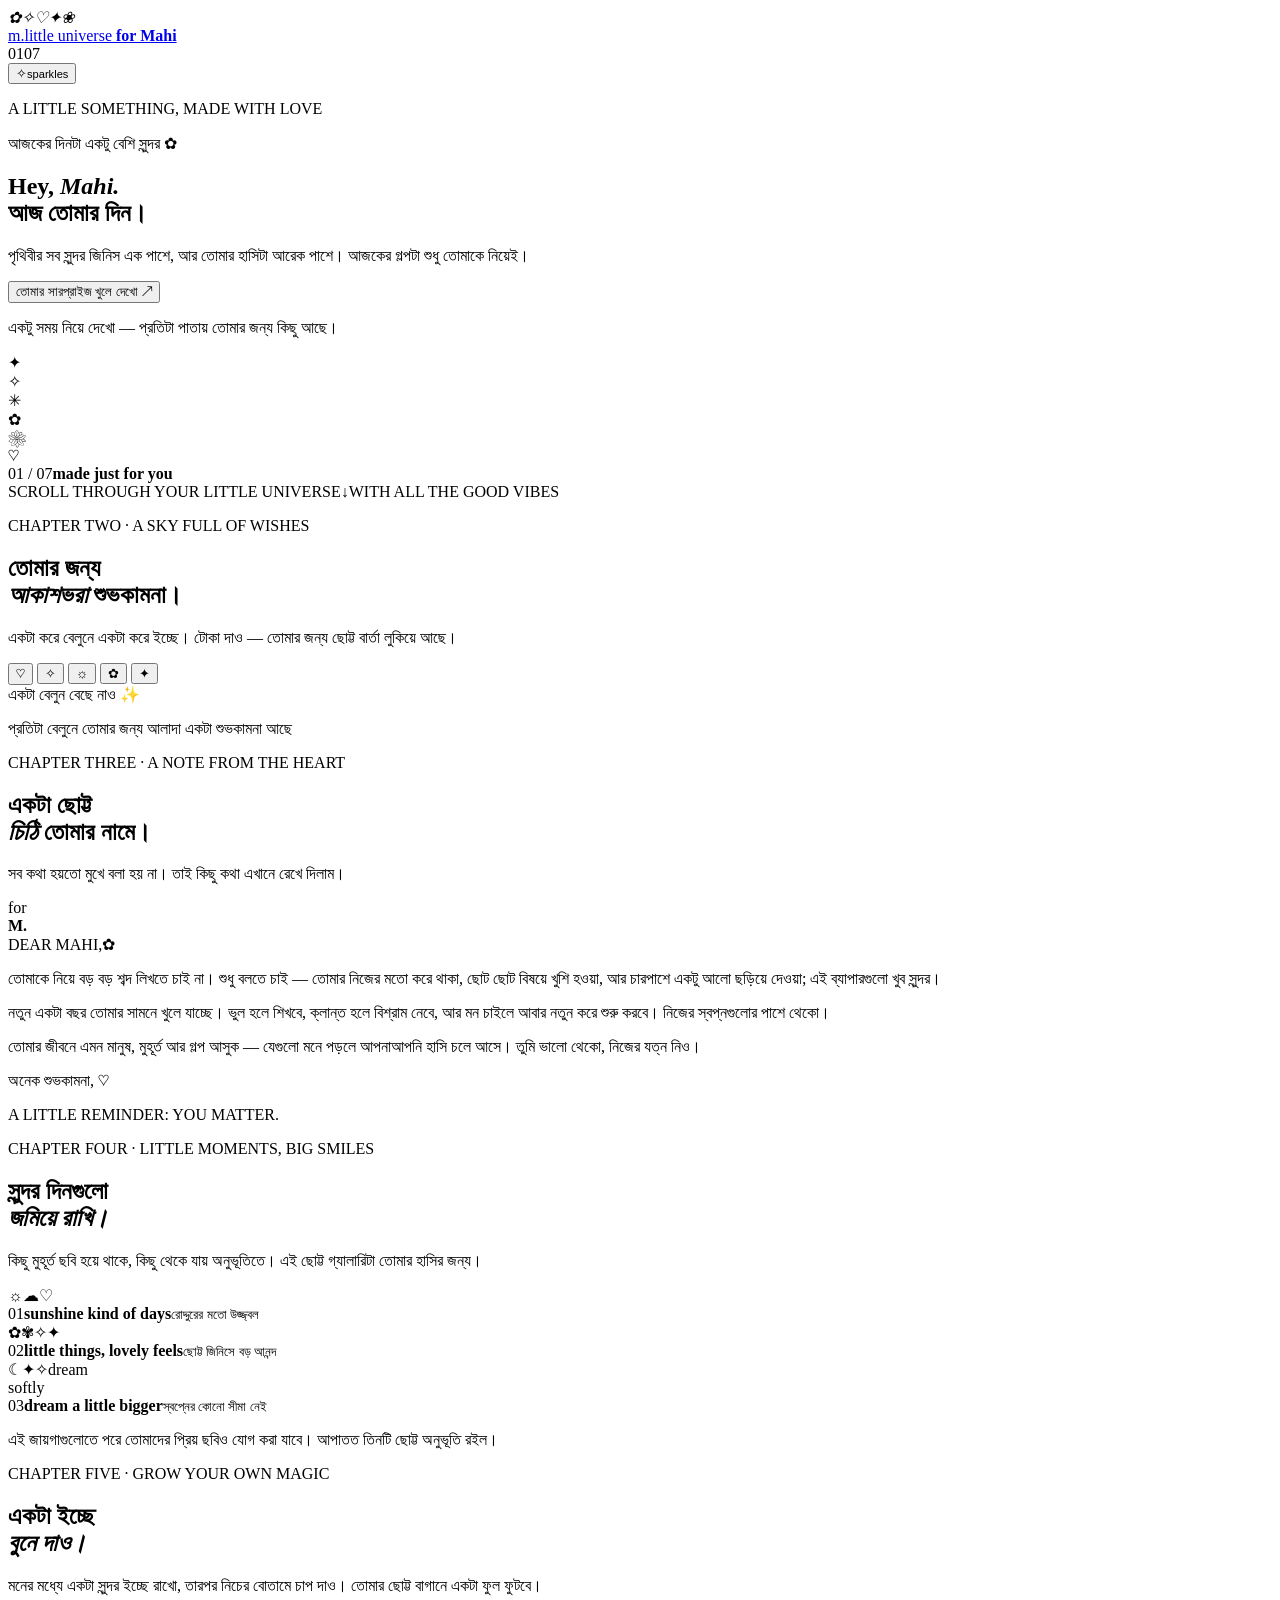
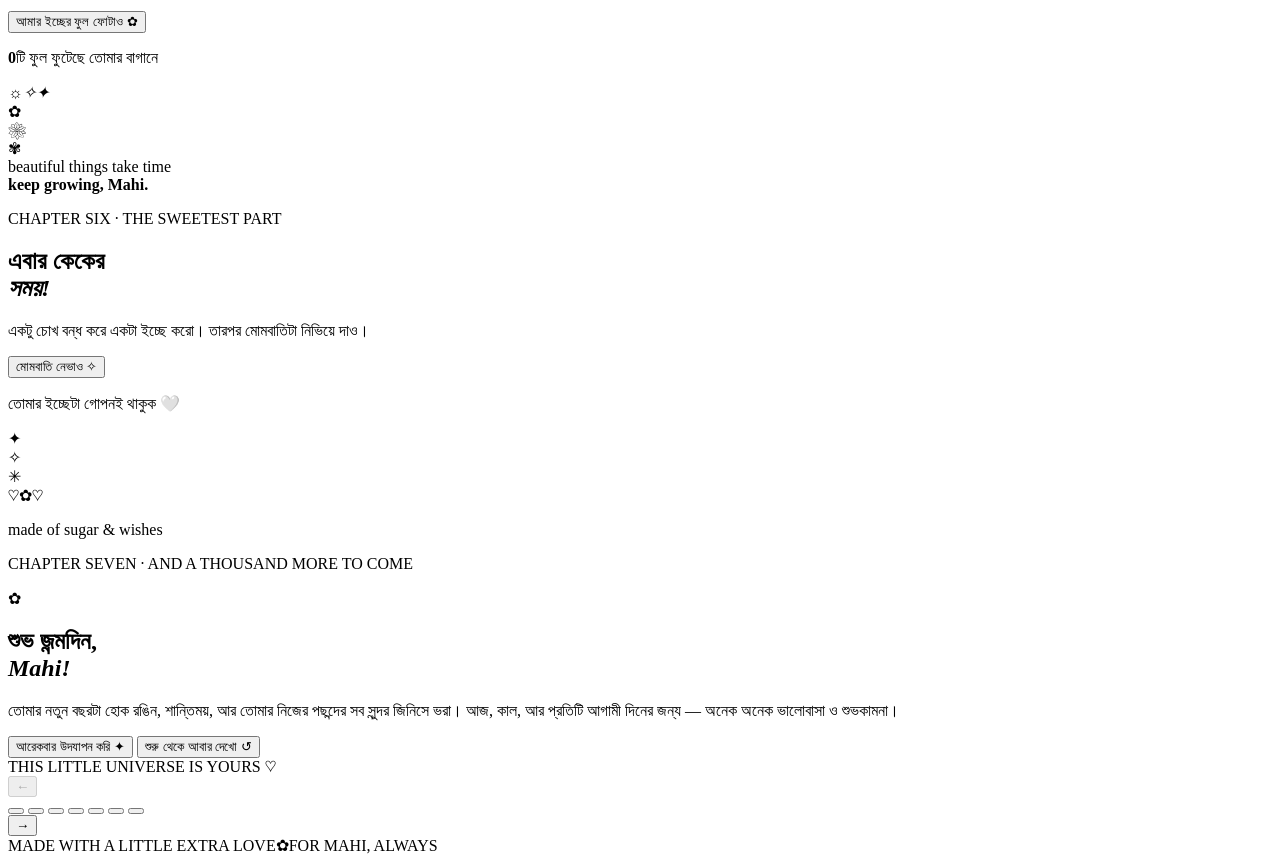
==== index.html @ efcea3c2 "Create birthday experience: index.html" ====
<!doctype html>
<html lang="bn">
<head>
  <meta charset="utf-8">
  <meta name="viewport" content="width=device-width, initial-scale=1">
  <meta name="theme-color" content="#fff4f6">
  <meta name="description" content="একটি ছোট্ট ওয়েব-উপহার, শুধুই Mahi-র জন্য। শুভ জন্মদিন, Mahi!">
  <title>For Mahi ✿ — A Little Birthday Universe</title>
  <link rel="icon" href="assets/favicon.svg" type="image/svg+xml">
  <link rel="preconnect" href="https://fonts.googleapis.com">
  <link rel="preconnect" href="https://fonts.gstatic.com" crossorigin>
  <link href="https://fonts.googleapis.com/css2?family=DM+Sans:wght@400;500;600;700&family=Hind+Siliguri:wght@400;500;600;700&family=Playfair+Display:ital,wght@0,500;0,600;0,700;1,500;1,600&display=swap" rel="stylesheet">
  <link rel="stylesheet" href="assets/style.css">
  <script src="assets/script.js" defer></script>
</head>
<body>
  <div class="grain" aria-hidden="true"></div>
  <div class="floating-petals" aria-hidden="true"><i>✿</i><i>✧</i><i>♡</i><i>✦</i><i>❀</i></div>
  <header class="topbar">
    <a class="brand" href="#welcome" aria-label="For Mahi home"><span class="brand-mark">m.</span><span>little universe <b>for Mahi</b></span></a>
    <div class="chapter-status"><span id="chapter-count">01</span><span class="status-line"></span><span>07</span></div>
    <button class="sound-toggle" id="sparkle-toggle" type="button" aria-label="Toggle sparkle effects" aria-pressed="true"><span>✧</span><small>sparkles</small></button>
  </header>

  <main>
    <section class="chapter active" id="welcome" data-chapter="1" aria-labelledby="welcome-title">
      <div class="hero-layout">
        <div class="hero-copy">
          <p class="eyebrow"><span class="eyebrow-dot"></span> A LITTLE SOMETHING, MADE WITH LOVE</p>
          <p class="date-note">আজকের দিনটা একটু বেশি সুন্দর ✿</p>
          <h1 id="welcome-title">Hey, <em>Mahi.</em><br>আজ তোমার দিন।</h1>
          <p class="hero-lead">পৃথিবীর সব সুন্দর জিনিস এক পাশে, আর তোমার হাসিটা আরেক পাশে। আজকের গল্পটা শুধু তোমাকে নিয়েই।</p>
          <button class="primary-button next-button" type="button" data-next>তোমার সারপ্রাইজ খুলে দেখো <span>↗</span></button>
          <p class="tiny-note">একটু সময় নিয়ে দেখো — প্রতিটা পাতায় তোমার জন্য কিছু আছে।</p>
        </div>
        <div class="hero-art" aria-label="Illustration of a birthday gift, flowers and stars">
          <div class="orbit orbit-one"></div><div class="orbit orbit-two"></div>
          <div class="sun-disc"></div><div class="star star-a">✦</div><div class="star star-b">✧</div><div class="star star-c">✳</div>
          <div class="flower flower-one">✿</div><div class="flower flower-two">❀</div>
          <div class="gift-box"><div class="gift-ribbon"></div><div class="gift-bow">♡</div></div>
          <div class="art-caption"><span>01 / 07</span><b>made just for you</b></div>
        </div>
      </div>
      <div class="hero-bottom"><span>SCROLL THROUGH YOUR LITTLE UNIVERSE</span><span class="scroll-arrow">↓</span><span>WITH ALL THE GOOD VIBES</span></div>
    </section>

    <section class="chapter" id="wishes" data-chapter="2" aria-labelledby="wishes-title">
      <div class="section-shell balloons-shell">
        <div class="section-heading">
          <p class="eyebrow">CHAPTER TWO · A SKY FULL OF WISHES</p>
          <h2 id="wishes-title">তোমার জন্য<br><em>আকাশভরা</em> শুভকামনা।</h2>
          <p>একটা করে বেলুনে একটা করে ইচ্ছে। টোকা দাও — তোমার জন্য ছোট্ট বার্তা লুকিয়ে আছে।</p>
        </div>
        <div class="balloon-stage" id="balloon-stage">
          <button class="balloon balloon-pink" type="button" data-message="তোমার প্রতিটি সকাল শুরু হোক নতুন আশায়।"> <span>♡</span></button>
          <button class="balloon balloon-lilac" type="button" data-message="তোমার স্বপ্নগুলো সাহস করে ছুঁয়ে দেখার মতো বড় হোক।"><span>✧</span></button>
          <button class="balloon balloon-yellow" type="button" data-message="হাসির কারণ যেন কখনো কমে না যায়।"><span>☼</span></button>
          <button class="balloon balloon-blue" type="button" data-message="যেখানেই যাও, ভালোবাসা আর শান্তি তোমার সঙ্গী হোক।"><span>✿</span></button>
          <button class="balloon balloon-coral" type="button" data-message="তুমি যেমন, ঠিক তেমনভাবেই অসাধারণ।"><span>✦</span></button>
          <div class="message-cloud" id="balloon-message" role="status" aria-live="polite">একটা বেলুন বেছে নাও ✨</div>
        </div>
        <p class="hint-line">প্রতিটা বেলুনে তোমার জন্য আলাদা একটা শুভকামনা আছে</p>
      </div>
    </section>

    <section class="chapter" id="letter" data-chapter="3" aria-labelledby="letter-title">
      <div class="section-shell letter-shell">
        <div class="letter-side">
          <p class="eyebrow">CHAPTER THREE · A NOTE FROM THE HEART</p>
          <h2 id="letter-title">একটা ছোট্ট<br><em>চিঠি</em> তোমার নামে।</h2>
          <p>সব কথা হয়তো মুখে বলা হয় না। তাই কিছু কথা এখানে রেখে দিলাম।</p>
          <div class="letter-seal">for<br><b>M.</b></div>
        </div>
        <article class="letter-card">
          <div class="letter-top"><span>DEAR MAHI,</span><span>✿</span></div>
          <p>তোমাকে নিয়ে বড় বড় শব্দ লিখতে চাই না। শুধু বলতে চাই — তোমার নিজের মতো করে থাকা, ছোট ছোট বিষয়ে খুশি হওয়া, আর চারপাশে একটু আলো ছড়িয়ে দেওয়া; এই ব্যাপারগুলো খুব সুন্দর।</p>
          <p>নতুন একটা বছর তোমার সামনে খুলে যাচ্ছে। ভুল হলে শিখবে, ক্লান্ত হলে বিশ্রাম নেবে, আর মন চাইলে আবার নতুন করে শুরু করবে। নিজের স্বপ্নগুলোর পাশে থেকো।</p>
          <p>তোমার জীবনে এমন মানুষ, মুহূর্ত আর গল্প আসুক — যেগুলো মনে পড়লে আপনাআপনি হাসি চলে আসে। তুমি ভালো থেকো, নিজের যত্ন নিও।</p>
          <p class="letter-sign">অনেক শুভকামনা, <span>♡</span></p>
          <div class="letter-footer">A LITTLE REMINDER: YOU MATTER.</div>
        </article>
      </div>
    </section>

    <section class="chapter" id="memories" data-chapter="4" aria-labelledby="memories-title">
      <div class="section-shell memories-shell">
        <div class="section-heading centered">
          <p class="eyebrow">CHAPTER FOUR · LITTLE MOMENTS, BIG SMILES</p>
          <h2 id="memories-title">সুন্দর দিনগুলো<br><em>জমিয়ে রাখি।</em></h2>
          <p>কিছু মুহূর্ত ছবি হয়ে থাকে, কিছু থেকে যায় অনুভূতিতে। এই ছোট্ট গ্যালারিটা তোমার হাসির জন্য।</p>
        </div>
        <div class="memory-grid">
          <article class="memory-card memory-one"><div class="memory-visual"><span class="sun-shape">☼</span><span class="cloud-shape">☁</span><span class="hill h1"></span><span class="hill h2"></span><span class="tiny-heart">♡</span></div><div class="memory-caption"><span>01</span><b>sunshine kind of days</b><small>রোদ্দুরের মতো উজ্জ্বল</small></div></article>
          <article class="memory-card memory-two"><div class="memory-visual"><span class="big-flower">✿</span><span class="little-flower">✾</span><span class="sparkle s1">✧</span><span class="sparkle s2">✦</span></div><div class="memory-caption"><span>02</span><b>little things, lovely feels</b><small>ছোট্ট জিনিসে বড় আনন্দ</small></div></article>
          <article class="memory-card memory-three"><div class="memory-visual"><span class="moon">☾</span><span class="moon-star">✦</span><span class="moon-star two">✧</span><span class="night-note">dream<br>softly</span></div><div class="memory-caption"><span>03</span><b>dream a little bigger</b><small>স্বপ্নের কোনো সীমা নেই</small></div></article>
        </div>
        <p class="gallery-note">এই জায়গাগুলোতে পরে তোমাদের প্রিয় ছবিও যোগ করা যাবে। আপাতত তিনটি ছোট্ট অনুভূতি রইল।</p>
      </div>
    </section>

    <section class="chapter" id="garden" data-chapter="5" aria-labelledby="garden-title">
      <div class="section-shell garden-shell">
        <div class="garden-copy">
          <p class="eyebrow">CHAPTER FIVE · GROW YOUR OWN MAGIC</p>
          <h2 id="garden-title">একটা ইচ্ছে<br><em>বুনে দাও।</em></h2>
          <p>মনের মধ্যে একটা সুন্দর ইচ্ছে রাখো, তারপর নিচের বোতামে চাপ দাও। তোমার ছোট্ট বাগানে একটা ফুল ফুটবে।</p>
          <button class="primary-button" id="plant-button" type="button">আমার ইচ্ছের ফুল ফোটাও <span>✿</span></button>
          <p class="garden-counter"><b id="flower-count">0</b>টি ফুল ফুটেছে তোমার বাগানে</p>
        </div>
        <div class="garden-scene" id="garden-scene" aria-label="A garden where flowers appear when you plant wishes">
          <div class="garden-sky"><span>☼</span><i>✧</i><i>✦</i></div>
          <div class="garden-hill"></div><div class="garden-ground"></div>
          <div class="seed-flower flower-fixed f-a">✿</div><div class="seed-flower flower-fixed f-b">❀</div><div class="seed-flower flower-fixed f-c">✾</div>
          <div class="garden-message">beautiful things take time<br><b>keep growing, Mahi.</b></div>
        </div>
      </div>
    </section>

    <section class="chapter" id="cake" data-chapter="6" aria-labelledby="cake-title">
      <div class="section-shell cake-shell">
        <div class="section-heading">
          <p class="eyebrow">CHAPTER SIX · THE SWEETEST PART</p>
          <h2 id="cake-title">এবার কেকের<br><em>সময়!</em></h2>
          <p>একটু চোখ বন্ধ করে একটা ইচ্ছে করো। তারপর মোমবাতিটা নিভিয়ে দাও।</p>
          <button class="primary-button" id="blow-button" type="button">মোমবাতি নেভাও <span>✧</span></button>
          <p class="cake-feedback" id="cake-feedback" role="status">তোমার ইচ্ছেটা গোপনই থাকুক 🤍</p>
        </div>
        <div class="cake-scene">
          <div class="cake-sparkle sp-one">✦</div><div class="cake-sparkle sp-two">✧</div><div class="cake-sparkle sp-three">✳</div>
          <div class="candle"><div class="flame" id="flame"></div><div class="wick"></div></div>
          <div class="cake-top"></div><div class="cake-middle"><span>♡</span><span>✿</span><span>♡</span></div><div class="cake-bottom"></div>
          <div class="cake-plate"></div>
          <p class="cake-label">made of sugar &amp; wishes</p>
        </div>
      </div>
    </section>

    <section class="chapter finale" id="finale" data-chapter="7" aria-labelledby="finale-title">
      <div class="finale-stars" aria-hidden="true"></div>
      <div class="finale-content">
        <p class="eyebrow">CHAPTER SEVEN · AND A THOUSAND MORE TO COME</p>
        <div class="finale-flower">✿</div>
        <h2 id="finale-title">শুভ জন্মদিন,<br><em>Mahi!</em></h2>
        <p>তোমার নতুন বছরটা হোক রঙিন, শান্তিময়, আর তোমার নিজের পছন্দের সব সুন্দর জিনিসে ভরা। আজ, কাল, আর প্রতিটি আগামী দিনের জন্য — অনেক অনেক ভালোবাসা ও শুভকামনা।</p>
        <button class="final-button" id="fireworks-button" type="button">আরেকবার উদযাপন করি <span>✦</span></button>
        <button class="text-button" id="restart-button" type="button">শুরু থেকে আবার দেখো ↺</button>
        <div class="final-sign">THIS LITTLE UNIVERSE IS YOURS <span>♡</span></div>
      </div>
      <div id="confetti-layer" class="confetti-layer" aria-hidden="true"></div>
    </section>
  </main>

  <nav class="chapter-nav" aria-label="Birthday chapters">
    <button class="nav-arrow" id="prev-button" type="button" aria-label="Previous chapter" disabled>←</button>
    <div class="chapter-dots">
      <button class="chapter-dot current" data-go="1" aria-label="Go to chapter 1"></button>
      <button class="chapter-dot" data-go="2" aria-label="Go to chapter 2"></button>
      <button class="chapter-dot" data-go="3" aria-label="Go to chapter 3"></button>
      <button class="chapter-dot" data-go="4" aria-label="Go to chapter 4"></button>
      <button class="chapter-dot" data-go="5" aria-label="Go to chapter 5"></button>
      <button class="chapter-dot" data-go="6" aria-label="Go to chapter 6"></button>
      <button class="chapter-dot" data-go="7" aria-label="Go to chapter 7"></button>
    </div>
    <button class="nav-arrow" id="next-button" type="button" aria-label="Next chapter">→</button>
  </nav>
  <footer class="site-footer"><span>MADE WITH A LITTLE EXTRA LOVE</span><span>✿</span><span>FOR MAHI, ALWAYS</span></footer>
  <noscript><p class="noscript">এই ছোট্ট অভিজ্ঞতাটি উপভোগ করতে JavaScript চালু রাখো।</p></noscript>
</body>
</html>
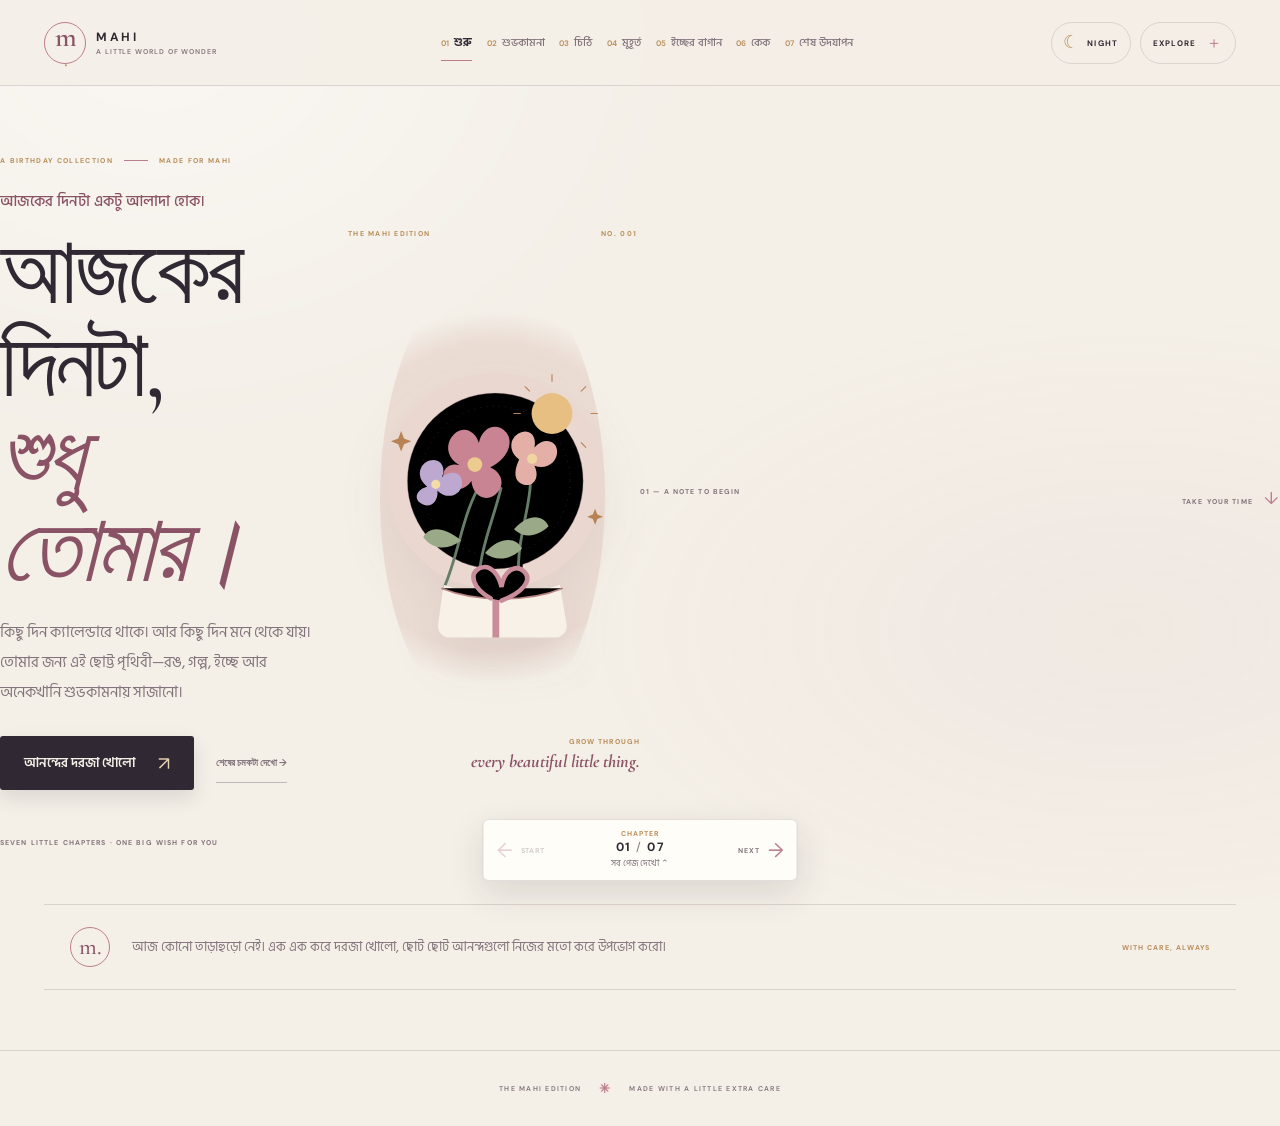
==== commit 3f735c5a: "Build The Mahi Edition: premium seven-page birthday experience" ====
--- a/index.html
+++ b/index.html
@@ -1,169 +1,7 @@
 <!doctype html>
-<html lang="bn">
-<head>
-  <meta charset="utf-8">
-  <meta name="viewport" content="width=device-width, initial-scale=1">
-  <meta name="theme-color" content="#fff4f6">
-  <meta name="description" content="একটি ছোট্ট ওয়েব-উপহার, শুধুই Mahi-র জন্য। শুভ জন্মদিন, Mahi!">
-  <title>For Mahi ✿ — A Little Birthday Universe</title>
-  <link rel="icon" href="assets/favicon.svg" type="image/svg+xml">
-  <link rel="preconnect" href="https://fonts.googleapis.com">
-  <link rel="preconnect" href="https://fonts.gstatic.com" crossorigin>
-  <link href="https://fonts.googleapis.com/css2?family=DM+Sans:wght@400;500;600;700&family=Hind+Siliguri:wght@400;500;600;700&family=Playfair+Display:ital,wght@0,500;0,600;0,700;1,500;1,600&display=swap" rel="stylesheet">
-  <link rel="stylesheet" href="assets/style.css">
-  <script src="assets/script.js" defer></script>
-</head>
-<body>
-  <div class="grain" aria-hidden="true"></div>
-  <div class="floating-petals" aria-hidden="true"><i>✿</i><i>✧</i><i>♡</i><i>✦</i><i>❀</i></div>
-  <header class="topbar">
-    <a class="brand" href="#welcome" aria-label="For Mahi home"><span class="brand-mark">m.</span><span>little universe <b>for Mahi</b></span></a>
-    <div class="chapter-status"><span id="chapter-count">01</span><span class="status-line"></span><span>07</span></div>
-    <button class="sound-toggle" id="sparkle-toggle" type="button" aria-label="Toggle sparkle effects" aria-pressed="true"><span>✧</span><small>sparkles</small></button>
-  </header>
-
-  <main>
-    <section class="chapter active" id="welcome" data-chapter="1" aria-labelledby="welcome-title">
-      <div class="hero-layout">
-        <div class="hero-copy">
-          <p class="eyebrow"><span class="eyebrow-dot"></span> A LITTLE SOMETHING, MADE WITH LOVE</p>
-          <p class="date-note">আজকের দিনটা একটু বেশি সুন্দর ✿</p>
-          <h1 id="welcome-title">Hey, <em>Mahi.</em><br>আজ তোমার দিন।</h1>
-          <p class="hero-lead">পৃথিবীর সব সুন্দর জিনিস এক পাশে, আর তোমার হাসিটা আরেক পাশে। আজকের গল্পটা শুধু তোমাকে নিয়েই।</p>
-          <button class="primary-button next-button" type="button" data-next>তোমার সারপ্রাইজ খুলে দেখো <span>↗</span></button>
-          <p class="tiny-note">একটু সময় নিয়ে দেখো — প্রতিটা পাতায় তোমার জন্য কিছু আছে।</p>
-        </div>
-        <div class="hero-art" aria-label="Illustration of a birthday gift, flowers and stars">
-          <div class="orbit orbit-one"></div><div class="orbit orbit-two"></div>
-          <div class="sun-disc"></div><div class="star star-a">✦</div><div class="star star-b">✧</div><div class="star star-c">✳</div>
-          <div class="flower flower-one">✿</div><div class="flower flower-two">❀</div>
-          <div class="gift-box"><div class="gift-ribbon"></div><div class="gift-bow">♡</div></div>
-          <div class="art-caption"><span>01 / 07</span><b>made just for you</b></div>
-        </div>
-      </div>
-      <div class="hero-bottom"><span>SCROLL THROUGH YOUR LITTLE UNIVERSE</span><span class="scroll-arrow">↓</span><span>WITH ALL THE GOOD VIBES</span></div>
-    </section>
-
-    <section class="chapter" id="wishes" data-chapter="2" aria-labelledby="wishes-title">
-      <div class="section-shell balloons-shell">
-        <div class="section-heading">
-          <p class="eyebrow">CHAPTER TWO · A SKY FULL OF WISHES</p>
-          <h2 id="wishes-title">তোমার জন্য<br><em>আকাশভরা</em> শুভকামনা।</h2>
-          <p>একটা করে বেলুনে একটা করে ইচ্ছে। টোকা দাও — তোমার জন্য ছোট্ট বার্তা লুকিয়ে আছে।</p>
-        </div>
-        <div class="balloon-stage" id="balloon-stage">
-          <button class="balloon balloon-pink" type="button" data-message="তোমার প্রতিটি সকাল শুরু হোক নতুন আশায়।"> <span>♡</span></button>
-          <button class="balloon balloon-lilac" type="button" data-message="তোমার স্বপ্নগুলো সাহস করে ছুঁয়ে দেখার মতো বড় হোক।"><span>✧</span></button>
-          <button class="balloon balloon-yellow" type="button" data-message="হাসির কারণ যেন কখনো কমে না যায়।"><span>☼</span></button>
-          <button class="balloon balloon-blue" type="button" data-message="যেখানেই যাও, ভালোবাসা আর শান্তি তোমার সঙ্গী হোক।"><span>✿</span></button>
-          <button class="balloon balloon-coral" type="button" data-message="তুমি যেমন, ঠিক তেমনভাবেই অসাধারণ।"><span>✦</span></button>
-          <div class="message-cloud" id="balloon-message" role="status" aria-live="polite">একটা বেলুন বেছে নাও ✨</div>
-        </div>
-        <p class="hint-line">প্রতিটা বেলুনে তোমার জন্য আলাদা একটা শুভকামনা আছে</p>
-      </div>
-    </section>
-
-    <section class="chapter" id="letter" data-chapter="3" aria-labelledby="letter-title">
-      <div class="section-shell letter-shell">
-        <div class="letter-side">
-          <p class="eyebrow">CHAPTER THREE · A NOTE FROM THE HEART</p>
-          <h2 id="letter-title">একটা ছোট্ট<br><em>চিঠি</em> তোমার নামে।</h2>
-          <p>সব কথা হয়তো মুখে বলা হয় না। তাই কিছু কথা এখানে রেখে দিলাম।</p>
-          <div class="letter-seal">for<br><b>M.</b></div>
-        </div>
-        <article class="letter-card">
-          <div class="letter-top"><span>DEAR MAHI,</span><span>✿</span></div>
-          <p>তোমাকে নিয়ে বড় বড় শব্দ লিখতে চাই না। শুধু বলতে চাই — তোমার নিজের মতো করে থাকা, ছোট ছোট বিষয়ে খুশি হওয়া, আর চারপাশে একটু আলো ছড়িয়ে দেওয়া; এই ব্যাপারগুলো খুব সুন্দর।</p>
-          <p>নতুন একটা বছর তোমার সামনে খুলে যাচ্ছে। ভুল হলে শিখবে, ক্লান্ত হলে বিশ্রাম নেবে, আর মন চাইলে আবার নতুন করে শুরু করবে। নিজের স্বপ্নগুলোর পাশে থেকো।</p>
-          <p>তোমার জীবনে এমন মানুষ, মুহূর্ত আর গল্প আসুক — যেগুলো মনে পড়লে আপনাআপনি হাসি চলে আসে। তুমি ভালো থেকো, নিজের যত্ন নিও।</p>
-          <p class="letter-sign">অনেক শুভকামনা, <span>♡</span></p>
-          <div class="letter-footer">A LITTLE REMINDER: YOU MATTER.</div>
-        </article>
-      </div>
-    </section>
-
-    <section class="chapter" id="memories" data-chapter="4" aria-labelledby="memories-title">
-      <div class="section-shell memories-shell">
-        <div class="section-heading centered">
-          <p class="eyebrow">CHAPTER FOUR · LITTLE MOMENTS, BIG SMILES</p>
-          <h2 id="memories-title">সুন্দর দিনগুলো<br><em>জমিয়ে রাখি।</em></h2>
-          <p>কিছু মুহূর্ত ছবি হয়ে থাকে, কিছু থেকে যায় অনুভূতিতে। এই ছোট্ট গ্যালারিটা তোমার হাসির জন্য।</p>
-        </div>
-        <div class="memory-grid">
-          <article class="memory-card memory-one"><div class="memory-visual"><span class="sun-shape">☼</span><span class="cloud-shape">☁</span><span class="hill h1"></span><span class="hill h2"></span><span class="tiny-heart">♡</span></div><div class="memory-caption"><span>01</span><b>sunshine kind of days</b><small>রোদ্দুরের মতো উজ্জ্বল</small></div></article>
-          <article class="memory-card memory-two"><div class="memory-visual"><span class="big-flower">✿</span><span class="little-flower">✾</span><span class="sparkle s1">✧</span><span class="sparkle s2">✦</span></div><div class="memory-caption"><span>02</span><b>little things, lovely feels</b><small>ছোট্ট জিনিসে বড় আনন্দ</small></div></article>
-          <article class="memory-card memory-three"><div class="memory-visual"><span class="moon">☾</span><span class="moon-star">✦</span><span class="moon-star two">✧</span><span class="night-note">dream<br>softly</span></div><div class="memory-caption"><span>03</span><b>dream a little bigger</b><small>স্বপ্নের কোনো সীমা নেই</small></div></article>
-        </div>
-        <p class="gallery-note">এই জায়গাগুলোতে পরে তোমাদের প্রিয় ছবিও যোগ করা যাবে। আপাতত তিনটি ছোট্ট অনুভূতি রইল।</p>
-      </div>
-    </section>
-
-    <section class="chapter" id="garden" data-chapter="5" aria-labelledby="garden-title">
-      <div class="section-shell garden-shell">
-        <div class="garden-copy">
-          <p class="eyebrow">CHAPTER FIVE · GROW YOUR OWN MAGIC</p>
-          <h2 id="garden-title">একটা ইচ্ছে<br><em>বুনে দাও।</em></h2>
-          <p>মনের মধ্যে একটা সুন্দর ইচ্ছে রাখো, তারপর নিচের বোতামে চাপ দাও। তোমার ছোট্ট বাগানে একটা ফুল ফুটবে।</p>
-          <button class="primary-button" id="plant-button" type="button">আমার ইচ্ছের ফুল ফোটাও <span>✿</span></button>
-          <p class="garden-counter"><b id="flower-count">0</b>টি ফুল ফুটেছে তোমার বাগানে</p>
-        </div>
-        <div class="garden-scene" id="garden-scene" aria-label="A garden where flowers appear when you plant wishes">
-          <div class="garden-sky"><span>☼</span><i>✧</i><i>✦</i></div>
-          <div class="garden-hill"></div><div class="garden-ground"></div>
-          <div class="seed-flower flower-fixed f-a">✿</div><div class="seed-flower flower-fixed f-b">❀</div><div class="seed-flower flower-fixed f-c">✾</div>
-          <div class="garden-message">beautiful things take time<br><b>keep growing, Mahi.</b></div>
-        </div>
-      </div>
-    </section>
-
-    <section class="chapter" id="cake" data-chapter="6" aria-labelledby="cake-title">
-      <div class="section-shell cake-shell">
-        <div class="section-heading">
-          <p class="eyebrow">CHAPTER SIX · THE SWEETEST PART</p>
-          <h2 id="cake-title">এবার কেকের<br><em>সময়!</em></h2>
-          <p>একটু চোখ বন্ধ করে একটা ইচ্ছে করো। তারপর মোমবাতিটা নিভিয়ে দাও।</p>
-          <button class="primary-button" id="blow-button" type="button">মোমবাতি নেভাও <span>✧</span></button>
-          <p class="cake-feedback" id="cake-feedback" role="status">তোমার ইচ্ছেটা গোপনই থাকুক 🤍</p>
-        </div>
-        <div class="cake-scene">
-          <div class="cake-sparkle sp-one">✦</div><div class="cake-sparkle sp-two">✧</div><div class="cake-sparkle sp-three">✳</div>
-          <div class="candle"><div class="flame" id="flame"></div><div class="wick"></div></div>
-          <div class="cake-top"></div><div class="cake-middle"><span>♡</span><span>✿</span><span>♡</span></div><div class="cake-bottom"></div>
-          <div class="cake-plate"></div>
-          <p class="cake-label">made of sugar &amp; wishes</p>
-        </div>
-      </div>
-    </section>
-
-    <section class="chapter finale" id="finale" data-chapter="7" aria-labelledby="finale-title">
-      <div class="finale-stars" aria-hidden="true"></div>
-      <div class="finale-content">
-        <p class="eyebrow">CHAPTER SEVEN · AND A THOUSAND MORE TO COME</p>
-        <div class="finale-flower">✿</div>
-        <h2 id="finale-title">শুভ জন্মদিন,<br><em>Mahi!</em></h2>
-        <p>তোমার নতুন বছরটা হোক রঙিন, শান্তিময়, আর তোমার নিজের পছন্দের সব সুন্দর জিনিসে ভরা। আজ, কাল, আর প্রতিটি আগামী দিনের জন্য — অনেক অনেক ভালোবাসা ও শুভকামনা।</p>
-        <button class="final-button" id="fireworks-button" type="button">আরেকবার উদযাপন করি <span>✦</span></button>
-        <button class="text-button" id="restart-button" type="button">শুরু থেকে আবার দেখো ↺</button>
-        <div class="final-sign">THIS LITTLE UNIVERSE IS YOURS <span>♡</span></div>
-      </div>
-      <div id="confetti-layer" class="confetti-layer" aria-hidden="true"></div>
-    </section>
-  </main>
-
-  <nav class="chapter-nav" aria-label="Birthday chapters">
-    <button class="nav-arrow" id="prev-button" type="button" aria-label="Previous chapter" disabled>←</button>
-    <div class="chapter-dots">
-      <button class="chapter-dot current" data-go="1" aria-label="Go to chapter 1"></button>
-      <button class="chapter-dot" data-go="2" aria-label="Go to chapter 2"></button>
-      <button class="chapter-dot" data-go="3" aria-label="Go to chapter 3"></button>
-      <button class="chapter-dot" data-go="4" aria-label="Go to chapter 4"></button>
-      <button class="chapter-dot" data-go="5" aria-label="Go to chapter 5"></button>
-      <button class="chapter-dot" data-go="6" aria-label="Go to chapter 6"></button>
-      <button class="chapter-dot" data-go="7" aria-label="Go to chapter 7"></button>
-    </div>
-    <button class="nav-arrow" id="next-button" type="button" aria-label="Next chapter">→</button>
-  </nav>
-  <footer class="site-footer"><span>MADE WITH A LITTLE EXTRA LOVE</span><span>✿</span><span>FOR MAHI, ALWAYS</span></footer>
-  <noscript><p class="noscript">এই ছোট্ট অভিজ্ঞতাটি উপভোগ করতে JavaScript চালু রাখো।</p></noscript>
-</body>
-</html>+<html lang="bn"><head><meta charset="utf-8"><meta name="viewport" content="width=device-width,initial-scale=1,viewport-fit=cover"><meta name="theme-color" content="#f4efe7"><meta name="description" content="Mahi-র জন্য সাজানো সাতটি ছোট্ট আনন্দ, শুভকামনা আর ভালোবাসার একটি বিশেষ জন্মদিনের অভিজ্ঞতা।"><meta property="og:type" content="website"><meta property="og:title" content="Mahi — A Little World of Wonder"><meta property="og:description" content="Mahi-র জন্য সাজানো সাতটি ছোট্ট আনন্দ, শুভকামনা আর ভালোবাসার একটি বিশেষ জন্মদিনের অভিজ্ঞতা।"><meta property="og:image" content="https://strongthink106-web.github.io/Mahi-pagli/assets/mahi-social.svg"><title>Mahi — A Little World of Wonder</title><link rel="icon" href="assets/favicon.svg" type="image/svg+xml"><link rel="preconnect" href="https://fonts.googleapis.com"><link rel="preconnect" href="https://fonts.gstatic.com" crossorigin><link href="https://fonts.googleapis.com/css2?family=Cormorant+Garamond:wght@400;500;600;700&family=DM+Sans:wght@400;500;600;700&family=Hind+Siliguri:wght@400;500;600;700&display=swap" rel="stylesheet"><link rel="stylesheet" href="assets/app.css"><script src="assets/app.js" defer></script></head>
+<body data-page="home"><a class="skip-link" href="#main">মূল কনটেন্টে যাও</a>
+<header class="site-header"><div class="header-inner shell"><a class="brand" href="index.html" aria-label="Mahi birthday collection — শুরুতে ফিরে যাও"><span class="brand-mark">m<span>.</span></span><span class="brand-copy"><b>MAHI</b><small>A LITTLE WORLD OF WONDER</small></span></a><nav class="desktop-nav" aria-label="প্রধান পেজ নেভিগেশন"><a class="nav-link active" href="index.html" aria-current="page"><span>01</span>শুরু</a><a class="nav-link" href="wishes.html"><span>02</span>শুভকামনা</a><a class="nav-link" href="letter.html"><span>03</span>চিঠি</a><a class="nav-link" href="memories.html"><span>04</span>মুহূর্ত</a><a class="nav-link" href="garden.html"><span>05</span>ইচ্ছের বাগান</a><a class="nav-link" href="cake.html"><span>06</span>কেক</a><a class="nav-link" href="finale.html"><span>07</span>শেষ উদযাপন</a></nav><div class="header-actions"><button class="theme-switch" id="themeSwitch" type="button" aria-label="রাতের থিম চালু করো" aria-pressed="false"><span class="theme-icon">☾</span><span class="theme-word">NIGHT</span></button><details class="chapter-menu"><summary><span>EXPLORE</span><b>＋</b></summary><div class="chapter-menu-panel"><p>YOUR SEVEN CHAPTERS</p><a class="menu-link active" href="index.html" aria-current="page"><span>01</span>শুরু</a><a class="menu-link" href="wishes.html"><span>02</span>শুভকামনা</a><a class="menu-link" href="letter.html"><span>03</span>চিঠি</a><a class="menu-link" href="memories.html"><span>04</span>মুহূর্ত</a><a class="menu-link" href="garden.html"><span>05</span>ইচ্ছের বাগান</a><a class="menu-link" href="cake.html"><span>06</span>কেক</a><a class="menu-link" href="finale.html"><span>07</span>শেষ উদযাপন</a></div></details></div></div></header>
+<main id="main"><section class="page home" aria-labelledby="page-title"><div class="home-grid shell"><div class="home-copy"><p class="eyebrow">A BIRTHDAY COLLECTION <i></i> MADE FOR MAHI</p><p class="hand-note">আজকের দিনটা একটু আলাদা হোক।</p><h1 id="page-title">আজকের দিনটা,<br><em>শুধু তোমার।</em></h1><p class="lead">কিছু দিন ক্যালেন্ডারে থাকে। আর কিছু দিন মনে থেকে যায়। তোমার জন্য এই ছোট্ট পৃথিবী—রঙ, গল্প, ইচ্ছে আর অনেকখানি শুভকামনায় সাজানো।</p><div class="actions"><a class="button primary" href="wishes.html">আনন্দের দরজা খোলো <span>↗</span></a><a class="text-link" href="finale.html">শেষের চমকটা দেখো →</a></div><p class="micro-note">SEVEN LITTLE CHAPTERS · ONE BIG WISH FOR YOU</p></div><div class="cover-art" role="img" aria-label="A hand-crafted bouquet illustration with a birthday keepsake"><div class="art-topline"><span>THE MAHI EDITION</span><span>NO. 001</span></div><div class="art-halo"></div><svg viewBox="0 0 520 550" class="bouquet" aria-hidden="true"><circle cx="265" cy="245" r="191" fill="#E9D7D0"/><circle cx="265" cy="245" r="155" stroke="#B98E91" stroke-opacity=".55"/><circle cx="265" cy="245" r="132" stroke="#B98E91" stroke-opacity=".35" stroke-dasharray="2 9"/><circle cx="365" cy="126" r="36" fill="#E7BF83"/><path d="M365 70v-13m0 151v-13m-55-69h-13m149 0h-13m-107-39-9-9m108 108-9-9m0-90 9-9m-108 108 9-9" stroke="#B78355" stroke-width="2"/><path d="M174 435c30-70 31-131 70-194m-9 210c-2-78 23-125 40-193m34 183c-13-79 17-139 18-194" stroke="#667E69" stroke-width="5" stroke-linecap="round"/><path d="M205 350c-32-26-57-25-67-6 16 21 42 25 67 6Zm42 22c27-31 56-27 65-8-20 21-46 23-65 8Zm51-42c27-30 53-24 61-5-21 20-44 21-61 5Z" fill="#9AAA89"/><path d="M208 220c-31-13-33-43-13-60 18-14 37 1 41 18 6-29 32-37 48-19 15 18 2 48-28 62 23 9 28 36 6 50-20 12-38-6-39-26-16 23-44 17-49-5-5-18 16-31 34-20Z" fill="#C98494"/><circle cx="229" cy="216" r="13" fill="#EBCB8E"/><path d="M307 207c-22-17-15-42 4-48 19-6 27 12 23 27 17-19 39-12 40 6 1 20-19 34-40 26 11 22-3 39-20 33-16-5-17-23-7-44Z" fill="#E4AFA6"/><circle cx="330" cy="206" r="9" fill="#F0D5A1"/><path d="M145 255c-21-17-14-40 4-46 19-6 30 12 22 29 21-16 39-4 35 15-4 19-27 25-43 9 2 21-15 33-30 22-13-10-5-25 12-29Z" fill="#BDA9D0"/><circle cx="160" cy="251" r="8" fill="#F4DCA8"/><path d="m174 428-10 71c-1 12 8 22 20 22h187c12 0 21-10 20-22l-12-71c-56 21-151 21-205 0Z" fill="#F8F1E7"/><path d="M170 434c61 25 154 25 214 0" stroke="#B78380" stroke-width="3"/><path d="M266 444v77" stroke="#C98C9A" stroke-width="12"/><path d="M257 452c-32-18-39-43-20-53 20-10 35 14 39 33 4-28 25-42 40-27s-3 37-40 51" stroke="#C98C9A" stroke-width="8" stroke-linecap="round"/><path d="m94 170 5-13 5 13 13 5-13 5-5 13-5-13-13-5 13-5Zm343 134 4-10 4 10 10 4-10 4-4 10-4-10-10-4 10-4Z" fill="#B78355"/></svg><div class="art-caption"><span>GROW THROUGH</span><b>every beautiful little thing.</b></div></div></div><div class="home-bottom shell"><span>01 — A NOTE TO BEGIN</span><span>TAKE YOUR TIME <b>↓</b></span></div></section><section class="intro-strip shell"><span class="strip-mark">m.</span><p>আজ কোনো তাড়াহুড়ো নেই। এক এক করে দরজা খোলো, ছোট ছোট আনন্দগুলো নিজের মতো করে উপভোগ করো।</p><span class="strip-end">WITH CARE, ALWAYS</span></section></main>
+<footer class="site-footer"><span>THE MAHI EDITION</span><b>✳</b><span>MADE WITH A LITTLE EXTRA CARE</span></footer>
+<nav class="journey-nav" aria-label="পেজ পরিবর্তন"><span class="step prev disabled" aria-disabled="true"><b>←</b><small>START</small></span><details class="journey-switch"><summary><small>CHAPTER</small><strong>01 <i>/</i> 07</strong><span>সব পেজ দেখো ⌃</span></summary><div class="journey-popover"><p>CHOOSE YOUR NEXT MOMENT</p><a class="journey-link active" href="index.html" aria-current="page"><span>01</span>শুরু</a><a class="journey-link" href="wishes.html"><span>02</span>শুভকামনা</a><a class="journey-link" href="letter.html"><span>03</span>চিঠি</a><a class="journey-link" href="memories.html"><span>04</span>মুহূর্ত</a><a class="journey-link" href="garden.html"><span>05</span>ইচ্ছের বাগান</a><a class="journey-link" href="cake.html"><span>06</span>কেক</a><a class="journey-link" href="finale.html"><span>07</span>শেষ উদযাপন</a></div></details><a class="step next" href="wishes.html" aria-label="পরের পেজ: শুভকামনা"><small>NEXT</small><b>→</b></a></nav></body></html>
--- a/assets/app.css
+++ b/assets/app.css
@@ -0,0 +1,22 @@
+:root{color-scheme:light;--paper:#f4efe7;--surface:#fffdf8;--ink:#302832;--muted:#82747c;--line:rgba(68,51,62,.15);--line-strong:rgba(68,51,62,.29);--rose:#bd7e8b;--rose-deep:#8a5265;--gold:#b88d59;--sage:#82947b;--serif:'Cormorant Garamond',Georgia,serif;--sans:'DM Sans',sans-serif;--bn:'Hind Siliguri',sans-serif;--max:1240px}
+:root[data-theme=night]{color-scheme:dark;--paper:#201d27;--surface:#332d39;--ink:#f6eee7;--muted:#c2b2be;--line:rgba(245,229,230,.16);--line-strong:rgba(245,229,230,.32);--rose:#e0a5b1;--rose-deep:#eab5c1;--gold:#dfbd84;--sage:#a9bea3}
+*{box-sizing:border-box}html{scroll-behavior:smooth}body{margin:0;min-height:100vh;background:var(--paper);color:var(--ink);font-family:var(--bn),var(--sans),sans-serif;overflow-x:hidden;transition:background .3s,color .3s}body:before{content:"";position:fixed;inset:0;z-index:-1;pointer-events:none;background:radial-gradient(ellipse at 12% 4%,rgba(255,255,255,.5),transparent 35%),radial-gradient(ellipse at 88% 70%,rgba(195,157,168,.07),transparent 36%)}a{color:inherit;text-decoration:none}button,summary{font:inherit}button{color:inherit}button:focus-visible,a:focus-visible,summary:focus-visible{outline:3px solid var(--gold);outline-offset:4px;border-radius:6px}::selection{background:#edd6d5;color:#302832}.shell{width:min(var(--max),calc(100% - 88px));margin-inline:auto}.skip-link{position:fixed;top:8px;left:8px;z-index:999;padding:12px 17px;background:var(--ink);color:var(--paper);transform:translateY(-160%);border-radius:5px}.skip-link:focus{transform:translateY(0)}
+.site-header{height:86px;border-bottom:1px solid var(--line);position:relative;z-index:50;background:color-mix(in srgb,var(--paper) 94%,transparent)}.header-inner{height:100%;display:grid;grid-template-columns:190px 1fr 176px;align-items:center;gap:10px}.brand{display:flex;align-items:center;gap:10px;width:max-content}.brand-mark{width:42px;height:42px;border:1px solid var(--rose);border-radius:50%;display:grid;place-items:center;font:600 28px/1 var(--serif);color:var(--rose-deep);letter-spacing:-.08em}.brand-mark span{color:var(--gold);font-size:18px}.brand-copy{display:flex;flex-direction:column;gap:2px}.brand-copy b{font:700 12px var(--sans);letter-spacing:.22em}.brand-copy small{font:600 7px var(--sans);letter-spacing:.13em;color:var(--muted)}.desktop-nav{display:flex;align-items:center;justify-content:center;gap:clamp(7px,1.15vw,16px);white-space:nowrap}.nav-link{display:inline-flex;align-items:center;gap:5px;padding:10px 0 8px;font:500 11px var(--bn);color:var(--muted);border-bottom:1px solid transparent;transition:.2s}.nav-link span{font:600 8px var(--sans);color:var(--gold)}.nav-link:hover,.nav-link.active{color:var(--ink);border-color:var(--rose)}.nav-link.active{font-weight:700}.header-actions{display:flex;justify-content:flex-end;align-items:center;gap:9px}.theme-switch{height:42px;min-width:80px;padding:0 11px;border:1px solid var(--line);background:transparent;border-radius:30px;display:inline-flex;align-items:center;justify-content:center;gap:8px;cursor:pointer}.theme-switch:hover{background:var(--surface);border-color:var(--line-strong)}.theme-icon{font-size:18px;color:var(--gold)}.theme-word{font:700 8px var(--sans);letter-spacing:.14em}.chapter-menu{position:relative}.chapter-menu summary{height:42px;min-width:91px;padding:0 12px;border:1px solid var(--line);border-radius:30px;display:flex;align-items:center;justify-content:center;gap:10px;list-style:none;cursor:pointer;font:700 8px var(--sans);letter-spacing:.13em}.chapter-menu summary::-webkit-details-marker,.journey-switch summary::-webkit-details-marker{display:none}.chapter-menu summary b{font-size:16px;color:var(--rose);font-weight:400}.chapter-menu[open] summary{background:var(--surface)}.chapter-menu-panel,.journey-popover{position:absolute;top:calc(100% + 13px);right:0;width:270px;padding:16px;background:var(--surface);border:1px solid var(--line);border-radius:9px;box-shadow:0 25px 70px rgba(55,39,48,.14);z-index:100}.chapter-menu-panel>p,.journey-popover>p{font:700 8px var(--sans);letter-spacing:.17em;color:var(--gold);margin:3px 6px 10px}.menu-link,.journey-link{display:flex;align-items:center;gap:12px;padding:10px;border-radius:5px;font:500 13px var(--bn);color:var(--muted)}.menu-link span,.journey-link span{font:600 9px var(--sans);color:var(--gold)}.menu-link:hover,.journey-link:hover,.menu-link.active,.journey-link.active{background:var(--paper);color:var(--ink)}
+.page{min-height:calc(100svh - 162px);padding:68px 0 110px;position:relative}.eyebrow{margin:0 0 22px;display:flex;align-items:center;gap:11px;color:var(--gold);font:700 8px var(--sans);letter-spacing:.19em;text-transform:uppercase}.eyebrow i{width:24px;height:1px;background:var(--rose)}h1,h2{font-family:var(--serif);font-weight:500;letter-spacing:-.04em}h1{font-size:clamp(54px,6.4vw,88px);line-height:.98;margin:0 0 22px}h1 em{font-weight:500;color:var(--rose-deep)}.lead{max-width:535px;margin:0;color:var(--muted);font:400 15px/2 var(--bn)}.button{min-height:54px;padding:0 23px;display:inline-flex;align-items:center;justify-content:center;gap:23px;border:1px solid transparent;border-radius:3px;cursor:pointer;font:600 13px var(--bn);transition:transform .2s,background .2s,box-shadow .2s}.button:hover{transform:translateY(-3px)}.button.primary{background:var(--ink);color:var(--paper);box-shadow:0 8px 20px rgba(48,40,50,.12)}.button.primary:hover{background:var(--rose-deep);box-shadow:0 12px 25px rgba(138,82,101,.2)}.button span{font:19px var(--sans);color:#e8d4b2}.text-link{font:600 10px var(--sans);color:var(--muted);padding:13px 0;border-bottom:1px solid var(--line-strong)}.chapter-number{position:absolute;right:0;top:70px;font:600 10px var(--sans);letter-spacing:.14em;color:var(--gold)}.chapter-number i{font-style:normal;color:var(--muted);padding:0 5px}.page-heading{position:relative;padding-bottom:32px;border-bottom:1px solid var(--line);margin-bottom:32px}.page-heading .chapter-number{top:0}.page-heading h1{max-width:780px}.page-footnote{margin:30px 0 0;color:var(--muted);font:400 12px var(--bn);display:flex;align-items:center;gap:10px}.page-footnote span{color:var(--gold);font-size:18px}
+.site-footer{height:76px;border-top:1px solid var(--line);display:flex;align-items:center;justify-content:center;gap:18px;color:var(--muted);font:600 7px var(--sans);letter-spacing:.18em}.site-footer b{color:var(--rose);font-size:13px}.journey-nav{position:fixed;left:50%;bottom:19px;transform:translateX(-50%);z-index:80;display:flex;align-items:center;gap:18px;min-width:315px;padding:7px 13px;background:var(--surface);border:1px solid var(--line);box-shadow:0 12px 36px rgba(40,30,42,.12);border-radius:6px}.step{min-width:75px;min-height:46px;display:flex;align-items:center;gap:8px;color:var(--muted)}.step b{font:20px var(--sans);color:var(--rose)}.step small{font:700 7px var(--sans);letter-spacing:.12em}.step.next{justify-content:flex-end}.step.disabled{opacity:.35}.journey-switch{position:relative;flex:1;text-align:center}.journey-switch summary{min-height:45px;display:flex;align-items:center;justify-content:center;flex-direction:column;cursor:pointer;list-style:none;gap:1px}.journey-switch summary small{font:700 7px var(--sans);letter-spacing:.15em;color:var(--gold)}.journey-switch summary strong{font:700 12px var(--sans);letter-spacing:.12em}.journey-switch summary strong i{font-style:normal;color:var(--muted);font-weight:400}.journey-switch summary>span{font:400 9px var(--bn);color:var(--muted)}.journey-popover{top:auto;bottom:calc(100% + 12px);left:50%;right:auto;transform:translateX(-50%);text-align:left}.intro-strip{margin:0 auto 60px;display:flex;align-items:center;gap:22px;padding:22px 26px;border-block:1px solid var(--line)}.strip-mark{width:40px;height:40px;flex:none;display:grid;place-items:center;border:1px solid var(--rose);border-radius:50%;font:500 23px var(--serif);color:var(--rose-deep)}.intro-strip p{margin:0;font:400 13px/1.9 var(--bn);color:var(--muted);flex:1}.strip-end{font:700 7px var(--sans);letter-spacing:.15em;color:var(--gold);white-space:nowrap}
+.home{display:flex;align-items:center;padding-top:40px;padding-bottom:35px}.home-grid{display:grid;grid-template-columns:1.03fr .97fr;align-items:center;gap:32px}.home-copy{padding:30px 0 15px;position:relative;z-index:2}.home-copy .eyebrow{font-size:7px;margin-bottom:24px}.hand-note{font:500 15px var(--bn);color:var(--rose-deep);margin:0 0 13px}.home-copy h1{font-size:clamp(62px,7.4vw,101px);margin-bottom:20px}.home-copy .lead{margin-bottom:28px}.actions{display:flex;align-items:center;gap:22px;flex-wrap:wrap}.micro-note{margin-top:48px;font:700 7px var(--sans);letter-spacing:.16em;color:var(--muted)}.cover-art{height:min(610px,55vw);min-height:460px;position:relative;display:grid;place-items:center}.art-halo{position:absolute;width:76%;height:76%;border-radius:50%;background:radial-gradient(circle,#f2e1d9 0,#eadbd3 60%,transparent 72%)}:root[data-theme=night] .art-halo{background:radial-gradient(circle,#463744 0,#332d39 60%,transparent 72%)}.bouquet{width:100%;height:100%;max-height:580px;position:relative;z-index:1;filter:drop-shadow(0 20px 25px rgba(80,58,66,.08))}.art-topline{position:absolute;z-index:2;top:6%;left:1%;right:1%;display:flex;justify-content:space-between;font:700 7px var(--sans);letter-spacing:.18em;color:var(--gold)}.art-caption{position:absolute;z-index:2;right:0;bottom:5%;text-align:right;font:italic 500 18px var(--serif);color:var(--rose-deep)}.art-caption span{display:block;margin-bottom:4px;font:700 7px var(--sans);letter-spacing:.16em;color:var(--gold)}.home-bottom{display:flex;justify-content:space-between;color:var(--muted);font:700 7px var(--sans);letter-spacing:.16em}.home-bottom b{font:17px var(--sans);color:var(--rose);margin-left:8px}
+.wish-grid{display:grid;grid-template-columns:repeat(3,1fr);gap:16px}.wish-card{min-height:250px;position:relative;padding:22px 23px 19px;border:1px solid var(--line);border-radius:3px;text-align:left;display:flex;flex-direction:column;align-items:flex-start;overflow:hidden;cursor:pointer;background:var(--surface);transition:transform .22s,box-shadow .22s,border-color .22s}.wish-card:hover{transform:translateY(-4px);box-shadow:0 20px 55px rgba(55,39,48,.1);border-color:var(--line-strong)}.wish-card.rose{--tone:#f1dfdf;--tone-ink:#9b6270}.wish-card.lilac{--tone:#e8e0ec;--tone-ink:#766582}.wish-card.gold{--tone:#f1e7d1;--tone-ink:#987749}.wish-card.sage{--tone:#e1e8dc;--tone-ink:#657d66}.wish-card.peach{--tone:#f3e2d8;--tone-ink:#a56d64}.wish-card.blue{--tone:#e0e7ed;--tone-ink:#667e91}:root[data-theme=night] .wish-card{background:color-mix(in srgb,var(--surface) 86%,var(--tone) 14%)}.wish-no{font:700 8px var(--sans);letter-spacing:.17em;color:var(--tone-ink)}.wish-symbol{position:absolute;right:20px;top:19px;width:46px;height:46px;display:grid;place-items:center;border:1px solid color-mix(in srgb,var(--tone-ink) 36%,transparent);border-radius:50%;font:24px var(--serif);color:var(--tone-ink)}.wish-card>b{font:500 29px var(--serif);margin-top:50px;color:var(--ink)}.wish-message{display:none;margin-top:12px;max-width:260px;font:400 13px/1.9 var(--bn);color:var(--muted)}.wish-card>small{margin-top:auto;padding-top:18px;font:700 8px var(--sans);letter-spacing:.1em;color:var(--tone-ink)}.wish-card[aria-expanded=true]{background:var(--tone)}.wish-card[aria-expanded=true]>b{margin-top:25px}.wish-card[aria-expanded=true] .wish-message{display:block;animation:reveal .3s ease both}.wish-card[aria-expanded=true]>small{color:var(--ink)}@keyframes reveal{from{opacity:0;transform:translateY(7px)}to{opacity:1;transform:none}}
+.letter-layout{display:grid;grid-template-columns:.75fr 1.25fr;gap:7vw;align-items:center}.letter-aside{display:flex;align-items:center;flex-direction:column}.envelope-art{width:min(290px,100%);height:215px;position:relative;margin:14px auto}.envelope-back{position:absolute;inset:23px 8px 17px;background:#d9c0b7}.envelope-paper{position:absolute;z-index:1;left:22%;right:22%;top:0;height:82%;background:#fffaf1;border:1px solid #dfd0bf;display:grid;place-items:center;font:500 42px var(--serif);color:#ad7481;box-shadow:0 8px 20px rgba(70,48,54,.08)}.envelope-front{position:absolute;inset:23px 8px 17px;z-index:2;background:#c99591;clip-path:polygon(0 0,50% 56%,100% 0,100% 100%,0 100%)}.wax-seal{position:absolute;z-index:3;left:50%;top:62%;transform:translate(-50%,-50%);width:42px;height:42px;border-radius:50%;display:grid;place-items:center;background:#885467;color:#f2dcd6;font-size:20px;border:2px solid #e6c9bc}.letter-aside>p{font:700 7px var(--sans);letter-spacing:.15em;color:var(--gold);text-align:center}.letter-details{width:100%;border:1px solid var(--line);background:var(--surface);box-shadow:0 25px 70px rgba(55,39,48,.1);padding:16px}.letter-details>summary{list-style:none;display:flex;align-items:center;justify-content:space-between;padding:4px 5px 14px;cursor:pointer;color:var(--rose-deep);font:600 12px var(--bn)}.letter-details>summary::-webkit-details-marker{display:none}.letter-details>summary b{font:18px var(--sans);color:var(--gold)}.letter-paper{position:relative;padding:clamp(23px,4vw,42px);background:#fbf5e9;color:#4c4142;border:1px solid #e6d7c6}.paper-meta{display:flex;justify-content:space-between;gap:15px;font:700 7px var(--sans);letter-spacing:.13em;color:#9f7b70;padding-bottom:19px;border-bottom:1px solid #e5d5c5}.letter-paper p{font:400 13px/2.05 var(--bn);color:#63545a;margin:18px 0}.letter-paper .letter-signoff{font-size:14px;color:#875766;margin-top:26px}.letter-signoff em{font:italic 500 21px var(--serif)}.paper-stamp{position:absolute;right:22px;bottom:20px;width:57px;height:57px;border:1px solid #c79c8c;border-radius:50%;display:grid;place-content:center;text-align:center;font:700 7px/1.3 var(--sans);letter-spacing:.1em;color:#a97f79;transform:rotate(9deg)}
+.gallery-grid{display:grid;grid-template-columns:repeat(3,1fr);gap:19px}.gallery-card{border:1px solid var(--line);background:var(--surface);padding:9px;transition:transform .23s,box-shadow .23s}.gallery-card:hover{transform:translateY(-4px);box-shadow:0 20px 55px rgba(55,39,48,.1)}.gallery-art{height:232px;position:relative;overflow:hidden;display:flex;align-items:center;justify-content:center}.gallery-art svg{width:100%;height:100%;display:block}.gallery-art>span{position:absolute;z-index:2;top:14px;left:14px;font:700 7px var(--sans);letter-spacing:.14em;color:#755e60}.sun-art{background:#f1e7d9}.bloom-art{background:#e9e1e8}.night-art{background:#4c465e}.night-art>span{color:#f4e7da}.gallery-copy{padding:18px 14px 15px}.gallery-copy>span{font:700 7px var(--sans);letter-spacing:.16em;color:var(--gold)}.gallery-copy h2{font:500 27px/1.08 var(--serif);margin:11px 0 8px}.gallery-copy p{font:400 11px/1.8 var(--bn);color:var(--muted);margin:0}.gallery-note{max-width:760px;margin:30px auto 0;display:flex;gap:14px;align-items:center}.gallery-note i{height:1px;width:34px;flex:none;background:var(--rose)}.gallery-note p{font:400 10px/1.8 var(--bn);color:var(--muted);margin:0}
+.garden-layout{display:grid;grid-template-columns:.74fr 1.26fr;gap:6vw;align-items:center}.garden-copy{padding:10px 0}.kicker{font:700 8px var(--sans);letter-spacing:.17em;color:var(--gold)}.garden-copy h2{font:500 37px/1.1 var(--serif);margin:15px 0}.garden-copy>p:not(.status){font:400 12px/2 var(--bn);color:var(--muted);max-width:330px;margin:0 0 22px}.garden-count{margin-top:29px;padding-top:17px;border-top:1px solid var(--line);display:flex;align-items:center;gap:12px}.garden-count strong{font:500 34px var(--serif);color:var(--rose-deep)}.garden-count span{font:700 7px var(--sans);letter-spacing:.13em;color:var(--muted)}.status{font:400 11px var(--bn);color:var(--rose-deep);margin:11px 0 0}.garden-canvas{height:410px;position:relative;overflow:hidden;border:1px solid var(--line);background:linear-gradient(#eee3e1 0%,#f5eae1 55%,#dce3d7 55%,#dce3d7 100%);isolation:isolate}:root[data-theme=night] .garden-canvas{background:linear-gradient(#453847 0%,#574652 55%,#435345 55%,#354239 100%)}.garden-sun{position:absolute;right:13%;top:12%;width:64px;height:64px;border-radius:50%;background:#e6c18c;box-shadow:0 0 50px #e6c18c55}.garden-star{position:absolute;color:#fff7e9;z-index:2}.star-a{left:14%;top:18%;font-size:18px}.star-b{right:37%;top:13%;font-size:15px}.garden-cloud{position:absolute;top:30%;width:72px;height:19px;border-radius:30px;background:rgba(255,255,255,.55)}.garden-cloud:before,.garden-cloud:after{content:"";position:absolute;bottom:5px;border-radius:50%;background:inherit}.garden-cloud:before{width:31px;height:31px;left:12px}.garden-cloud:after{width:24px;height:24px;left:35px}.cloud-a{left:20%}.cloud-b{right:14%;top:37%;transform:scale(.7)}.garden-hill{position:absolute;left:-12%;right:-12%;border-radius:50% 50% 0 0}.back-hill{height:47%;bottom:12%;background:#aab99d}.front-hill{height:39%;bottom:-7%;background:#81977d}.fixed-flower{position:absolute;z-index:4;color:#d58f9c;font:45px var(--serif);text-shadow:0 4px 8px #55475b33}.flower-a{left:18%;bottom:26%}.flower-b{left:52%;bottom:22%;color:#f0d49d;font-size:51px}.flower-c{right:15%;bottom:33%;color:#c0a8d2;font-size:39px}.ground-note{position:absolute;z-index:5;right:17px;bottom:15px;font:700 7px var(--sans);letter-spacing:.16em;color:white}.planted-flower{position:absolute;z-index:5;bottom:18%;font:38px var(--serif);color:#fff0c9;text-shadow:0 5px 12px #55475b44;animation:bloom .6s cubic-bezier(.16,.8,.2,1) both}@keyframes bloom{from{opacity:0;transform:translateY(25px) scale(.1)}to{opacity:1;transform:translateY(0) scale(1)}}
+.cake-page{display:grid;grid-template-columns:.9fr 1.1fr;align-items:center;gap:5vw}.cake-copy{position:relative}.cake-copy .chapter-number{top:0}.cake-copy h1{margin-top:34px}.cake-copy .lead{margin-bottom:27px}.cake-copy .micro-note{margin-top:48px}.cake-stage{height:465px;position:relative;display:flex;align-items:center;justify-content:flex-end;flex-direction:column;padding-bottom:75px}.cake-stage:before{content:"";position:absolute;width:78%;height:78%;top:8%;border:1px solid var(--line);border-radius:50%}.cake-stage:after{content:"";position:absolute;width:58%;height:58%;top:19%;border:1px dashed var(--line);border-radius:50%}.cake-sparkle{position:absolute;z-index:3;color:var(--gold);font-size:24px}.sparkle-a{left:17%;top:22%}.sparkle-b{right:12%;top:34%}.candles{position:relative;z-index:5;display:flex;gap:28px;align-items:flex-end;margin-bottom:-2px}.candle{position:relative;width:12px;height:55px;border-radius:3px;background:repeating-linear-gradient(135deg,#fff7ed 0 7px,#d79ba4 7px 13px);box-shadow:0 5px 10px #6a50501a}.main-candle{height:70px}.candle i{position:absolute;left:0;top:-26px;width:12px;height:23px;border-radius:50% 50% 45% 45%;background:radial-gradient(ellipse at 50% 70%,#fff4c8 0 24%,#edb56e 45%,#e18d64 76%,transparent 78%);filter:drop-shadow(0 0 8px #efbd7c);transform-origin:50% 90%;animation:flame .7s ease-in-out infinite alternate}.candle i:after{content:"";position:absolute;left:5px;top:19px;width:2px;height:8px;background:#5c4742}.candle.out i{opacity:0;transform:scale(.1);animation:none}@keyframes flame{to{transform:rotate(5deg) scale(.88)}}.cake-topper{z-index:4;margin-bottom:8px;font:italic 500 17px var(--serif);color:var(--rose-deep)}.cake-topper span{color:var(--rose);margin-left:4px}.tier{position:relative;z-index:3;display:flex;align-items:center;justify-content:space-around}.top-tier{width:49%;height:70px;background:linear-gradient(90deg,#d4a1a2,#f1d5cf 50%,#d6a0a1);border-radius:9px 9px 4px 4px;border-bottom:8px solid #c58c96;box-shadow:inset 0 6px #f8e7de}.base-tier{width:67%;height:92px;margin-top:-2px;background:linear-gradient(90deg,#c58b98,#f4d5ce 50%,#cf9aa0);border-radius:8px 8px 16px 16px;border-bottom:10px solid #b77d8d;box-shadow:inset 0 8px #f9e4d9}.tier span{font:23px var(--serif);color:#fff4e7}.base-tier span{font-size:27px}.cake-plate{z-index:2;width:79%;height:28px;border-radius:50%;background:linear-gradient(#fff9ed,#d8c9bf);box-shadow:0 13px 23px #4d384018;margin-top:-3px}
+.finale{background:#282531;color:#f5eee5;min-height:calc(100svh - 162px);display:flex;align-items:center;overflow:hidden;padding:60px 0 80px;isolation:isolate}.finale:before{content:"";position:absolute;inset:0;z-index:-2;background:radial-gradient(ellipse at 80% 42%,#6b5269 0,transparent 42%),radial-gradient(ellipse at 9% 87%,#66534c 0,transparent 36%),linear-gradient(125deg,#282531,#342d3a)}.finale-inner{display:grid;grid-template-columns:1fr .85fr;align-items:center;gap:4vw;position:relative;z-index:2}.finale-copy{padding:15px 0}.finale-copy .eyebrow{color:#d8b9a6}.finale-copy .chapter-number{color:#e2c18e}.finale-flower{font-size:40px;color:#e1b3b5;margin:12px 0 8px}.finale-copy h1{font-size:clamp(70px,8vw,110px);line-height:.91;margin:0 0 21px;color:#fff4e8}.finale-copy h1 em{color:#e4b1b9}.finale-lead{max-width:485px;font:400 14px/2.05 var(--bn);color:#e1d5d2;margin:0 0 16px}.finale-note{font:500 14px var(--bn);color:#e4bd91;margin:0 0 25px}.finale-actions{display:flex;align-items:center;gap:22px;flex-wrap:wrap}.button.light{background:#f0e3d4;color:#322935;border-color:#f0e3d4}.button.light:hover{background:#fff8ef;box-shadow:0 12px 30px #16121f55}.button.light span{color:#ac765f}.finale-link{font:600 9px var(--sans);color:#d7c2bd;border-bottom:1px solid #8a7582;padding:12px 0}.finale-signature{margin-top:47px;font:700 7px var(--sans);letter-spacing:.2em;color:#bda6a7}.finale-signature b{color:#e3abb3;font-size:13px;margin:0 8px}.finale-art{height:460px;position:relative;display:grid;place-items:center}.ring{position:absolute;border:1px solid rgba(235,205,181,.3);border-radius:50%}.r-one{width:78%;height:78%}.r-two{width:94%;height:61%;transform:rotate(31deg);border-style:dashed}.r-three{width:62%;height:94%;transform:rotate(-24deg)}.finale-orb{width:205px;height:205px;border-radius:50%;display:flex;flex-direction:column;align-items:center;justify-content:center;background:radial-gradient(circle at 36% 30%,#ead3c8,#c69aa0 64%,#896d7e);box-shadow:0 25px 80px #120f1c66,inset -18px -16px 32px #49354a33;color:#493448;transform:rotate(-8deg)}.finale-orb span{font:italic 500 20px var(--serif)}.finale-orb b{font:500 80px/.8 var(--serif);letter-spacing:-.1em}.finale-orb i{font-style:normal;font-size:19px;margin-top:10px}.orb-caption{position:absolute;right:1%;bottom:8%;font:700 7px/1.6 var(--sans);letter-spacing:.17em;color:#d6b9a7;text-align:right}.finale-star{position:absolute;color:#e7c18e}.fs-one{top:10%;left:16%;font-size:27px}.fs-two{right:11%;top:24%;font-size:20px}.fs-three{bottom:17%;left:16%;font-size:17px}.firework-layer{position:absolute;inset:0;z-index:5;pointer-events:none;overflow:hidden}.firework{position:absolute;width:7px;height:7px;border-radius:2px;background:var(--spark);left:var(--sx);top:var(--sy);animation:burst 1.2s cubic-bezier(.15,.6,.3,1) forwards;opacity:0}@keyframes burst{0%{opacity:0;transform:translate(0,0) scale(.2)}12%{opacity:1}100%{opacity:0;transform:translate(var(--mx),var(--my)) rotate(170deg) scale(.65)}}
+@media(max-width:1120px){.header-inner{grid-template-columns:165px 1fr 165px}.desktop-nav{gap:8px}.nav-link{font-size:10px}.nav-link span{display:none}.cover-art{min-height:400px}}
+@media(max-width:900px){.shell{width:calc(100% - 48px)}.header-inner{grid-template-columns:1fr auto}.desktop-nav{display:none}.page{padding-top:55px}.home-grid{grid-template-columns:1fr 1fr;gap:10px}.home-copy h1{font-size:clamp(56px,8vw,80px)}.cover-art{min-height:350px;height:52vw}.wish-grid{grid-template-columns:repeat(2,1fr)}.gallery-art{height:185px}.gallery-copy{padding:15px 11px}.gallery-copy h2{font-size:24px}.garden-layout{gap:4vw}.garden-canvas{height:370px}.cake-page{gap:2vw}.cake-stage{height:410px}.finale-inner{grid-template-columns:1.1fr .9fr}.finale-art{height:390px}.finale-orb{width:168px;height:168px}.finale-orb b{font-size:65px}}
+@media(max-width:640px){.shell{width:calc(100% - 36px)}.site-header{height:70px}.brand-mark{width:37px;height:37px;font-size:25px}.brand-copy b{font-size:11px}.brand-copy small{font-size:6px}.theme-switch{width:43px;min-width:43px;padding:0}.theme-word{display:none}.chapter-menu summary{min-width:80px;height:40px;font-size:7px}.chapter-menu-panel{right:-1px;width:min(290px,calc(100vw - 36px))}.page{min-height:calc(100svh - 146px);padding:42px 0 96px}h1{font-size:clamp(47px,12vw,64px)}.eyebrow{font-size:7px;letter-spacing:.14em;margin-bottom:17px}.lead{font-size:12px;line-height:1.95}.chapter-number{top:43px;font-size:9px}.page-heading{padding-bottom:24px;margin-bottom:24px}.page-heading .chapter-number{top:0}.page-heading h1{max-width:90%;font-size:49px}.home{min-height:auto;padding:31px 0 22px}.home-grid{grid-template-columns:1fr;gap:6px}.home-copy{padding:17px 0 0}.home-copy .eyebrow{font-size:6px;margin-bottom:19px}.hand-note{font-size:13px;margin-bottom:10px}.home-copy h1{font-size:clamp(58px,14vw,74px);margin-bottom:15px}.home-copy .lead{font-size:12px;margin-bottom:18px}.actions{gap:14px}.button{min-height:50px;padding:0 17px;gap:14px;font-size:11px}.text-link{font-size:9px}.micro-note{margin-top:24px;font-size:6px}.cover-art{height:300px;min-height:275px;width:min(100%,390px);margin:auto}.bouquet{max-height:330px}.art-topline{top:2%;font-size:6px}.art-caption{bottom:0;font-size:13px}.home-bottom{font-size:6px}.intro-strip{margin-bottom:30px;padding:15px 0;gap:11px}.strip-mark{width:33px;height:33px;font-size:19px}.intro-strip p{font-size:10px}.strip-end{display:none}.wish-grid{gap:9px}.wish-card{min-height:206px;padding:15px 12px}.wish-card> b{font-size:23px;margin-top:40px}.wish-symbol{width:35px;height:35px;top:12px;right:11px;font-size:18px}.wish-no{font-size:6px}.wish-message{font-size:10px;line-height:1.75}.wish-card[aria-expanded=true]>b{margin-top:21px}.wish-card>small{font-size:6px}.page-footnote{font-size:10px;margin-top:23px}.letter-layout{grid-template-columns:1fr;gap:12px}.envelope-art{height:158px;width:220px;margin:0 auto 6px}.envelope-back,.envelope-front{inset:18px 6px 12px}.envelope-paper{height:83%;font-size:33px}.wax-seal{width:32px;height:32px;font-size:16px}.letter-aside>p{font-size:6px}.letter-details{padding:9px}.letter-paper{padding:21px 17px}.paper-meta{font-size:6px;gap:8px}.letter-paper p{font-size:11px;line-height:1.9;margin:14px 0}.letter-paper .letter-signoff{font-size:12px}.letter-signoff em{font-size:18px}.paper-stamp{width:45px;height:45px;font-size:5px;right:10px;bottom:10px}.gallery-grid{grid-template-columns:1fr;gap:12px}.gallery-card{display:grid;grid-template-columns:1fr 1fr;gap:0;padding:7px}.gallery-art{height:100%;min-height:172px}.gallery-copy{align-self:center;padding:13px 11px}.gallery-copy h2{font-size:21px}.gallery-copy p{font-size:10px}.gallery-note{margin-top:19px;gap:9px}.gallery-note p{font-size:9px}.garden-layout{grid-template-columns:1fr;gap:17px}.garden-copy{text-align:center;padding:0}.kicker{font-size:7px}.garden-copy h2{font-size:29px;margin:10px 0}.garden-copy>p:not(.status){font-size:11px;line-height:1.8;margin:0 auto 15px}.garden-count{justify-content:center;margin-top:15px;padding-top:12px}.garden-count strong{font-size:27px}.garden-count span{font-size:6px}.status{font-size:9px}.garden-canvas{height:280px}.garden-sun{width:50px;height:50px}.fixed-flower{font-size:33px}.flower-b{font-size:39px}.flower-c{font-size:30px}.cake-page{display:flex;flex-direction:column;align-items:stretch;gap:8px;padding-top:42px}.cake-copy{text-align:center}.cake-copy .eyebrow{justify-content:center;font-size:6px}.cake-copy .chapter-number{right:0;top:0}.cake-copy h1{max-width:100%;margin:25px auto 14px;font-size:45px}.cake-copy .lead{font-size:11px;margin:0 auto 17px}.cake-copy .micro-note{margin-top:19px;font-size:6px}.cake-copy .status{font-size:10px}.cake-stage{height:260px;padding-bottom:42px}.cake-stage:before{width:74%;height:76%;top:3%}.cake-stage:after{width:55%;height:55%;top:14%}.top-tier{height:52px}.base-tier{height:66px}.cake-plate{height:22px}.candle{height:40px}.main-candle{height:52px}.candles{gap:20px}.candle i{top:-22px;width:11px;height:20px}.cake-topper{font-size:14px}.finale{min-height:calc(100svh - 146px);padding:38px 0 87px}.finale-inner{grid-template-columns:1fr;gap:0}.finale-copy{text-align:center;padding:10px 0}.finale-copy .eyebrow{justify-content:center;font-size:6px;letter-spacing:.12em}.finale-copy .chapter-number{top:0;right:0;font-size:8px}.finale-flower{font-size:31px;margin:15px 0 8px}.finale-copy h1{font-size:72px;margin-bottom:15px}.finale-lead{font-size:11px;line-height:1.9;margin:0 auto 12px}.finale-note{font-size:11px;margin-bottom:17px}.finale-actions{justify-content:center;gap:14px}.button.light{min-height:47px;font-size:10px}.finale-link{font-size:8px}.finale-signature{font-size:6px;margin-top:28px}.finale-art{height:200px;margin-top:0}.finale-orb{width:115px;height:115px}.finale-orb b{font-size:45px}.finale-orb span{font-size:13px}.finale-orb i{font-size:12px;margin-top:6px}.orb-caption{font-size:5px;right:2%;bottom:3%}.site-footer{height:64px;gap:9px;font-size:5px;letter-spacing:.11em}.journey-nav{bottom:max(9px,env(safe-area-inset-bottom));width:calc(100% - 20px);min-width:0;justify-content:space-between;gap:5px;padding:5px 8px;border-radius:7px}.step{min-width:61px;min-height:47px;gap:4px}.step b{font-size:17px}.step small{font-size:6px}.journey-switch summary{min-height:47px}.journey-switch summary small{font-size:6px}.journey-switch summary strong{font-size:10px}.journey-switch summary>span{font-size:8px}.journey-popover{width:min(270px,calc(100vw - 36px))}}
+@media(max-width:360px){.shell{width:calc(100% - 28px)}.home-copy h1{font-size:55px}.cover-art{height:270px;min-height:260px}.wish-card{padding:12px 10px}.wish-card>b{font-size:20px}.wish-message{font-size:9px}.page-heading h1{font-size:43px}.gallery-copy h2{font-size:19px}}
+@media(prefers-reduced-motion:reduce){*,*::before,*::after{scroll-behavior:auto!important;animation-duration:.01ms!important;animation-iteration-count:1!important;transition-duration:.01ms!important}}
+@view-transition{navigation:auto}
+::view-transition-old(root){animation:fade-out .18s ease both}::view-transition-new(root){animation:fade-in .3s ease both}
+@keyframes fade-out{to{opacity:0;transform:translateY(-4px)}}@keyframes fade-in{from{opacity:0;transform:translateY(7px)}to{opacity:1;transform:none}}
+@media(prefers-reduced-motion:reduce){::view-transition-old(root),::view-transition-new(root){animation:none}}
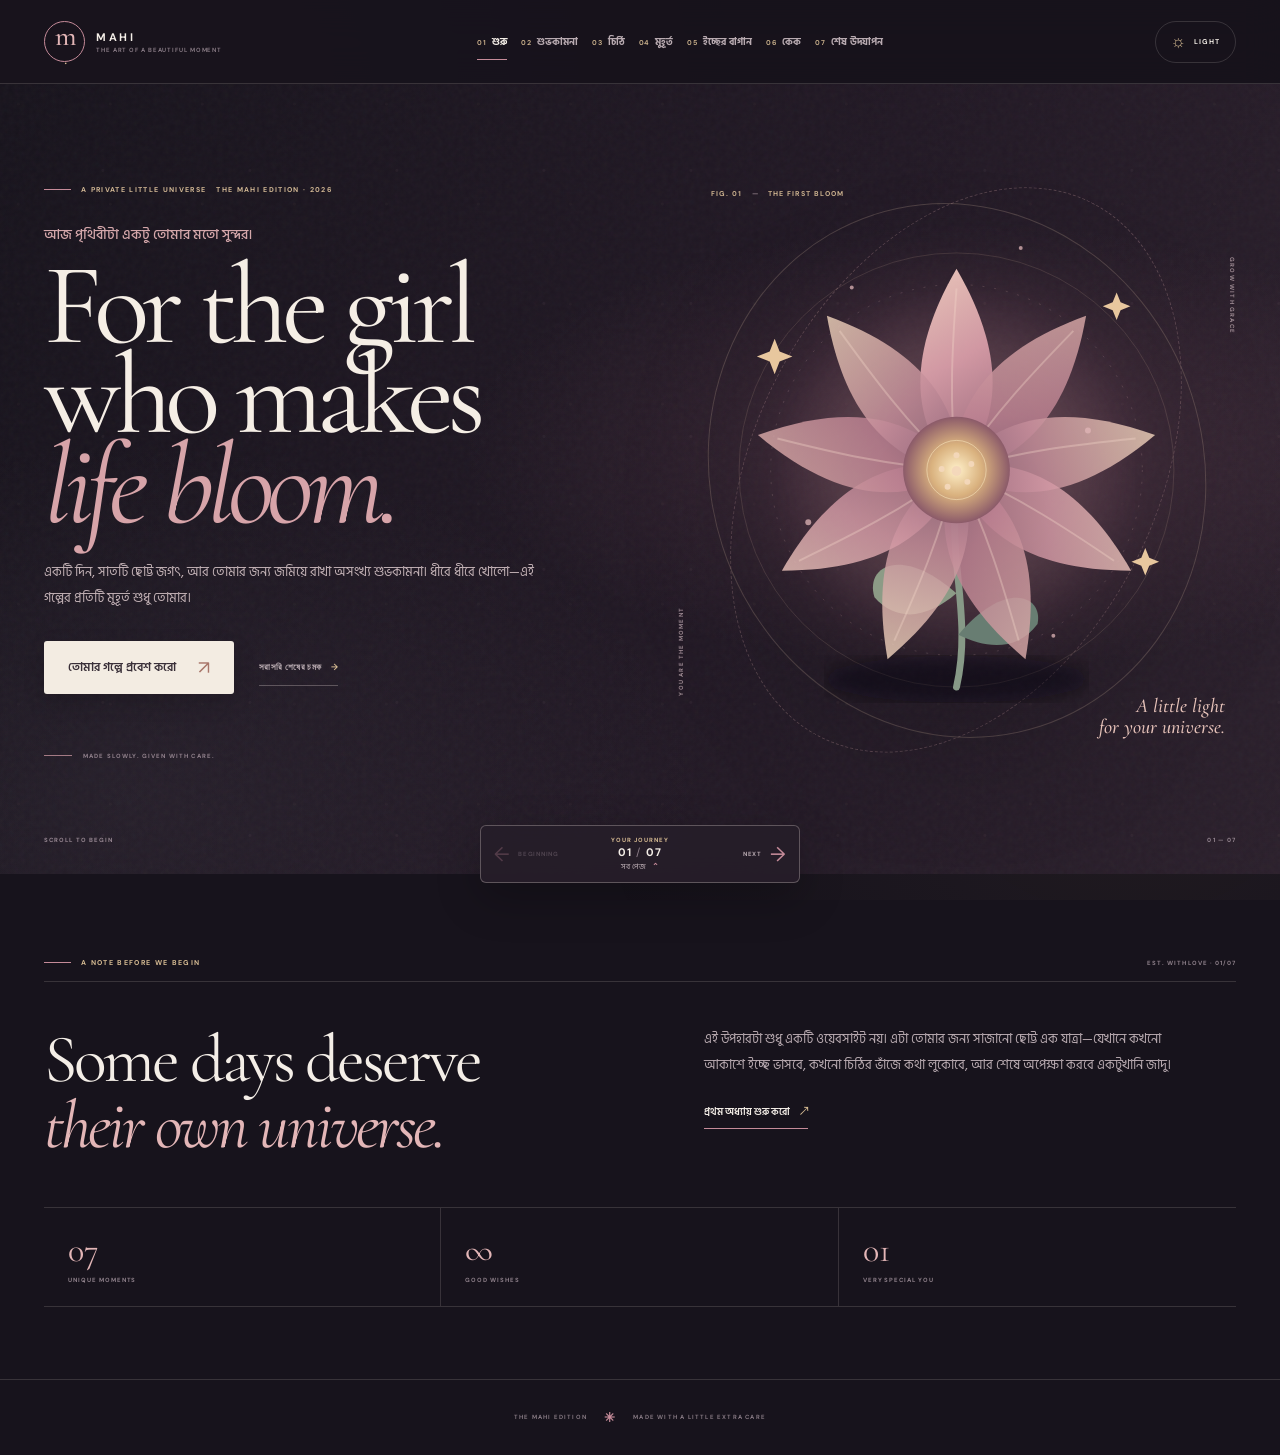
==== commit e99aa4a1: "Create Mahi cinematic keepsake: a bespoke seven-page emotional experience" ====
--- a/index.html
+++ b/index.html
@@ -1,7 +1,49 @@
 <!doctype html>
-<html lang="bn"><head><meta charset="utf-8"><meta name="viewport" content="width=device-width,initial-scale=1,viewport-fit=cover"><meta name="theme-color" content="#f4efe7"><meta name="description" content="Mahi-র জন্য সাজানো সাতটি ছোট্ট আনন্দ, শুভকামনা আর ভালোবাসার একটি বিশেষ জন্মদিনের অভিজ্ঞতা।"><meta property="og:type" content="website"><meta property="og:title" content="Mahi — A Little World of Wonder"><meta property="og:description" content="Mahi-র জন্য সাজানো সাতটি ছোট্ট আনন্দ, শুভকামনা আর ভালোবাসার একটি বিশেষ জন্মদিনের অভিজ্ঞতা।"><meta property="og:image" content="https://strongthink106-web.github.io/Mahi-pagli/assets/mahi-social.svg"><title>Mahi — A Little World of Wonder</title><link rel="icon" href="assets/favicon.svg" type="image/svg+xml"><link rel="preconnect" href="https://fonts.googleapis.com"><link rel="preconnect" href="https://fonts.gstatic.com" crossorigin><link href="https://fonts.googleapis.com/css2?family=Cormorant+Garamond:wght@400;500;600;700&family=DM+Sans:wght@400;500;600;700&family=Hind+Siliguri:wght@400;500;600;700&display=swap" rel="stylesheet"><link rel="stylesheet" href="assets/app.css"><script src="assets/app.js" defer></script></head>
-<body data-page="home"><a class="skip-link" href="#main">মূল কনটেন্টে যাও</a>
-<header class="site-header"><div class="header-inner shell"><a class="brand" href="index.html" aria-label="Mahi birthday collection — শুরুতে ফিরে যাও"><span class="brand-mark">m<span>.</span></span><span class="brand-copy"><b>MAHI</b><small>A LITTLE WORLD OF WONDER</small></span></a><nav class="desktop-nav" aria-label="প্রধান পেজ নেভিগেশন"><a class="nav-link active" href="index.html" aria-current="page"><span>01</span>শুরু</a><a class="nav-link" href="wishes.html"><span>02</span>শুভকামনা</a><a class="nav-link" href="letter.html"><span>03</span>চিঠি</a><a class="nav-link" href="memories.html"><span>04</span>মুহূর্ত</a><a class="nav-link" href="garden.html"><span>05</span>ইচ্ছের বাগান</a><a class="nav-link" href="cake.html"><span>06</span>কেক</a><a class="nav-link" href="finale.html"><span>07</span>শেষ উদযাপন</a></nav><div class="header-actions"><button class="theme-switch" id="themeSwitch" type="button" aria-label="রাতের থিম চালু করো" aria-pressed="false"><span class="theme-icon">☾</span><span class="theme-word">NIGHT</span></button><details class="chapter-menu"><summary><span>EXPLORE</span><b>＋</b></summary><div class="chapter-menu-panel"><p>YOUR SEVEN CHAPTERS</p><a class="menu-link active" href="index.html" aria-current="page"><span>01</span>শুরু</a><a class="menu-link" href="wishes.html"><span>02</span>শুভকামনা</a><a class="menu-link" href="letter.html"><span>03</span>চিঠি</a><a class="menu-link" href="memories.html"><span>04</span>মুহূর্ত</a><a class="menu-link" href="garden.html"><span>05</span>ইচ্ছের বাগান</a><a class="menu-link" href="cake.html"><span>06</span>কেক</a><a class="menu-link" href="finale.html"><span>07</span>শেষ উদযাপন</a></div></details></div></div></header>
-<main id="main"><section class="page home" aria-labelledby="page-title"><div class="home-grid shell"><div class="home-copy"><p class="eyebrow">A BIRTHDAY COLLECTION <i></i> MADE FOR MAHI</p><p class="hand-note">আজকের দিনটা একটু আলাদা হোক।</p><h1 id="page-title">আজকের দিনটা,<br><em>শুধু তোমার।</em></h1><p class="lead">কিছু দিন ক্যালেন্ডারে থাকে। আর কিছু দিন মনে থেকে যায়। তোমার জন্য এই ছোট্ট পৃথিবী—রঙ, গল্প, ইচ্ছে আর অনেকখানি শুভকামনায় সাজানো।</p><div class="actions"><a class="button primary" href="wishes.html">আনন্দের দরজা খোলো <span>↗</span></a><a class="text-link" href="finale.html">শেষের চমকটা দেখো →</a></div><p class="micro-note">SEVEN LITTLE CHAPTERS · ONE BIG WISH FOR YOU</p></div><div class="cover-art" role="img" aria-label="A hand-crafted bouquet illustration with a birthday keepsake"><div class="art-topline"><span>THE MAHI EDITION</span><span>NO. 001</span></div><div class="art-halo"></div><svg viewBox="0 0 520 550" class="bouquet" aria-hidden="true"><circle cx="265" cy="245" r="191" fill="#E9D7D0"/><circle cx="265" cy="245" r="155" stroke="#B98E91" stroke-opacity=".55"/><circle cx="265" cy="245" r="132" stroke="#B98E91" stroke-opacity=".35" stroke-dasharray="2 9"/><circle cx="365" cy="126" r="36" fill="#E7BF83"/><path d="M365 70v-13m0 151v-13m-55-69h-13m149 0h-13m-107-39-9-9m108 108-9-9m0-90 9-9m-108 108 9-9" stroke="#B78355" stroke-width="2"/><path d="M174 435c30-70 31-131 70-194m-9 210c-2-78 23-125 40-193m34 183c-13-79 17-139 18-194" stroke="#667E69" stroke-width="5" stroke-linecap="round"/><path d="M205 350c-32-26-57-25-67-6 16 21 42 25 67 6Zm42 22c27-31 56-27 65-8-20 21-46 23-65 8Zm51-42c27-30 53-24 61-5-21 20-44 21-61 5Z" fill="#9AAA89"/><path d="M208 220c-31-13-33-43-13-60 18-14 37 1 41 18 6-29 32-37 48-19 15 18 2 48-28 62 23 9 28 36 6 50-20 12-38-6-39-26-16 23-44 17-49-5-5-18 16-31 34-20Z" fill="#C98494"/><circle cx="229" cy="216" r="13" fill="#EBCB8E"/><path d="M307 207c-22-17-15-42 4-48 19-6 27 12 23 27 17-19 39-12 40 6 1 20-19 34-40 26 11 22-3 39-20 33-16-5-17-23-7-44Z" fill="#E4AFA6"/><circle cx="330" cy="206" r="9" fill="#F0D5A1"/><path d="M145 255c-21-17-14-40 4-46 19-6 30 12 22 29 21-16 39-4 35 15-4 19-27 25-43 9 2 21-15 33-30 22-13-10-5-25 12-29Z" fill="#BDA9D0"/><circle cx="160" cy="251" r="8" fill="#F4DCA8"/><path d="m174 428-10 71c-1 12 8 22 20 22h187c12 0 21-10 20-22l-12-71c-56 21-151 21-205 0Z" fill="#F8F1E7"/><path d="M170 434c61 25 154 25 214 0" stroke="#B78380" stroke-width="3"/><path d="M266 444v77" stroke="#C98C9A" stroke-width="12"/><path d="M257 452c-32-18-39-43-20-53 20-10 35 14 39 33 4-28 25-42 40-27s-3 37-40 51" stroke="#C98C9A" stroke-width="8" stroke-linecap="round"/><path d="m94 170 5-13 5 13 13 5-13 5-5 13-5-13-13-5 13-5Zm343 134 4-10 4 10 10 4-10 4-4 10-4-10-10-4 10-4Z" fill="#B78355"/></svg><div class="art-caption"><span>GROW THROUGH</span><b>every beautiful little thing.</b></div></div></div><div class="home-bottom shell"><span>01 — A NOTE TO BEGIN</span><span>TAKE YOUR TIME <b>↓</b></span></div></section><section class="intro-strip shell"><span class="strip-mark">m.</span><p>আজ কোনো তাড়াহুড়ো নেই। এক এক করে দরজা খোলো, ছোট ছোট আনন্দগুলো নিজের মতো করে উপভোগ করো।</p><span class="strip-end">WITH CARE, ALWAYS</span></section></main>
-<footer class="site-footer"><span>THE MAHI EDITION</span><b>✳</b><span>MADE WITH A LITTLE EXTRA CARE</span></footer>
-<nav class="journey-nav" aria-label="পেজ পরিবর্তন"><span class="step prev disabled" aria-disabled="true"><b>←</b><small>START</small></span><details class="journey-switch"><summary><small>CHAPTER</small><strong>01 <i>/</i> 07</strong><span>সব পেজ দেখো ⌃</span></summary><div class="journey-popover"><p>CHOOSE YOUR NEXT MOMENT</p><a class="journey-link active" href="index.html" aria-current="page"><span>01</span>শুরু</a><a class="journey-link" href="wishes.html"><span>02</span>শুভকামনা</a><a class="journey-link" href="letter.html"><span>03</span>চিঠি</a><a class="journey-link" href="memories.html"><span>04</span>মুহূর্ত</a><a class="journey-link" href="garden.html"><span>05</span>ইচ্ছের বাগান</a><a class="journey-link" href="cake.html"><span>06</span>কেক</a><a class="journey-link" href="finale.html"><span>07</span>শেষ উদযাপন</a></div></details><a class="step next" href="wishes.html" aria-label="পরের পেজ: শুভকামনা"><small>NEXT</small><b>→</b></a></nav></body></html>+<html lang="bn">
+<head>
+<meta charset="utf-8"><meta name="viewport" content="width=device-width, initial-scale=1, viewport-fit=cover">
+<meta name="theme-color" content="#17131c"><meta name="description" content="Mahi-র জন্য এক অনন্য জন্মদিনের ডিজিটাল উপহার—সাতটি পৃষ্ঠা, সুন্দর স্মৃতি, ইচ্ছে ও ভালোবাসার শুভকামনা।">
+<meta property="og:type" content="website"><meta property="og:title" content="Mahi — The Art of a Beautiful Moment"><meta property="og:description" content="Mahi-র জন্য এক অনন্য জন্মদিনের ডিজিটাল উপহার—সাতটি পৃষ্ঠা, সুন্দর স্মৃতি, ইচ্ছে ও ভালোবাসার শুভকামনা।"><meta property="og:image" content="https://strongthink106-web.github.io/Mahi-pagli/assets/mahi-social.svg">
+<title>Mahi — The Art of a Beautiful Moment</title><link rel="icon" href="assets/favicon.svg" type="image/svg+xml">
+<link rel="preconnect" href="https://fonts.googleapis.com"><link rel="preconnect" href="https://fonts.gstatic.com" crossorigin>
+<link href="https://fonts.googleapis.com/css2?family=Cormorant+Garamond:ital,wght@0,400;0,500;0,600;1,400;1,500;1,600&family=DM+Sans:wght@400;500;600;700&family=Hind+Siliguri:wght@400;500;600;700&display=swap" rel="stylesheet">
+<link rel="stylesheet" href="assets/mahi.css"><script src="assets/mahi.js" defer></script>
+</head>
+<body data-page="home">
+<a class="skip-link" href="#main-content">মূল কনটেন্টে যাও</a>
+<div class="reading-progress" aria-hidden="true"><span id="readingProgress"></span></div>
+<header class="site-header"><div class="header-inner shell">
+<a class="brand" href="index.html" aria-label="Mahi edition home"><span class="brand-monogram">m<span>.</span></span><span class="brand-name"><b>MAHI</b><small>THE ART OF A BEAUTIFUL MOMENT</small></span></a>
+<nav class="desktop-nav" aria-label="প্রধান পেজ নেভিগেশন"><a class="nav-link is-active" href="index.html" aria-current="page"><span>01</span><b>শুরু</b></a><a class="nav-link" href="wishes.html"><span>02</span><b>শুভকামনা</b></a><a class="nav-link" href="letter.html"><span>03</span><b>চিঠি</b></a><a class="nav-link" href="memories.html"><span>04</span><b>মুহূর্ত</b></a><a class="nav-link" href="garden.html"><span>05</span><b>ইচ্ছের বাগান</b></a><a class="nav-link" href="cake.html"><span>06</span><b>কেক</b></a><a class="nav-link" href="finale.html"><span>07</span><b>শেষ উদযাপন</b></a></nav>
+<div class="header-controls"><button class="theme-toggle" id="themeToggle" type="button" aria-label="হালকা থিম চালু করো" aria-pressed="false"><span class="theme-symbol">☼</span><span class="theme-label">LIGHT</span></button><details class="mobile-menu"><summary aria-label="সব পেজ দেখো"><span>EXPLORE</span><b>＋</b></summary><div class="mobile-menu-panel"><p>THE SEVEN MOMENTS</p><a class="mobile-page-link is-active" href="index.html" aria-current="page"><span>01</span><b>শুরু</b></a><a class="mobile-page-link" href="wishes.html"><span>02</span><b>শুভকামনা</b></a><a class="mobile-page-link" href="letter.html"><span>03</span><b>চিঠি</b></a><a class="mobile-page-link" href="memories.html"><span>04</span><b>মুহূর্ত</b></a><a class="mobile-page-link" href="garden.html"><span>05</span><b>ইচ্ছের বাগান</b></a><a class="mobile-page-link" href="cake.html"><span>06</span><b>কেক</b></a><a class="mobile-page-link" href="finale.html"><span>07</span><b>শেষ উদযাপন</b></a></div></details></div>
+</div></header>
+<main id="main-content">
+<section class="hero-stage">
+  <div class="hero-noise" aria-hidden="true"></div>
+  <div class="hero-layout shell">
+    <div class="hero-copy">
+      <p class="eyebrow light-eyebrow"><span class="eyebrow-line"></span> A PRIVATE LITTLE UNIVERSE <span class="eyebrow-index">THE MAHI EDITION · 2026</span></p>
+      <p class="hero-kicker">আজ পৃথিবীটা একটু তোমার মতো সুন্দর।</p>
+      <h1 id="page-title">For the girl<br>who makes<br><em>life bloom.</em></h1>
+      <p class="hero-lead">একটি দিন, সাতটি ছোট্ট জগৎ, আর তোমার জন্য জমিয়ে রাখা অসংখ্য শুভকামনা। ধীরে ধীরে খোলো—এই গল্পের প্রতিটি মুহূর্ত শুধু তোমার।</p>
+      <div class="hero-actions">
+        <a class="button button-ivory" href="wishes.html">তোমার গল্পে প্রবেশ করো <span>↗</span></a>
+        <a class="underlink" href="finale.html">সরাসরি শেষের চমক <span>→</span></a>
+      </div>
+      <div class="hero-footnote"><span class="footnote-rule"></span><span>MADE SLOWLY. GIVEN WITH CARE.</span></div>
+    </div>
+    <div class="hero-art">
+      <div class="hero-art-frame"><span class="art-index">FIG. 01 <i>—</i> THE FIRST BLOOM</span><img src="assets/mahi-bloom.svg" alt="Mahi-র জন্য তৈরি একটি আলোকিত ফুলের শিল্পচিত্র"><span class="art-caption">A little light<br>for your universe.</span></div>
+      <span class="orbit-word orbit-word-a">GROW WITH GRACE</span><span class="orbit-word orbit-word-b">YOU ARE THE MOMENT</span>
+    </div>
+  </div>
+  <div class="hero-bottom shell"><span>SCROLL TO BEGIN</span><span class="scroll-mark">↓</span><span>01 — 07</span></div>
+</section>
+<section class="home-after shell reveal">
+  <div class="home-after-label"><span class="eyebrow"><span class="eyebrow-line"></span> A NOTE BEFORE WE BEGIN</span><span class="fine-index">EST. WITH LOVE · 01/07</span></div>
+  <div class="home-after-grid"><h2>Some days deserve<br><em>their own universe.</em></h2><div><p>এই উপহারটা শুধু একটি ওয়েবসাইট নয়। এটা তোমার জন্য সাজানো ছোট্ট এক যাত্রা—যেখানে কখনো আকাশে ইচ্ছে ভাসবে, কখনো চিঠির ভাঁজে কথা লুকোবে, আর শেষে অপেক্ষা করবে একটুখানি জাদু।</p><a class="line-link" href="wishes.html">প্রথম অধ্যায় শুরু করো <span>↗</span></a></div></div>
+  <div class="moment-rail"><div><b>07</b><span>UNIQUE MOMENTS</span></div><div><b>∞</b><span>GOOD WISHES</span></div><div><b>01</b><span>VERY SPECIAL YOU</span></div></div>
+</section></main>
+<footer class="site-footer"><span>THE MAHI EDITION</span><i>✳</i><span>MADE WITH A LITTLE EXTRA CARE</span></footer>
+<nav class="page-dock" aria-label="পেজ পরিবর্তন"><span class="dock-step is-disabled"><span>←</span><small>BEGINNING</small></span><details class="page-switch"><summary><small>YOUR JOURNEY</small><b>01 <i>/</i> 07</b><span>সব পেজ <strong>⌃</strong></span></summary><div class="page-switch-panel"><p>CHOOSE A MOMENT</p><a class="dock-page-link is-active" href="index.html" aria-current="page"><span>01</span><b>শুরু</b></a><a class="dock-page-link" href="wishes.html"><span>02</span><b>শুভকামনা</b></a><a class="dock-page-link" href="letter.html"><span>03</span><b>চিঠি</b></a><a class="dock-page-link" href="memories.html"><span>04</span><b>মুহূর্ত</b></a><a class="dock-page-link" href="garden.html"><span>05</span><b>ইচ্ছের বাগান</b></a><a class="dock-page-link" href="cake.html"><span>06</span><b>কেক</b></a><a class="dock-page-link" href="finale.html"><span>07</span><b>শেষ উদযাপন</b></a></div></details><a class="dock-step dock-next" href="wishes.html" aria-label="পরের পেজ: শুভকামনা"><small>NEXT</small><span>→</span></a></nav>
+</body></html>
--- a/assets/mahi.css
+++ b/assets/mahi.css
@@ -0,0 +1,210 @@
+
+:root{color-scheme:dark;--bg:#17131c;--bg2:#201923;--panel:#261e29;--panel2:#302532;--text:#f4eee7;--muted:#b9abb1;--faint:#8f818b;--line:rgba(245,231,226,.15);--line2:rgba(245,231,226,.28);--rose:#c58b99;--roseLight:#e3b6b7;--champagne:#d8bd94;--sage:#9ba997;--lilac:#bcb0c9;--paper:#f3ece2;--paperInk:#392f38;--serif:'Cormorant Garamond',Georgia,serif;--sans:'DM Sans',Arial,sans-serif;--bn:'Hind Siliguri',sans-serif;--max:1280px;--header:84px;--ease:cubic-bezier(.2,.75,.25,1)}
+:root[data-theme="light"]{color-scheme:light;--bg:#eee7df;--bg2:#f5eee6;--panel:#e7ddd5;--panel2:#ded1ca;--text:#302630;--muted:#776973;--faint:#968890;--line:rgba(58,42,53,.16);--line2:rgba(58,42,53,.28);--rose:#a9697c;--roseLight:#b97988;--champagne:#9c794f;--sage:#768a78;--lilac:#9687aa;--paper:#fbf5ec;--paperInk:#392f38}
+*{box-sizing:border-box}html{scroll-behavior:smooth;scroll-padding-top:100px}body{margin:0;min-height:100vh;background:var(--bg);color:var(--text);font-family:var(--bn),var(--sans),sans-serif;overflow-x:hidden;transition:background .35s,color .35s}body:before{content:"";position:fixed;inset:0;z-index:-2;pointer-events:none;background:radial-gradient(ellipse at 10% 10%,rgba(175,131,144,.09),transparent 38%),radial-gradient(ellipse at 88% 88%,rgba(181,151,115,.055),transparent 34%)}a{color:inherit;text-decoration:none}button,summary{font:inherit}button{color:inherit}button:focus-visible,a:focus-visible,summary:focus-visible{outline:2px solid var(--champagne);outline-offset:5px;border-radius:5px}::selection{background:var(--rose);color:#17131c}.shell{width:min(var(--max),calc(100% - 88px));margin-inline:auto}
+.skip-link{position:fixed;top:8px;left:8px;z-index:1000;padding:12px 16px;background:var(--text);color:var(--bg);transform:translateY(-150%);border-radius:4px}.skip-link:focus{transform:translateY(0)}
+.reading-progress{height:2px;position:fixed;top:0;left:0;right:0;z-index:120;background:transparent}.reading-progress span{display:block;height:100%;width:0;background:linear-gradient(90deg,var(--rose),var(--champagne));transition:width .08s linear}
+.site-header{height:var(--header);position:sticky;top:0;z-index:90;background:color-mix(in srgb,var(--bg) 87%,transparent);border-bottom:1px solid var(--line);backdrop-filter:blur(18px);-webkit-backdrop-filter:blur(18px)}
+.header-inner{height:100%;display:grid;grid-template-columns:225px 1fr 145px;align-items:center;gap:15px}
+.brand{display:flex;align-items:center;gap:11px;width:max-content}
+.brand-monogram{width:41px;height:41px;border:1px solid var(--rose);border-radius:50%;display:grid;place-items:center;font:500 28px/1 var(--serif);color:var(--roseLight);letter-spacing:-.08em}.brand-monogram span{font-size:17px;color:var(--champagne)}
+.brand-name{display:flex;flex-direction:column;gap:2px}.brand-name b{font:700 11px var(--sans);letter-spacing:.23em}.brand-name small{font:600 6px var(--sans);letter-spacing:.15em;color:var(--faint)}
+.desktop-nav{display:flex;justify-content:center;align-items:center;gap:clamp(7px,1.1vw,17px);white-space:nowrap}
+.nav-link{display:flex;align-items:center;gap:5px;padding:11px 0 9px;border-bottom:1px solid transparent;color:var(--muted);font:500 10px var(--bn);transition:color .2s,border-color .2s}
+.nav-link span{font:600 7px var(--sans);letter-spacing:.12em;color:var(--champagne)}.nav-link:hover,.nav-link.is-active{color:var(--text);border-color:var(--rose)}.nav-link.is-active b{font-weight:700}
+.header-controls{display:flex;justify-content:flex-end;align-items:center;gap:8px}
+.theme-toggle{height:42px;min-width:81px;padding:0 11px;display:flex;align-items:center;justify-content:center;gap:8px;border:1px solid var(--line);border-radius:30px;background:transparent;cursor:pointer;transition:background .2s,border-color .2s}
+.theme-toggle:hover{background:var(--panel);border-color:var(--line2)}.theme-symbol{font-size:17px;color:var(--champagne)}.theme-label{font:700 7px var(--sans);letter-spacing:.16em}
+.mobile-menu{display:none;position:relative}.mobile-menu summary{height:42px;min-width:92px;padding:0 12px;display:flex;align-items:center;justify-content:center;gap:10px;list-style:none;border:1px solid var(--line);border-radius:30px;cursor:pointer;font:700 7px var(--sans);letter-spacing:.15em}.mobile-menu summary::-webkit-details-marker,.page-switch summary::-webkit-details-marker{display:none}.mobile-menu summary b{font:16px var(--sans);color:var(--rose)}.mobile-menu-panel,.page-switch-panel{position:absolute;top:calc(100% + 13px);right:0;width:270px;padding:16px;background:var(--panel);border:1px solid var(--line2);box-shadow:0 25px 75px rgba(0,0,0,.25);border-radius:8px;z-index:110}.mobile-menu-panel>p,.page-switch-panel>p{margin:2px 6px 10px;color:var(--champagne);font:700 7px var(--sans);letter-spacing:.18em}
+.mobile-page-link,.dock-page-link{display:flex;align-items:center;gap:12px;padding:11px 9px;border-radius:4px;color:var(--muted);font:500 12px var(--bn);transition:background .18s,color .18s}.mobile-page-link span,.dock-page-link span{color:var(--champagne);font:600 8px var(--sans)}.mobile-page-link:hover,.dock-page-link:hover,.mobile-page-link.is-active,.dock-page-link.is-active{background:var(--bg2);color:var(--text)}
+.page-shell{min-height:calc(100svh - var(--header) - 76px);padding:70px 0 116px}
+.eyebrow{display:flex;align-items:center;gap:10px;color:var(--champagne);font:700 7px var(--sans);letter-spacing:.19em;text-transform:uppercase;margin:0 0 22px}
+.eyebrow-line{display:inline-block;width:27px;height:1px;background:var(--rose)}
+.page-intro{position:relative;margin-bottom:40px}.intro-row{display:flex;justify-content:space-between;align-items:flex-end;gap:35px}
+h1,h2{font-family:var(--serif);font-weight:500;letter-spacing:-.045em}
+.page-intro h1{font-size:clamp(58px,7.1vw,96px);line-height:.88;margin:0 0 19px}
+.page-intro h1 em{color:var(--roseLight);font-weight:400}
+.page-lead{max-width:540px;color:var(--muted);font:400 14px/2 var(--bn);margin:0}
+.large-index{font:400 clamp(46px,6vw,76px)/.8 var(--serif);color:var(--rose);white-space:nowrap;padding-bottom:5px}
+.large-index span{font:600 9px var(--sans);letter-spacing:.15em;color:var(--faint);margin-left:5px}
+.button{min-height:53px;padding:0 23px;display:inline-flex;align-items:center;justify-content:center;gap:22px;border:1px solid transparent;border-radius:3px;cursor:pointer;font:600 12px var(--bn);transition:transform .25s var(--ease),background .25s,border-color .25s,box-shadow .25s}
+.button:hover{transform:translateY(-3px)}.button span{font:19px var(--sans)}
+.button-ivory{background:var(--paper);color:var(--paperInk);box-shadow:0 8px 22px rgba(0,0,0,.14)}.button-ivory:hover{background:#fff8ef;box-shadow:0 13px 30px rgba(0,0,0,.2)}.button-ivory span{color:#a87569}
+.underlink{padding:12px 0;border-bottom:1px solid var(--line2);color:var(--muted);font:600 9px var(--sans);letter-spacing:.04em}.underlink span{color:var(--champagne);padding-left:7px}
+.closing-note{margin:34px 0 0;color:var(--muted);font:400 11px var(--sans);letter-spacing:.03em;display:flex;align-items:center;gap:10px}.closing-note span{color:var(--champagne);font-size:17px}
+.site-footer{height:76px;border-top:1px solid var(--line);display:flex;align-items:center;justify-content:center;gap:17px;color:var(--faint);font:600 6px var(--sans);letter-spacing:.2em}.site-footer i{font-style:normal;color:var(--rose);font-size:13px}
+.page-dock{position:fixed;z-index:100;left:50%;bottom:17px;transform:translateX(-50%);min-width:320px;display:flex;align-items:center;justify-content:space-between;gap:16px;padding:6px 13px;background:color-mix(in srgb,var(--panel) 93%,transparent);border:1px solid var(--line2);border-radius:6px;box-shadow:0 15px 45px rgba(0,0,0,.24);backdrop-filter:blur(18px)}
+.dock-step{display:flex;align-items:center;gap:8px;min-width:73px;min-height:44px;color:var(--muted)}.dock-step span{font:20px var(--sans);color:var(--rose)}.dock-step small{font:700 6px var(--sans);letter-spacing:.13em}.dock-next{justify-content:flex-end}.dock-step.is-disabled{opacity:.28}
+.page-switch{position:relative;flex:1;text-align:center}.page-switch summary{min-height:44px;display:flex;align-items:center;justify-content:center;flex-direction:column;list-style:none;cursor:pointer;gap:1px}.page-switch summary>small{color:var(--champagne);font:700 6px var(--sans);letter-spacing:.16em}.page-switch summary>b{font:700 11px var(--sans);letter-spacing:.11em}.page-switch summary>b i{font-style:normal;color:var(--faint);font-weight:400}.page-switch summary>span{color:var(--muted);font:400 8px var(--bn)}.page-switch summary>span strong{color:var(--rose);margin-left:4px}
+.page-switch-panel{top:auto;bottom:calc(100% + 12px);left:50%;right:auto;transform:translateX(-50%);text-align:left}
+.reveal{opacity:0;transform:translateY(20px);transition:opacity .75s var(--ease),transform .75s var(--ease)}.reveal.is-visible{opacity:1;transform:none}
+.hero-stage{min-height:min(790px,calc(100svh - var(--header)));position:relative;display:flex;align-items:center;overflow:hidden;background:radial-gradient(ellipse at 76% 46%,rgba(150,93,113,.22),transparent 37%),radial-gradient(ellipse at 10% 90%,rgba(114,102,120,.12),transparent 35%),linear-gradient(112deg,#17131c 0%,#211824 58%,#2a1f2b 100%);isolation:isolate}
+.hero-stage:after{content:"";position:absolute;z-index:-1;inset:0;opacity:.21;pointer-events:none;background-image:url("data:image/svg+xml,%3Csvg viewBox='0 0 180 180' xmlns='http://www.w3.org/2000/svg'%3E%3Cfilter id='grain'%3E%3CfeTurbulence type='fractalNoise' baseFrequency='.82' numOctaves='3' stitchTiles='stitch'/%3E%3C/filter%3E%3Crect width='100%25' height='100%25' filter='url(%23grain)' opacity='.18'/%3E%3C/svg%3E")}
+.hero-noise{position:absolute;z-index:-1;inset:0;background:radial-gradient(circle at 20% 20%,rgba(218,181,153,.07) 0 1px,transparent 2px),radial-gradient(circle at 70% 65%,rgba(225,186,187,.1) 0 1px,transparent 2px);background-size:92px 100px,147px 133px;opacity:.45}
+.hero-layout{display:grid;grid-template-columns:1.02fr .98fr;align-items:center;gap:4vw;padding:55px 0 73px}
+.hero-copy{position:relative;z-index:2;padding:20px 0 15px}.light-eyebrow{color:#d3b995}.hero-eyebrow .eyebrow-index{margin-left:auto}
+.hero-copy .eyebrow{margin-bottom:29px}.hero-kicker{font:500 14px var(--bn);color:#d4a7aa;margin:0 0 15px}
+.hero-copy h1{font:400 clamp(74px,9vw,124px)/.78 var(--serif);letter-spacing:-.055em;margin:0 0 28px;color:#f5eee5}
+.hero-copy h1 em{font-weight:400;color:#d7a4a9}.hero-lead{max-width:500px;margin:0 0 29px;color:#c3b2b6;font:400 13px/2.05 var(--bn)}
+.hero-actions{display:flex;align-items:center;gap:25px;flex-wrap:wrap}
+.hero-footnote{margin-top:58px;display:flex;align-items:center;gap:11px;color:#91818c;font:700 6px var(--sans);letter-spacing:.19em}.footnote-rule{width:28px;height:1px;background:#a47b85}
+.hero-art{height:min(610px,53vw);min-height:480px;position:relative;display:grid;place-items:center}
+.hero-art-frame{position:relative;width:100%;height:100%;display:grid;place-items:center}
+.hero-art-frame:before{content:"";position:absolute;width:88%;height:88%;border:1px solid rgba(220,190,165,.22);border-radius:50%;transform:rotate(-18deg)}
+.hero-art-frame:after{content:"";position:absolute;width:72%;height:98%;border:1px dashed rgba(218,172,174,.26);border-radius:50%;transform:rotate(27deg)}
+.hero-art img{position:relative;z-index:1;width:106%;max-width:650px;filter:drop-shadow(0 35px 65px rgba(0,0,0,.28));animation:art-breathe 8s ease-in-out infinite}
+@keyframes art-breathe{50%{transform:translateY(-10px) rotate(1deg)}}
+.art-index{position:absolute;z-index:3;top:4%;left:6%;font:700 7px var(--sans);letter-spacing:.16em;color:#cdb38f}.art-index i{font-style:normal;color:#8e7d85;margin:0 6px}
+.art-caption{position:absolute;z-index:3;right:2%;bottom:6%;font:italic 500 20px/1.05 var(--serif);color:#e6c2b9;text-align:right}
+.orbit-word{position:absolute;z-index:2;font:700 6px var(--sans);letter-spacing:.2em;color:#9c8991;writing-mode:vertical-rl}.orbit-word-a{top:15%;right:0}.orbit-word-b{bottom:13%;left:0;transform:rotate(180deg)}
+.hero-bottom{position:absolute;bottom:22px;left:0;right:0;display:flex;align-items:center;justify-content:space-between;color:#978792;font:700 6px var(--sans);letter-spacing:.18em}.scroll-mark{font:18px var(--sans);color:#d0a3a4}
+.home-after{padding:84px 0 72px}
+.home-after-label{display:flex;justify-content:space-between;align-items:center;border-bottom:1px solid var(--line);padding-bottom:14px}.home-after-label .eyebrow{margin:0}.fine-index{font:700 6px var(--sans);letter-spacing:.16em;color:var(--faint)}
+.home-after-grid{display:grid;grid-template-columns:1fr 1fr;gap:10vw;padding:44px 0 48px}
+.home-after-grid h2{font:400 clamp(42px,5.3vw,68px)/.98 var(--serif);margin:0;color:var(--text)}.home-after-grid h2 em{color:var(--roseLight)}
+.home-after-grid p{max-width:500px;margin:0 0 19px;color:var(--muted);font:400 13px/2 var(--bn)}.line-link{font:600 10px var(--bn);color:var(--text);border-bottom:1px solid var(--rose);padding-bottom:8px}.line-link span{color:var(--champagne);margin-left:8px}
+.moment-rail{display:grid;grid-template-columns:repeat(3,1fr);border-block:1px solid var(--line)}
+.moment-rail>div{padding:22px 24px;display:flex;flex-direction:column;gap:5px;border-right:1px solid var(--line)}.moment-rail>div:last-child{border:0}
+.moment-rail b{font:400 34px var(--serif);color:var(--roseLight)}.moment-rail span{font:700 6px var(--sans);letter-spacing:.16em;color:var(--faint)}
+.wish-universe{position:relative;padding:12px 0}
+.wish-grid{display:grid;grid-template-columns:repeat(3,1fr);gap:13px;position:relative;z-index:2}
+.wish-star{min-height:235px;position:relative;padding:21px 22px 19px;border:1px solid var(--line);background:linear-gradient(140deg,rgba(255,255,255,.025),rgba(255,255,255,.005));text-align:left;display:flex;align-items:flex-start;flex-direction:column;cursor:pointer;overflow:hidden;transition:transform .28s var(--ease),border-color .28s,background .28s}
+.wish-star:before{content:"";position:absolute;inset:0;background:radial-gradient(circle at 90% 12%,rgba(219,174,169,.12),transparent 45%);opacity:0;transition:opacity .3s}
+.wish-star:hover{transform:translateY(-5px);border-color:rgba(221,185,159,.5)}.wish-star:hover:before{opacity:1}
+.wish-number{font:700 6px var(--sans);letter-spacing:.17em;color:var(--champagne)}
+.wish-glyph{position:absolute;right:19px;top:15px;color:var(--roseLight);font-size:28px;text-shadow:0 0 24px rgba(224,176,179,.3)}
+.wish-star>b{font:500 29px var(--serif);letter-spacing:-.02em;margin-top:43px;color:var(--text)}
+.wish-bn{font:400 11px var(--bn);color:var(--roseLight);margin-top:2px}
+.wish-message{display:none;max-width:270px;margin-top:13px;color:var(--muted);font:400 11px/1.9 var(--bn)}
+.wish-star>small{margin-top:auto;padding-top:18px;color:#9b8992;font:700 6px var(--sans);letter-spacing:.15em}.wish-star>small i{font-style:normal;color:var(--champagne);margin-left:6px}
+.wish-star[aria-expanded=true]{background:linear-gradient(145deg,#342632,#261e29);border-color:rgba(220,180,158,.7);min-height:250px}
+.wish-star[aria-expanded=true] .wish-message{display:block;animation:reveal .4s var(--ease) both}
+.wish-star[aria-expanded=true]>b{margin-top:26px}
+@keyframes reveal{from{opacity:0;transform:translateY(8px)}to{opacity:1;transform:none}}
+.wish-centerpiece{position:absolute;top:50%;left:50%;transform:translate(-50%,-50%);z-index:1;width:94px;height:94px;border:1px solid rgba(218,184,153,.22);border-radius:50%;display:flex;flex-direction:column;align-items:center;justify-content:center;background:var(--bg)}
+.wish-centerpiece span{font:700 6px var(--sans);letter-spacing:.17em;color:var(--champagne)}.wish-centerpiece b{font:400 34px/.85 var(--serif);color:var(--roseLight)}.wish-centerpiece i{font-style:normal;color:var(--champagne)}
+.letter-page .page-intro{margin-bottom:32px}
+.letter-experience{display:grid;grid-template-columns:.65fr 1.35fr;gap:5vw;align-items:center;min-height:350px}
+.letter-side-note{padding:15px 0 15px 25px;border-left:1px solid var(--rose);max-width:230px}.side-note-number{color:var(--champagne);font:700 6px var(--sans);letter-spacing:.18em}.letter-side-note p{color:var(--muted);font:400 13px/2 var(--bn);margin:16px 0 25px}.side-note-mark{font:italic 500 35px var(--serif);color:var(--roseLight)}
+.envelope-scene{height:340px;position:relative;display:flex;align-items:center;justify-content:center;flex-direction:column;perspective:900px}
+.envelope-shadow{position:absolute;bottom:52px;width:58%;height:30px;border-radius:50%;background:rgba(0,0,0,.34);filter:blur(17px)}
+.letter-envelope{width:min(430px,90%);height:270px;position:relative;transform-style:preserve-3d;transition:transform .65s var(--ease)}
+.envelope-back{position:absolute;inset:0;background:linear-gradient(140deg,#85616f,#674957);clip-path:polygon(0 0,100% 0,100% 100%,0 100%);border:1px solid rgba(246,220,205,.3)}
+.letter-sheet-peek{position:absolute;z-index:1;left:8%;right:8%;top:-12%;height:82%;background:var(--paper);box-shadow:0 3px 12px rgba(0,0,0,.2);transition:transform .8s var(--ease)}
+.envelope-front{position:absolute;z-index:3;inset:0;background:linear-gradient(150deg,#b07a84,#805866);clip-path:polygon(0 0,50% 58%,100% 0,100% 100%,0 100%)}
+.envelope-flap{position:absolute;z-index:4;inset:0;background:linear-gradient(160deg,#c08d94,#956676);clip-path:polygon(0 0,100% 0,50% 58%);transform-origin:top center;transition:transform .7s var(--ease),z-index .01s .5s}
+.wax-seal{position:absolute;z-index:6;left:50%;top:58%;transform:translate(-50%,-50%);width:57px;height:57px;border-radius:50%;border:1px solid rgba(248,229,203,.7);background:radial-gradient(circle at 35% 30%,#d3a7a1,#805366 76%);box-shadow:0 8px 21px rgba(0,0,0,.23);display:flex;flex-direction:column;align-items:center;justify-content:center;color:#f2dfce;cursor:pointer;transition:transform .3s,opacity .3s}
+.wax-seal span{font:500 22px var(--serif)}.wax-seal i{font:12px var(--sans);font-style:normal;color:#ead0bb}
+.wax-seal:hover{transform:translate(-50%,-50%) scale(1.08)}
+.letter-envelope.is-open .envelope-flap{transform:rotateX(180deg);z-index:0}.letter-envelope.is-open .letter-sheet-peek{transform:translateY(-75px) scale(1.03)}.letter-envelope.is-open .wax-seal{opacity:0;pointer-events:none}
+.envelope-hint{position:absolute;bottom:3px;margin:0;color:var(--champagne);font:700 6px var(--sans);letter-spacing:.2em}.envelope-hint span{font:13px var(--sans);margin-left:8px;color:var(--roseLight)}
+.letter-reveal{display:none;max-width:820px;margin:37px auto 0;padding:35px clamp(25px,5vw,65px);background:var(--paper);color:var(--paperInk);box-shadow:0 25px 70px rgba(0,0,0,.28);border:1px solid rgba(210,184,151,.65);position:relative}
+.letter-reveal.is-open{display:block;animation:letter-arrive .85s var(--ease) both}
+@keyframes letter-arrive{from{opacity:0;transform:translateY(22px) rotateX(8deg)}to{opacity:1;transform:none}}
+.letter-paper-top,.letter-paper-bottom{display:flex;justify-content:space-between;gap:10px;color:#9a776f;font:700 6px var(--sans);letter-spacing:.16em}
+.letter-paper-top{border-bottom:1px solid rgba(90,68,66,.2);padding-bottom:14px}.letter-paper-bottom{border-top:1px solid rgba(90,68,66,.2);padding-top:13px}
+.letter-paper-body{position:relative;max-width:620px;padding:16px 0 24px}.letter-paper-body p{font:400 13px/2.1 var(--bn);color:#5d5154;margin:17px 0}.letter-paper-body .letter-dear{font:500 27px var(--serif);color:#8c5966}.letter-paper-body .letter-sign{font-size:12px;color:#805665;margin-top:25px}.letter-sign em{font:italic 500 22px var(--serif)}
+.letter-stamp{position:absolute;right:0;bottom:28px;width:53px;height:53px;border:1px solid #bd8c85;border-radius:50%;display:grid;place-content:center;text-align:center;color:#a06f74;font:700 6px/1.4 var(--sans);letter-spacing:.13em;transform:rotate(9deg)}
+.memory-editorial{display:grid;grid-template-columns:1fr 1fr;gap:20px}
+.memory-feature{display:grid;grid-template-columns:1fr 1fr;min-height:250px;border:1px solid var(--line);background:linear-gradient(120deg,rgba(255,255,255,.035),rgba(255,255,255,.008));overflow:hidden}
+.memory-feature:nth-child(2),.memory-feature:nth-child(4){transform:translateY(32px)}
+.memory-art{min-height:250px;position:relative;overflow:hidden;isolation:isolate}
+.memory-art-label{position:absolute;z-index:4;top:15px;left:14px;font:700 6px var(--sans);letter-spacing:.15em;color:rgba(255,248,236,.85)}
+.art-dawn{background:linear-gradient(155deg,#b89088,#e0c7ad 58%,#647268 58%,#313d37)}
+.dawn-sun{position:absolute;width:77px;height:77px;border-radius:50%;background:radial-gradient(circle at 40% 35%,#fff0d3,#e3bb85 65%,#c28d79);left:50%;top:29%;transform:translate(-50%,-50%);box-shadow:0 0 60px rgba(248,211,162,.4)}
+.dawn-horizon{position:absolute;left:-20%;right:-20%;border-radius:50% 50% 0 0}.horizon-back{height:44%;bottom:17%;background:#819181}.horizon-front{height:40%;bottom:-8%;background:#4f675a}
+.dawn-word{position:absolute;z-index:3;bottom:16px;right:14px;font:italic 500 24px var(--serif);color:#f5e7d7}
+.art-bloom{background:radial-gradient(circle at 50% 46%,#6c4c5b,#27202b 68%)}.bloom-stem{position:absolute;left:50%;top:40%;height:65%;width:3px;background:#82917d;transform:rotate(8deg);transform-origin:top}.bloom-stem:after{content:"";position:absolute;left:-24px;top:45%;width:26px;height:12px;border-radius:100% 0 100% 0;background:#8a9b82;transform:rotate(-30deg)}
+.bloom-petal{position:absolute;left:50%;top:43%;width:48px;height:93px;background:linear-gradient(#e3b7ba,#a96c85);border-radius:50% 50% 42% 42%;transform-origin:50% 100%;box-shadow:inset 0 5px 15px rgba(255,255,255,.2),0 7px 20px rgba(0,0,0,.15)}
+.petal-a{transform:translate(-50%,-95%) rotate(0)}.petal-b{transform:translate(-50%,-95%) rotate(72deg)}.petal-c{transform:translate(-50%,-95%) rotate(144deg)}.petal-d{transform:translate(-50%,-95%) rotate(216deg)}.bloom-core{position:absolute;left:50%;top:43%;width:27px;height:27px;transform:translate(-50%,-50%);border-radius:50%;background:radial-gradient(circle,#eed5a7,#b58465)}
+.bloom-word{position:absolute;bottom:16px;right:15px;font:italic 500 22px var(--serif);color:#e2c4b8}
+.art-dream{background:radial-gradient(ellipse at 51% 43%,#65586d,#292431 72%)}.dream-moon{position:absolute;left:50%;top:43%;width:107px;height:107px;border-radius:50%;background:#e4c9a1;transform:translate(-50%,-50%);box-shadow:0 0 55px rgba(229,194,144,.16)}.dream-moon:after{content:"";position:absolute;left:29px;top:-9px;width:101px;height:101px;border-radius:50%;background:#51475e}
+.dream-star{position:absolute;color:#e8cda4;font-style:normal}.star-1{top:25%;left:23%;font-size:20px}.star-2{top:51%;right:17%;font-size:18px}.star-3{bottom:23%;left:31%;font-size:12px}.dream-word{position:absolute;bottom:16px;right:14px;font:italic 500 21px var(--serif);color:#eee0d1}
+.art-joy{background:radial-gradient(circle at 50% 50%,#6a5362,#29212d 72%)}.joy-orbit{position:absolute;left:50%;top:47%;border:1px solid rgba(230,201,175,.5);border-radius:50%;transform:translate(-50%,-50%) rotate(24deg)}.orbit-a{width:76%;height:39%}.orbit-b{width:55%;height:81%;transform:translate(-50%,-50%) rotate(-35deg);border-style:dashed}.joy-heart{position:absolute;left:50%;top:44%;transform:translate(-50%,-50%);font:65px var(--serif);color:#e0aeb4;text-shadow:0 0 32px rgba(224,174,180,.35)}.joy-word{position:absolute;right:14px;bottom:16px;font:italic 500 22px var(--serif);color:#e6d0c4}
+.memory-copy{padding:19px 15px;display:flex;flex-direction:column;justify-content:center}
+.memory-copy>span{color:var(--champagne);font:700 6px var(--sans);letter-spacing:.15em}
+.memory-copy h2{font:500 24px/1.03 var(--serif);margin:14px 0 9px}.memory-copy h2 em{color:var(--roseLight);font-weight:400}
+.memory-copy p{font:400 10px/1.85 var(--bn);color:var(--muted);margin:0}
+.garden-layout{display:grid;grid-template-columns:.7fr 1.3fr;gap:5vw;align-items:center}
+.garden-message{padding:12px 0}.tiny-label{color:var(--champagne);font:700 6px var(--sans);letter-spacing:.19em}
+.garden-message h2,.cake-invitation h2{font:400 clamp(40px,4.7vw,61px)/.9 var(--serif);margin:18px 0 16px}.garden-message h2 em,.cake-invitation h2 em{color:var(--roseLight);font-weight:400}
+.garden-message>p,.cake-invitation>p:not(.cake-status){max-width:335px;color:var(--muted);font:400 12px/2 var(--bn);margin:0 0 24px}
+.garden-count{margin-top:28px;padding-top:16px;border-top:1px solid var(--line);display:flex;align-items:center;gap:13px}
+.garden-count strong{font:400 35px var(--serif);color:var(--roseLight)}.garden-count span{font:700 6px var(--sans);letter-spacing:.16em;color:var(--faint)}
+.garden-status{font:400 10px var(--bn);color:var(--roseLight);min-height:22px;margin:10px 0 0}
+.garden-world{height:430px;position:relative;overflow:hidden;border:1px solid var(--line);background:radial-gradient(ellipse at 50% 44%,#57404f 0,#2c2430 54%,#1a1720 100%);isolation:isolate}
+.garden-glow{position:absolute;width:290px;height:290px;border-radius:50%;left:50%;top:36%;transform:translate(-50%,-50%);background:radial-gradient(circle,rgba(212,164,148,.2),transparent 70%)}
+.garden-moon{position:absolute;width:67px;height:67px;right:13%;top:13%;border-radius:50%;background:#e7ceaa;box-shadow:0 0 44px rgba(231,206,170,.25)}.garden-moon:after{content:"";position:absolute;width:63px;height:63px;left:17px;top:-8px;border-radius:50%;background:#3d3040}
+.garden-constellation{position:absolute;color:#e3c7a1;z-index:2}.c-one{top:20%;left:17%;font-size:17px}.c-two{top:32%;right:28%;font-size:14px}.c-three{top:12%;left:48%;font-size:11px}
+.garden-ridge{position:absolute;left:-10%;right:-10%;border-radius:50% 50% 0 0}.ridge-back{height:46%;bottom:10%;background:#657466}.ridge-front{height:36%;bottom:-8%;background:#344a41}
+.garden-fixed{position:absolute;z-index:4;bottom:23%;display:flex;flex-direction:column;align-items:center}.garden-fixed i{font:44px var(--serif);font-style:normal;color:#d9a6a5;text-shadow:0 0 20px rgba(219,166,165,.3)}.garden-fixed b{width:2px;height:66px;background:#99a38c;margin-top:-2px}.f-one{left:18%}.f-two{left:51%;bottom:20%}.f-three{right:15%;bottom:27%}.f-two i{color:#e5ca9e;font-size:52px}.f-three i{color:#b8a7c5;font-size:39px}
+.garden-base-caption{position:absolute;right:14px;bottom:12px;z-index:5;color:#d5c4b9;font:700 6px var(--sans);letter-spacing:.19em}
+.grown-flower{position:absolute;z-index:6;bottom:20%;display:flex;flex-direction:column;align-items:center;transform-origin:bottom center;animation:flower-grow .7s var(--ease) both}
+.grown-flower i{font:39px var(--serif);font-style:normal;color:var(--flower-color);text-shadow:0 0 20px color-mix(in srgb,var(--flower-color) 45%,transparent)}
+.grown-flower b{height:58px;width:2px;background:#a9b394;margin-top:-4px}.grown-flower small{width:24px;height:10px;border-radius:100% 0 100% 0;background:#8fa48a;margin-top:-34px;transform:translateX(10px)}
+@keyframes flower-grow{from{opacity:0;transform:scale(.05) translateY(24px)}to{opacity:1;transform:scale(1) translateY(0)}}
+.cake-experience{display:grid;grid-template-columns:1.15fr .85fr;align-items:center;gap:4vw}
+.cake-stage{height:450px;position:relative;display:flex;align-items:center;justify-content:flex-end;flex-direction:column;padding-bottom:54px}
+.cake-light-halo{position:absolute;left:50%;top:43%;width:76%;height:76%;transform:translate(-50%,-50%);border:1px solid rgba(219,187,153,.22);border-radius:50%}
+.cake-light-halo:after{content:"";position:absolute;inset:11%;border:1px dashed rgba(219,187,153,.17);border-radius:50%}
+.cake-stars{position:absolute;top:14%;left:18%;right:16%;display:flex;justify-content:space-between;color:var(--champagne);font:19px var(--serif)}.cake-stars span{margin-top:80px}
+.cake-candles{position:relative;z-index:5;display:flex;align-items:flex-end;gap:27px;margin-bottom:-3px}
+.candle{width:11px;height:56px;position:relative;border-radius:3px;background:repeating-linear-gradient(135deg,#f7e6d6 0 7px,#c28a92 7px 13px);box-shadow:0 5px 10px rgba(0,0,0,.15)}
+.candle-main{height:75px}
+.candle i{position:absolute;left:-2px;top:-28px;width:15px;height:27px;border-radius:50% 50% 45% 45%;background:radial-gradient(ellipse at 50% 70%,#fff2cb 0 20%,#efc17c 43%,#d88969 72%,transparent 75%);filter:drop-shadow(0 0 11px rgba(245,193,124,.8));transform-origin:50% 90%;animation:flame-dance .8s ease-in-out infinite alternate}
+@keyframes flame-dance{to{transform:rotate(5deg) scale(.86)}}
+.candle.is-out i{opacity:0;transform:scale(.1);animation:none}
+.cake-topper{position:relative;z-index:4;margin-bottom:9px;color:var(--roseLight);font:italic 500 17px var(--serif)}.cake-topper em{color:var(--champagne)}
+.cake-tier{position:relative;z-index:3;display:flex;align-items:center;justify-content:space-around}
+.tier-top{width:48%;height:62px;background:linear-gradient(100deg,#845a69,#c29299 46%,#744e62);border-radius:8px 8px 4px 4px;border-top:5px solid #e8c5bb;box-shadow:inset 0 -8px rgba(74,46,64,.3),0 5px 15px rgba(0,0,0,.12)}
+.tier-top span{color:#f1d9c4;font:20px var(--serif)}
+.tier-middle{width:57%;height:27px;background:linear-gradient(90deg,#d5ae96,#f0d2b9,#b27f7c);border-radius:50%;margin-bottom:-13px;box-shadow:0 4px 8px rgba(0,0,0,.13)}
+.tier-middle i{width:19px;height:8px;border-radius:50%;background:#f4ddc7}
+.tier-base{width:69%;height:94px;background:linear-gradient(100deg,#6f4b62,#ac7587 48%,#765268);border-radius:7px 7px 15px 15px;border-bottom:12px solid #503b54;box-shadow:inset 0 8px #d5a5a4,0 15px 25px rgba(0,0,0,.2)}
+.tier-base span{font:24px var(--serif);color:#f0d5bc}
+.cake-platter{z-index:2;width:81%;height:29px;border-radius:50%;background:linear-gradient(#e7d6c5,#a99591);box-shadow:0 13px 25px rgba(0,0,0,.2);margin-top:-2px}
+.cake-invitation{padding-left:10px}
+.cake-invitation h2{margin-top:15px}.cake-invitation>p:not(.cake-status){margin-bottom:23px}.cake-status{min-height:38px;color:var(--roseLight);font:400 10px/1.8 var(--bn);margin-top:13px}
+.finale-stage{min-height:calc(100svh - var(--header));position:relative;display:flex;align-items:center;overflow:hidden;background:radial-gradient(ellipse at 76% 43%,#5e4255 0,transparent 38%),radial-gradient(ellipse at 14% 88%,#4b3b4a 0,transparent 36%),linear-gradient(125deg,#17131c,#2a202e 72%,#231a27);isolation:isolate}
+.finale-stage:after{content:"";position:absolute;inset:0;z-index:-1;opacity:.16;background-image:url("data:image/svg+xml,%3Csvg viewBox='0 0 180 180' xmlns='http://www.w3.org/2000/svg'%3E%3Cfilter id='n'%3E%3CfeTurbulence type='fractalNoise' baseFrequency='.8' numOctaves='3' stitchTiles='stitch'/%3E%3C/filter%3E%3Crect width='100%25' height='100%25' filter='url(%23n)' opacity='.16'/%3E%3C/svg%3E")}
+.finale-stars{position:absolute;inset:0;pointer-events:none}.finale-stars i{position:absolute;font-style:normal;color:#e4c6a1;opacity:.8}.finale-stars i:nth-child(1){top:18%;left:12%;font-size:18px}.finale-stars i:nth-child(2){top:28%;right:12%;font-size:23px}.finale-stars i:nth-child(3){bottom:20%;left:26%;font-size:14px}.finale-stars i:nth-child(4){top:12%;right:36%;font-size:30px}.finale-stars i:nth-child(5){bottom:24%;right:10%;font-size:17px}
+.finale-inner{display:grid;grid-template-columns:1.05fr .95fr;align-items:center;gap:4vw;padding:65px 0 85px;position:relative;z-index:2}
+.finale-copy .eyebrow{color:#d7bd9a}.finale-emblem{display:block;color:#dfb4b2;font-size:40px;margin:16px 0 10px}
+.finale-copy h1{font:400 clamp(74px,8.7vw,116px)/.8 var(--serif);letter-spacing:-.055em;margin:0 0 25px;color:#f5eee6}.finale-copy h1 em{color:#dba5ac}
+.finale-lead{max-width:510px;color:#ccbbc1;font:400 13px/2.08 var(--bn);margin:0 0 17px}
+.finale-whisper{color:#e4c39e;font:500 14px var(--bn);margin:0 0 26px}
+.finale-actions{display:flex;align-items:center;gap:22px;flex-wrap:wrap}.finale-restart{color:#c8b5bd;font:600 9px var(--sans);border-bottom:1px solid rgba(225,191,177,.4);padding:12px 0}
+.finale-signature{margin-top:52px;color:#a998a5;font:700 6px var(--sans);letter-spacing:.19em}.finale-signature span{color:#e1aaac;font-size:12px;margin:0 8px}
+.finale-art{height:500px;position:relative;display:grid;place-items:center}
+.finale-orbit{position:absolute;border:1px solid rgba(226,194,159,.32);border-radius:50%}.orbit-one{width:75%;height:75%}.orbit-two{width:94%;height:60%;transform:rotate(32deg);border-style:dashed}.orbit-three{width:58%;height:94%;transform:rotate(-27deg)}
+.finale-heart{width:225px;height:225px;border-radius:50%;display:flex;flex-direction:column;align-items:center;justify-content:center;background:radial-gradient(circle at 35% 30%,#f0d4c2,#c38f9b 57%,#715267 100%);box-shadow:0 28px 85px rgba(0,0,0,.35),inset -18px -20px 35px rgba(64,39,65,.25);color:#493746;transform:rotate(-8deg);position:relative}
+.finale-heart:before{content:"";position:absolute;inset:12px;border:1px solid rgba(94,63,74,.3);border-radius:50%}
+.finale-heart span{font:italic 500 20px var(--serif)}.finale-heart b{font:500 87px/.75 var(--serif);letter-spacing:-.1em}.finale-heart i{font:normal 19px var(--serif);margin-top:15px}
+.finale-art-note{position:absolute;right:1%;bottom:8%;color:#d3b4a6;text-align:right;font:700 6px/1.7 var(--sans);letter-spacing:.2em}
+.celebration-layer{position:absolute;inset:0;overflow:hidden;pointer-events:none;z-index:5}
+.celebration-spark{position:absolute;width:7px;height:7px;border-radius:50%;background:var(--spark);left:var(--x);top:var(--y);opacity:0;animation:spark-out 1.35s var(--ease) forwards}
+@keyframes spark-out{0%{opacity:0;transform:translate(0,0) scale(.1)}12%{opacity:1}100%{opacity:0;transform:translate(var(--dx),var(--dy)) scale(.55)}}
+body[data-page="finale"] .site-footer{background:#17131c;border-color:rgba(245,231,226,.15)}
+:root[data-theme="light"] .hero-stage,:root[data-theme="light"] .finale-stage{filter:saturate(.95)}
+:root[data-theme="light"] .site-header{background:rgba(238,231,223,.9)}
+:root[data-theme="light"] .page-dock{background:rgba(231,221,213,.94)}
+:root[data-theme="light"] .wish-star[aria-expanded=true]{background:linear-gradient(145deg,#f4e5df,#e9d8d6)}
+:root[data-theme="light"] .wish-star[aria-expanded=true] .wish-message{color:#655761}
+@media(max-width:1120px){.header-inner{grid-template-columns:180px 1fr 130px;gap:7px}.desktop-nav{gap:7px}.nav-link{font-size:9px}.nav-link span{display:none}.hero-copy h1{font-size:clamp(70px,9vw,108px)}.memory-copy h2{font-size:22px}}
+@media(max-width:900px){:root{--header:74px}.shell{width:calc(100% - 52px)}.header-inner{grid-template-columns:1fr auto}.desktop-nav{display:none}.mobile-menu{display:block}.hero-layout{grid-template-columns:1fr 1fr;gap:2vw}.hero-art{height:54vw;min-height:370px}.hero-copy h1{font-size:clamp(66px,9vw,93px)}.hero-lead{font-size:12px}.wish-grid{grid-template-columns:repeat(2,1fr)}.wish-star{min-height:220px}.wish-centerpiece{display:none}.letter-experience{gap:3vw}.memory-editorial{gap:12px}.memory-feature{grid-template-columns:1fr;grid-template-rows:180px 1fr}.memory-art{min-height:180px}.memory-copy{padding:16px}.memory-feature:nth-child(2),.memory-feature:nth-child(4){transform:translateY(20px)}.memory-copy h2{font-size:24px}.garden-world{height:390px}.cake-experience{gap:2vw}.cake-stage{height:410px}.finale-inner{grid-template-columns:1fr .85fr}.finale-art{height:390px}.finale-heart{width:175px;height:175px}.finale-heart b{font-size:70px}}
+@media(max-width:640px){:root{--header:68px}.shell{width:calc(100% - 36px)}.site-header{height:var(--header)}.brand-monogram{width:36px;height:36px;font-size:24px}.brand-name b{font-size:10px}.brand-name small{font-size:5px;letter-spacing:.12em}.header-controls{gap:7px}.theme-toggle{width:43px;min-width:43px;height:43px;padding:0}.theme-label{display:none}.theme-symbol{font-size:18px}.mobile-menu summary{height:43px;min-width:84px;font-size:6px}.mobile-menu-panel{width:min(278px,calc(100vw - 36px))}.page-shell{min-height:calc(100svh - 144px);padding:39px 0 104px}.eyebrow{font-size:6px;letter-spacing:.15em;margin-bottom:17px}.page-intro{margin-bottom:27px}.intro-row{align-items:flex-start;gap:8px}.page-intro h1{font-size:clamp(50px,13vw,66px);line-height:.89;margin-bottom:14px}.page-lead{font-size:11px;line-height:1.9;max-width:100%}.large-index{font-size:43px;padding-top:4px}.large-index span{font-size:7px}.button{min-height:49px;padding:0 16px;gap:14px;font-size:10px}.closing-note{font-size:9px;line-height:1.7;margin-top:25px}
+.hero-stage{min-height:calc(100svh - var(--header));min-height:690px;display:block}.hero-layout{display:flex;flex-direction:column;align-items:stretch;gap:0;padding:51px 0 70px}.hero-copy{padding:5px 0 0}.hero-copy .eyebrow{font-size:5px;letter-spacing:.13em;margin-bottom:24px}.hero-eyebrow .eyebrow-index{display:none}.hero-kicker{font-size:12px;margin-bottom:11px}.hero-copy h1{font-size:clamp(67px,16vw,88px);line-height:.78;margin-bottom:18px}.hero-lead{font-size:11px;line-height:1.9;margin-bottom:20px;max-width:100%}.hero-actions{gap:15px}.hero-actions .button{min-height:48px}.underlink{font-size:8px}.hero-footnote{margin-top:26px;font-size:5px}.hero-art{height:300px;min-height:280px;width:min(100%,390px);margin:5px auto 0}.hero-art img{width:105%;max-height:310px}.art-index{top:2%;left:3%;font-size:5px}.art-caption{right:0;bottom:2%;font-size:15px}.orbit-word{font-size:5px}.orbit-word-a{right:-5px}.orbit-word-b{left:-5px}.hero-bottom{bottom:14px;font-size:5px}.home-after{padding:55px 0 50px}.home-after-label .eyebrow{font-size:5px}.fine-index{font-size:5px}.home-after-grid{grid-template-columns:1fr;gap:17px;padding:24px 0 28px}.home-after-grid h2{font-size:49px}.home-after-grid p{font-size:11px;line-height:1.9}.moment-rail>div{padding:15px 10px}.moment-rail b{font-size:27px}.moment-rail span{font-size:5px;letter-spacing:.12em}
+.wish-grid{gap:9px}.wish-star{min-height:190px;padding:15px 12px}.wish-star[aria-expanded=true]{min-height:225px}.wish-number{font-size:5px}.wish-glyph{right:11px;top:10px;font-size:22px}.wish-star>b{font-size:24px;margin-top:38px}.wish-bn{font-size:9px}.wish-message{font-size:9px;line-height:1.7;margin-top:8px}.wish-star>small{font-size:5px;padding-top:14px}.wish-star[aria-expanded=true]>b{margin-top:19px}
+.letter-experience{grid-template-columns:1fr;gap:0}.letter-side-note{max-width:100%;padding:8px 0 8px 14px;margin:0 0 4px}.letter-side-note p{font-size:10px;margin:7px 0}.side-note-mark{display:none}.envelope-scene{height:275px}.letter-envelope{height:210px;width:min(360px,90%)}.envelope-hint{font-size:5px}.wax-seal{width:49px;height:49px}.letter-reveal{margin-top:20px;padding:22px 18px}.letter-paper-top,.letter-paper-bottom{font-size:5px}.letter-paper-body p{font-size:10px;line-height:1.9;margin:13px 0}.letter-paper-body .letter-dear{font-size:23px}.letter-paper-body .letter-sign{font-size:10px}.letter-sign em{font-size:18px}.letter-stamp{width:43px;height:43px;font-size:5px;right:0;bottom:12px}
+.memory-editorial{grid-template-columns:1fr;gap:12px}.memory-feature{grid-template-columns:1fr 1fr;grid-template-rows:1fr;min-height:185px}.memory-feature:nth-child(2),.memory-feature:nth-child(4){transform:none}.memory-art{min-height:185px}.memory-copy{padding:13px 11px}.memory-copy>span{font-size:5px}.memory-copy h2{font-size:22px;margin:10px 0 7px}.memory-copy p{font-size:9px}.dawn-word,.bloom-word,.dream-word,.joy-word{font-size:18px;right:9px;bottom:11px}.memory-art-label{font-size:5px;left:9px;top:10px}
+.garden-layout{grid-template-columns:1fr;gap:18px}.garden-message{text-align:center;padding:0}.garden-message h2{font-size:43px;margin:11px 0}.garden-message>p{font-size:10px;line-height:1.85;margin:0 auto 16px}.garden-count{justify-content:center;margin-top:17px;padding-top:12px}.garden-count strong{font-size:28px}.garden-count span{font-size:5px}.garden-status{font-size:9px;margin:7px 0 0;min-height:17px}.garden-world{height:275px}.garden-moon{width:49px;height:49px}.garden-moon:after{width:47px;height:47px;left:13px;top:-6px}.garden-fixed i{font-size:34px}.f-two i{font-size:42px}.f-three i{font-size:31px}.garden-fixed b{height:45px}.grown-flower i{font-size:31px}.grown-flower b{height:42px}.garden-base-caption{font-size:5px}
+.cake-experience{grid-template-columns:1fr;gap:7px}.cake-stage{height:290px;padding-bottom:37px;order:1}.cake-invitation{text-align:center;padding:0;order:2}.cake-invitation h2{font-size:42px;margin:9px 0 11px}.cake-invitation>p:not(.cake-status){font-size:10px;line-height:1.8;margin:0 auto 15px;max-width:320px}.cake-invitation .tiny-label{font-size:5px}.cake-status{font-size:9px;min-height:28px;margin-top:8px}.cake-light-halo{width:80%;height:80%;top:43%}.cake-candles{gap:20px}.candle{height:43px}.candle-main{height:59px}.candle i{top:-23px;width:13px;height:23px}.tier-top{height:48px}.tier-middle{height:20px;margin-bottom:-10px}.tier-base{height:68px;border-bottom-width:8px}.cake-platter{height:22px}.cake-topper{font-size:14px}
+.finale-stage{min-height:calc(100svh - var(--header));display:block}.finale-inner{grid-template-columns:1fr;gap:0;padding:39px 0 90px}.finale-copy{text-align:center;padding:0}.finale-copy .eyebrow{justify-content:center;font-size:5px;letter-spacing:.13em;margin-bottom:13px}.finale-emblem{font-size:31px;margin:11px 0 8px}.finale-copy h1{font-size:clamp(70px,17vw,88px);line-height:.8;margin-bottom:18px}.finale-lead{font-size:10px;line-height:1.9;margin:0 auto 13px;max-width:100%}.finale-whisper{font-size:11px;margin-bottom:18px}.finale-actions{justify-content:center;gap:14px}.finale-actions .button{min-height:47px}.finale-restart{font-size:8px}.finale-signature{font-size:5px;margin-top:28px}.finale-art{height:215px;margin-top:0}.finale-heart{width:125px;height:125px}.finale-heart:before{inset:8px}.finale-heart b{font-size:50px}.finale-heart span{font-size:14px}.finale-heart i{font-size:12px;margin-top:8px}.finale-art-note{font-size:5px;right:1%;bottom:5%}
+.site-footer{height:64px;gap:10px;font-size:5px;letter-spacing:.13em}.page-dock{width:calc(100% - 20px);min-width:0;bottom:max(8px,env(safe-area-inset-bottom));gap:5px;padding:5px 8px;border-radius:6px}.dock-step{min-width:59px;min-height:48px;gap:4px}.dock-step span{font-size:17px}.dock-step small{font-size:5px}.page-switch summary{min-height:48px}.page-switch summary>small{font-size:5px}.page-switch summary>b{font-size:10px}.page-switch summary>span{font-size:7px}.page-switch-panel{width:min(265px,calc(100vw - 34px))}
+}
+@media(max-width:370px){.shell{width:calc(100% - 28px)}.hero-copy h1{font-size:64px}.hero-stage{min-height:665px}.hero-art{height:265px;min-height:255px}.page-intro h1{font-size:47px}.wish-star{padding:12px 10px}.wish-star>b{font-size:21px}.memory-copy h2{font-size:19px}}
+@media(prefers-reduced-motion:reduce){*,*::before,*::after{scroll-behavior:auto!important;animation-duration:.01ms!important;animation-iteration-count:1!important;transition-duration:.01ms!important}.reveal{opacity:1;transform:none}}
+@view-transition{navigation:auto}
+::view-transition-old(root){animation:page-old .18s ease both}::view-transition-new(root){animation:page-new .32s var(--ease) both}
+@keyframes page-old{to{opacity:0;transform:translateY(-5px)}}@keyframes page-new{from{opacity:0;transform:translateY(8px)}to{opacity:1;transform:none}}
+@media(prefers-reduced-motion:reduce){::view-transition-old(root),::view-transition-new(root){animation:none}}
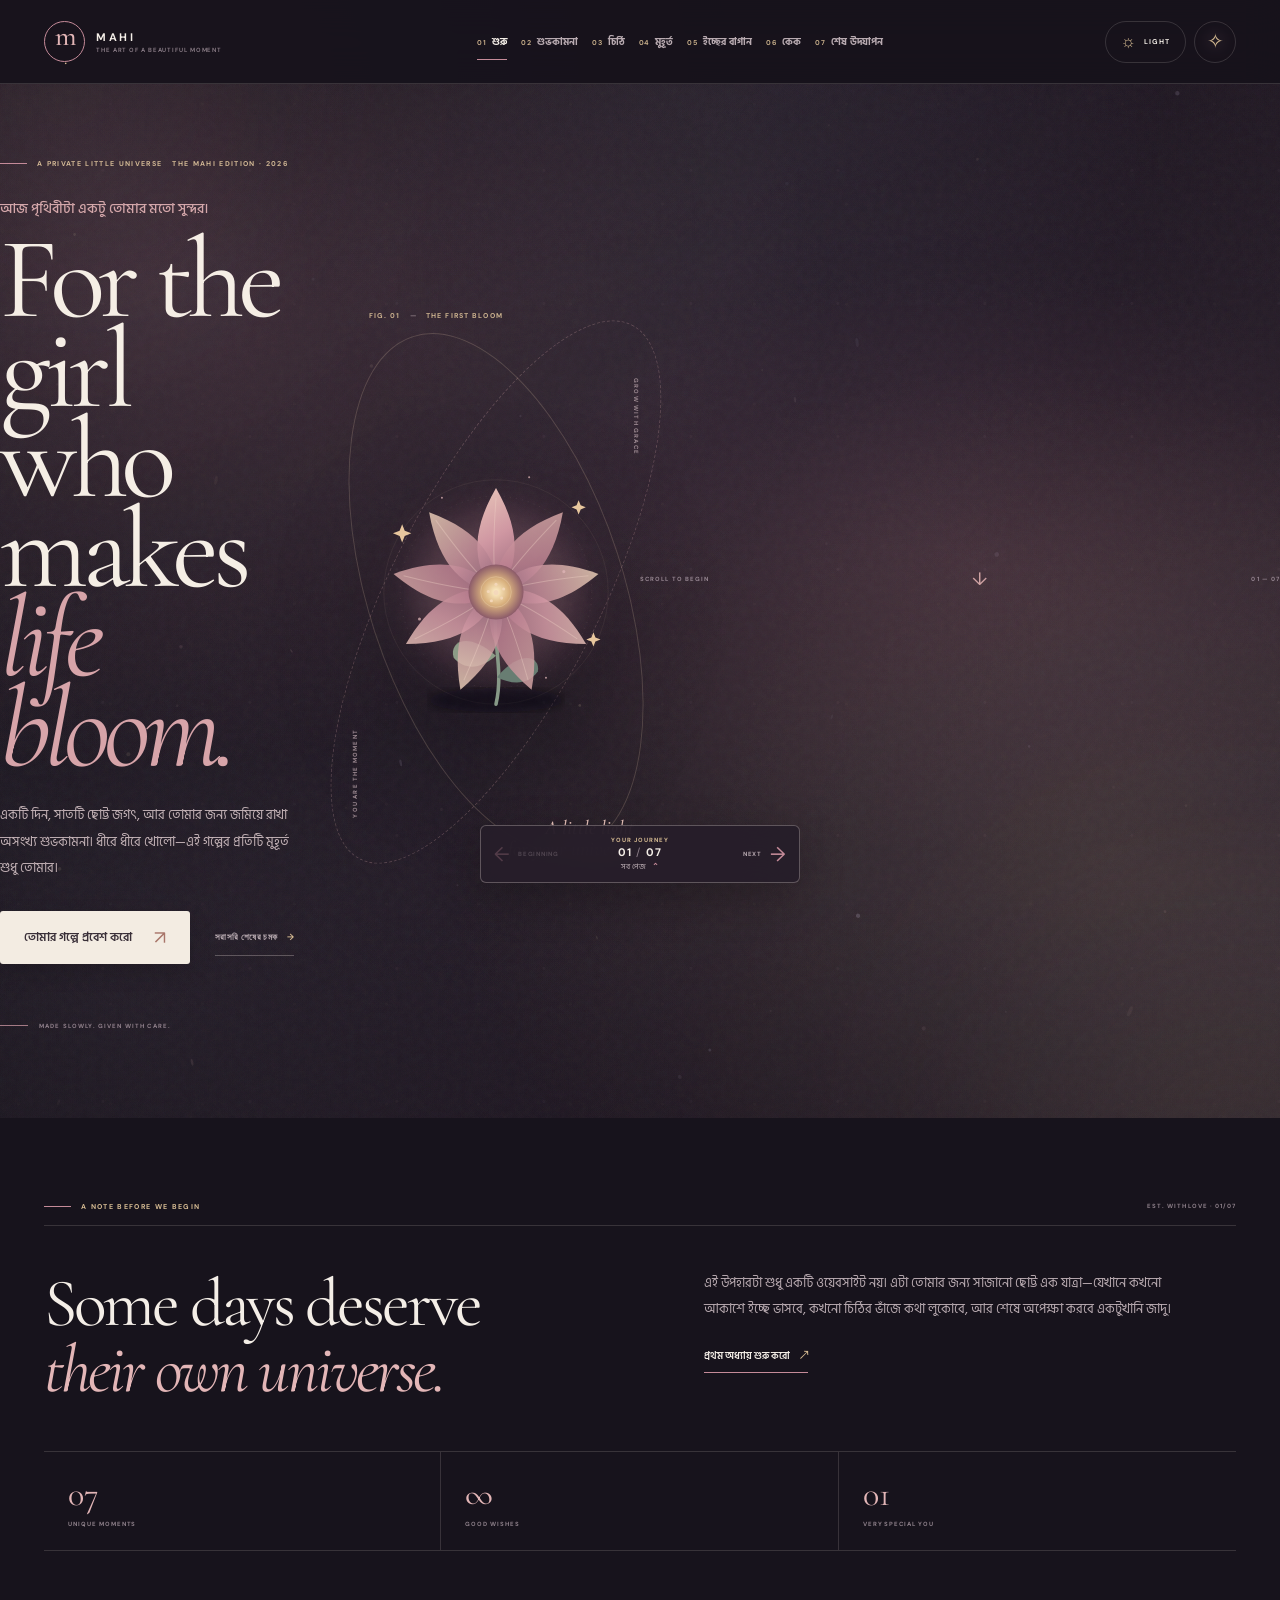
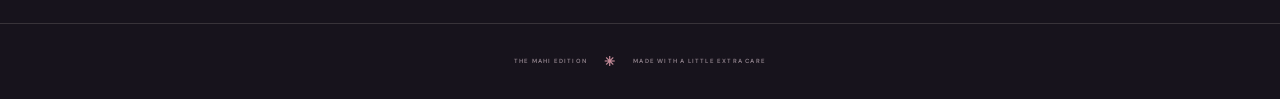
==== commit cf50852a: "Add cinematic ambient motion and graceful chapter transitions" ====
--- a/index.html
+++ b/index.html
@@ -7,7 +7,7 @@
 <title>Mahi — The Art of a Beautiful Moment</title><link rel="icon" href="assets/favicon.svg" type="image/svg+xml">
 <link rel="preconnect" href="https://fonts.googleapis.com"><link rel="preconnect" href="https://fonts.gstatic.com" crossorigin>
 <link href="https://fonts.googleapis.com/css2?family=Cormorant+Garamond:ital,wght@0,400;0,500;0,600;1,400;1,500;1,600&family=DM+Sans:wght@400;500;600;700&family=Hind+Siliguri:wght@400;500;600;700&display=swap" rel="stylesheet">
-<link rel="stylesheet" href="assets/mahi.css"><script src="assets/mahi.js" defer></script>
+<link rel="stylesheet" href="assets/mahi.css"><link rel="stylesheet" href="assets/cinematic.css"><script src="assets/mahi.js" defer></script><script src="assets/cinematic.js" defer></script>
 </head>
 <body data-page="home">
 <a class="skip-link" href="#main-content">মূল কনটেন্টে যাও</a>
--- a/assets/cinematic.css
+++ b/assets/cinematic.css
@@ -0,0 +1,125 @@
+
+/* The Mahi Edition — slow, cinematic ambient atmosphere */
+:root{
+  --mcin-rose:#c58b99;
+  --mcin-gold:#d8bd94;
+  --mcin-lilac:#bcb0c9;
+  --mcin-sage:#9ba997;
+}
+.mcin-host{position:relative;isolation:isolate}
+.mcin-scene{
+  position:absolute;inset:0;z-index:0;overflow:hidden;pointer-events:none;
+  contain:paint;isolation:isolate;
+}
+.mcin-scene__wash{
+  position:absolute;inset:-18%;z-index:0;opacity:.95;
+  background:
+    radial-gradient(ellipse at 22% 28%,color-mix(in srgb,var(--mcin-a,var(--mcin-rose)) 23%,transparent),transparent 35%),
+    radial-gradient(ellipse at 77% 68%,color-mix(in srgb,var(--mcin-b,var(--mcin-gold)) 16%,transparent),transparent 37%),
+    radial-gradient(ellipse at 56% 8%,color-mix(in srgb,var(--mcin-c,var(--mcin-lilac)) 11%,transparent),transparent 34%);
+  transform:translate3d(0,0,0);
+  animation:mcin-wash 34s cubic-bezier(.42,0,.25,1) infinite alternate;
+}
+.mcin-scene__orb{
+  position:absolute;z-index:1;width:min(47vw,650px);aspect-ratio:1;border-radius:50%;
+  filter:blur(58px);opacity:.12;mix-blend-mode:screen;
+  transform:translate3d(0,0,0);animation:mcin-float 29s ease-in-out infinite alternate;
+}
+.mcin-scene__orb--rose{
+  top:-28%;left:-18%;
+  background:radial-gradient(circle at 50% 50%,var(--mcin-a,var(--mcin-rose)),transparent 67%);
+}
+.mcin-scene__orb--gold{
+  right:-24%;bottom:-38%;width:min(54vw,730px);
+  background:radial-gradient(circle at 50% 50%,var(--mcin-b,var(--mcin-gold)),transparent 68%);
+  animation-delay:-13s;animation-duration:37s;
+}
+.mcin-scene__canvas{
+  position:absolute;inset:0;z-index:2;display:block;width:100%;height:100%;
+  opacity:.68;mix-blend-mode:screen;
+}
+.mcin-scene__veil{
+  position:absolute;inset:0;z-index:3;
+  background:
+    radial-gradient(ellipse at 50% 45%,transparent 28%,rgba(10,8,14,.12) 100%),
+    linear-gradient(180deg,rgba(10,8,14,.10),transparent 22%,transparent 78%,rgba(10,8,14,.15));
+}
+.mcin-scene:after{
+  content:"";position:absolute;inset:0;z-index:4;pointer-events:none;opacity:.095;
+  background-image:url("data:image/svg+xml,%3Csvg viewBox='0 0 180 180' xmlns='http://www.w3.org/2000/svg'%3E%3Cfilter id='n'%3E%3CfeTurbulence type='fractalNoise' baseFrequency='.78' numOctaves='3' stitchTiles='stitch'/%3E%3C/filter%3E%3Crect width='100%25' height='100%25' filter='url(%23n)' opacity='.34'/%3E%3C/svg%3E");
+  background-size:180px 180px;
+}
+.hero-layout,.hero-bottom,.finale-inner{position:relative;z-index:5}
+.finale-stars{position:absolute;z-index:4}
+.celebration-layer{z-index:6}
+.page-shell>*:not(.mcin-scene){position:relative;z-index:5}
+.mcin-scene[data-mood="wishes"]{--mcin-a:#bcb0c9;--mcin-b:#d8bd94;--mcin-c:#c58b99}
+.mcin-scene[data-mood="letter"]{--mcin-a:#d7a99b;--mcin-b:#e4cda8;--mcin-c:#c58b99}
+.mcin-scene[data-mood="memories"]{--mcin-a:#b7a6c4;--mcin-b:#9ba997;--mcin-c:#d8bd94}
+.mcin-scene[data-mood="garden"]{--mcin-a:#9ba997;--mcin-b:#c58b99;--mcin-c:#d8bd94}
+.mcin-scene[data-mood="cake"]{--mcin-a:#dfbd8c;--mcin-b:#c58b99;--mcin-c:#e8d7bf}
+.mcin-scene[data-mood="finale"]{--mcin-a:#d8bd94;--mcin-b:#dca7b2;--mcin-c:#bcb0c9}
+:root[data-theme="light"] .mcin-scene__wash{opacity:.58}
+:root[data-theme="light"] .mcin-scene__orb{opacity:.075;mix-blend-mode:multiply}
+:root[data-theme="light"] .mcin-scene__canvas{opacity:.38;mix-blend-mode:multiply}
+.mcin-motion-toggle{
+  position:relative;width:42px;min-width:42px;height:42px;padding:0;display:inline-flex;
+  align-items:center;justify-content:center;border:1px solid var(--line);border-radius:50%;
+  color:var(--text);background:transparent;cursor:pointer;transition:background .2s,border-color .2s,transform .2s;
+}
+.mcin-motion-toggle:hover{background:var(--panel);border-color:var(--line2);transform:translateY(-1px)}
+.mcin-toggle-icon{font:20px/1 var(--serif);color:var(--champagne)}
+.mcin-motion-toggle[aria-pressed="true"] .mcin-toggle-icon{text-shadow:0 0 15px color-mix(in srgb,var(--rose) 72%,transparent)}
+.mcin-toggle-label{position:absolute;width:1px;height:1px;padding:0;margin:-1px;overflow:hidden;clip:rect(0,0,0,0);white-space:nowrap;border:0}
+.mcin-motion-toggle.mcin-menu-option{
+  width:100%;height:45px;min-width:0;padding:0 10px;margin-top:9px;border-radius:4px;
+  justify-content:space-between;background:transparent;
+}
+.mcin-motion-toggle.mcin-menu-option .mcin-toggle-label{
+  position:static;width:auto;height:auto;margin:0;overflow:visible;clip:auto;
+  font:600 11px var(--bn);color:var(--muted);white-space:normal;
+}
+.mcin-motion-toggle.mcin-menu-option .mcin-toggle-icon{font-size:18px}
+.mcin-motion-toggle:disabled{opacity:.65;cursor:default;transform:none}
+#mcin-page-transition{
+  position:fixed;inset:0;z-index:9999;pointer-events:none;opacity:1;
+  background:
+    radial-gradient(ellipse at 50% 48%,rgba(197,139,153,.18),transparent 46%),
+    linear-gradient(135deg,#17131c,#241b27 55%,#17131c);
+  transition:opacity .78s cubic-bezier(.22,.72,.18,1);
+}
+#mcin-page-transition:after{
+  content:"";position:absolute;inset:0;opacity:.12;
+  background:radial-gradient(circle at 50% 50%,transparent 25%,#08070b 100%);
+}
+body.mcin-ready #mcin-page-transition{opacity:0}
+body.mcin-leaving #mcin-page-transition{opacity:1;transition-duration:.38s}
+@keyframes mcin-wash{
+  0%{transform:translate3d(-2.2%,-1.2%,0) scale(1)}
+  50%{transform:translate3d(1.6%,1.1%,0) scale(1.045)}
+  100%{transform:translate3d(2.4%,-1.8%,0) scale(1.02)}
+}
+@keyframes mcin-float{
+  0%{transform:translate3d(-3%,1%,0) scale(.96)}
+  50%{transform:translate3d(4%,-3%,0) scale(1.05)}
+  100%{transform:translate3d(-1%,4%,0) scale(1.02)}
+}
+html.mcin-motion-off .mcin-scene__wash,
+html.mcin-motion-off .mcin-scene__orb{animation:none!important}
+html.mcin-motion-off .mcin-scene__canvas{display:none}
+html.mcin-motion-off #mcin-page-transition{transition:none}
+@media(max-width:1120px){
+  .cinema-motion-toggle{width:40px;min-width:40px}
+}
+@media(max-width:640px){
+  .mcin-scene__orb{width:82vw;filter:blur(44px);opacity:.09}
+  .mcin-scene__orb--gold{width:90vw}
+  .mcin-scene__canvas{opacity:.48}
+  .mcin-scene:after{opacity:.065}
+  .mcin-motion-toggle.mcin-menu-option{min-height:46px}
+}
+@media(prefers-reduced-motion:reduce){
+  .mcin-scene__wash,.mcin-scene__orb{animation:none!important}
+  .mcin-scene__canvas{display:none}
+  #mcin-page-transition{transition:none}
+}
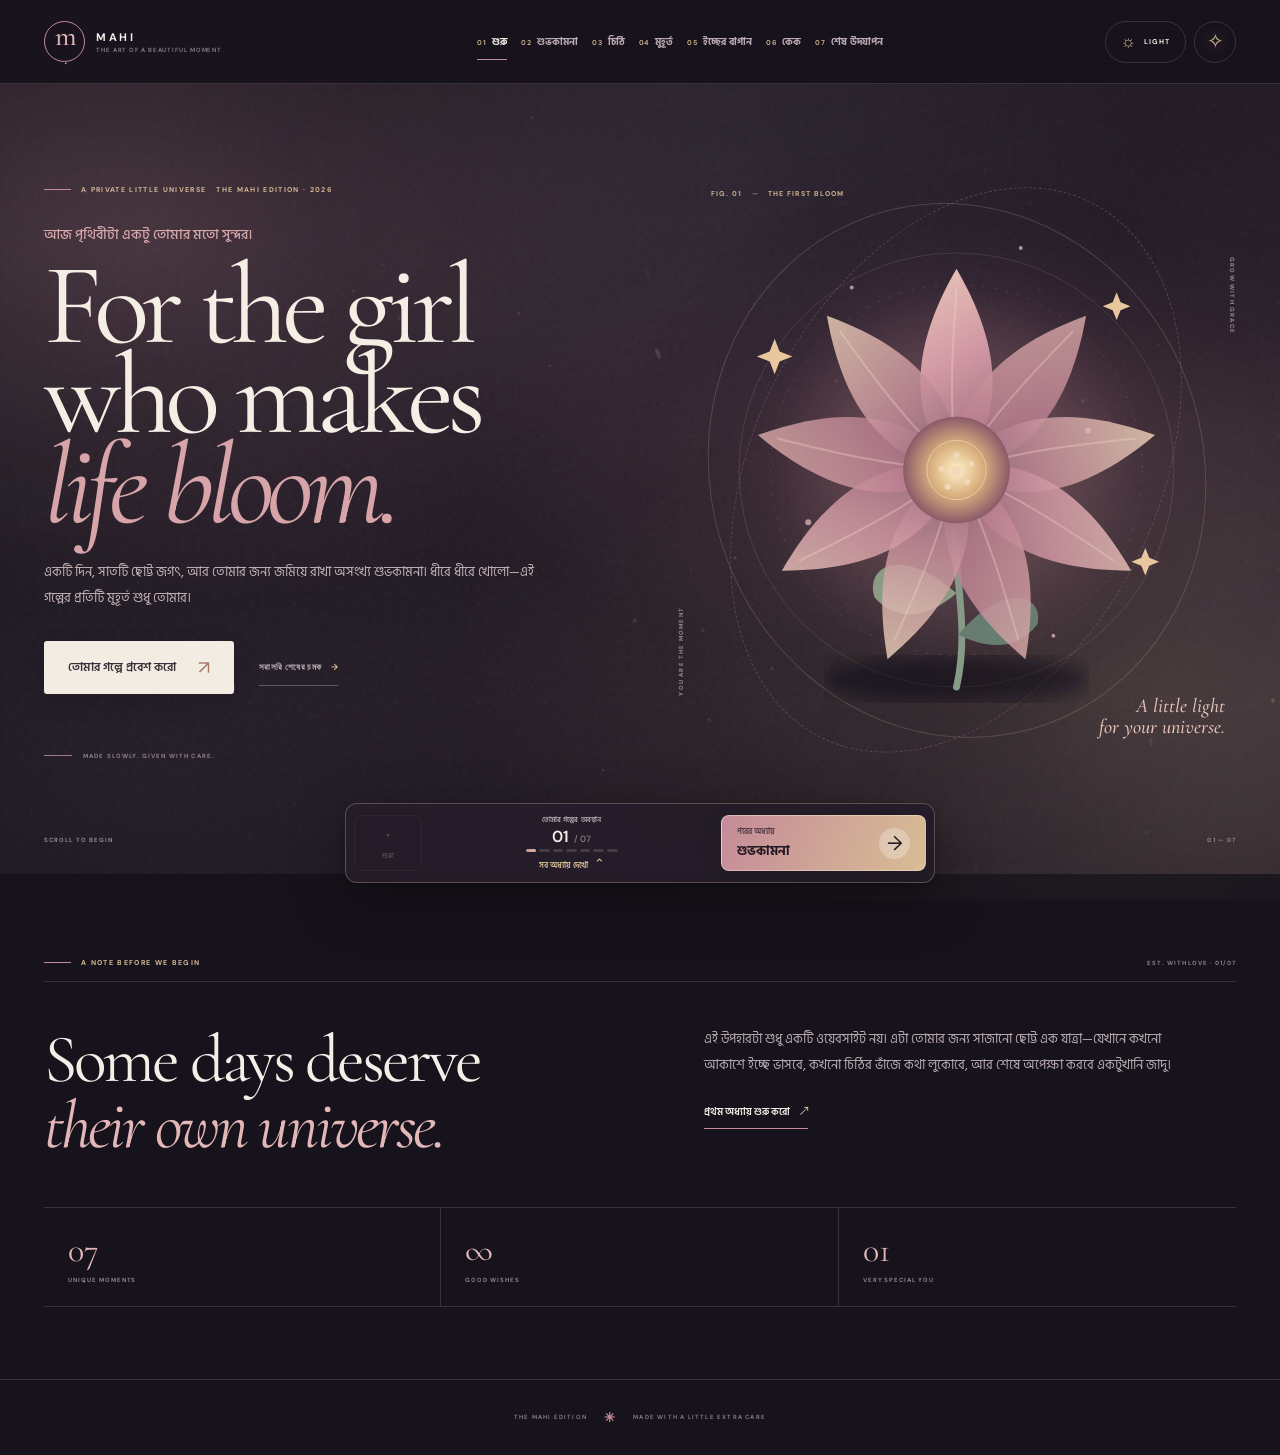
==== commit dbf7b7b0: "Make chapter navigation obvious and touch-friendly across all pages" ====
--- a/index.html
+++ b/index.html
@@ -7,7 +7,7 @@
 <title>Mahi — The Art of a Beautiful Moment</title><link rel="icon" href="assets/favicon.svg" type="image/svg+xml">
 <link rel="preconnect" href="https://fonts.googleapis.com"><link rel="preconnect" href="https://fonts.gstatic.com" crossorigin>
 <link href="https://fonts.googleapis.com/css2?family=Cormorant+Garamond:ital,wght@0,400;0,500;0,600;1,400;1,500;1,600&family=DM+Sans:wght@400;500;600;700&family=Hind+Siliguri:wght@400;500;600;700&display=swap" rel="stylesheet">
-<link rel="stylesheet" href="assets/mahi.css"><link rel="stylesheet" href="assets/cinematic.css"><script src="assets/mahi.js" defer></script><script src="assets/cinematic.js" defer></script>
+<link rel="stylesheet" href="assets/mahi.css"><link rel="stylesheet" href="assets/cinematic.css"><link rel="stylesheet" href="assets/navigation.css"><script src="assets/mahi.js" defer></script><script src="assets/cinematic.js" defer></script>
 </head>
 <body data-page="home">
 <a class="skip-link" href="#main-content">মূল কনটেন্টে যাও</a>
@@ -45,5 +45,24 @@
   <div class="moment-rail"><div><b>07</b><span>UNIQUE MOMENTS</span></div><div><b>∞</b><span>GOOD WISHES</span></div><div><b>01</b><span>VERY SPECIAL YOU</span></div></div>
 </section></main>
 <footer class="site-footer"><span>THE MAHI EDITION</span><i>✳</i><span>MADE WITH A LITTLE EXTRA CARE</span></footer>
-<nav class="page-dock" aria-label="পেজ পরিবর্তন"><span class="dock-step is-disabled"><span>←</span><small>BEGINNING</small></span><details class="page-switch"><summary><small>YOUR JOURNEY</small><b>01 <i>/</i> 07</b><span>সব পেজ <strong>⌃</strong></span></summary><div class="page-switch-panel"><p>CHOOSE A MOMENT</p><a class="dock-page-link is-active" href="index.html" aria-current="page"><span>01</span><b>শুরু</b></a><a class="dock-page-link" href="wishes.html"><span>02</span><b>শুভকামনা</b></a><a class="dock-page-link" href="letter.html"><span>03</span><b>চিঠি</b></a><a class="dock-page-link" href="memories.html"><span>04</span><b>মুহূর্ত</b></a><a class="dock-page-link" href="garden.html"><span>05</span><b>ইচ্ছের বাগান</b></a><a class="dock-page-link" href="cake.html"><span>06</span><b>কেক</b></a><a class="dock-page-link" href="finale.html"><span>07</span><b>শেষ উদযাপন</b></a></div></details><a class="dock-step dock-next" href="wishes.html" aria-label="পরের পেজ: শুভকামনা"><small>NEXT</small><span>→</span></a></nav>
+<nav class="page-dock page-dock--pro" aria-label="অধ্যায় নেভিগেশন">
+  <span class="dock-prev is-disabled" aria-hidden="true"><span>·</span><small>শুরু</small></span>
+  <details class="page-switch">
+    <summary aria-label="অধ্যায় 1 এর মধ্যে ৭টি; সব অধ্যায় দেখো">
+      <span class="dock-current-label">তোমার গল্পের অবস্থান</span>
+      <span class="dock-count"><b>01</b><i>/ 07</i></span>
+      <span class="dock-segments" aria-hidden="true"><i class="is-done"></i><i></i><i></i><i></i><i></i><i></i><i></i></span>
+      <span class="dock-all-label">সব অধ্যায় দেখো <b aria-hidden="true">⌃</b></span>
+    </summary>
+    <div class="page-switch-panel">
+      <p>THE SEVEN CHAPTERS</p>
+      <div class="dock-menu-note">এটি সাতটি আলাদা অধ্যায়ের একটি গল্প—যেকোনোটি বেছে নাও।</div>
+      <a class="dock-page-link is-active" href="index.html" aria-current="page"><span>01</span><b>শুরু</b><small>এখন এখানে</small></a><a class="dock-page-link" href="wishes.html"><span>02</span><b>শুভকামনা</b></a><a class="dock-page-link" href="letter.html"><span>03</span><b>চিঠি</b></a><a class="dock-page-link" href="memories.html"><span>04</span><b>মুহূর্ত</b></a><a class="dock-page-link" href="garden.html"><span>05</span><b>ইচ্ছের বাগান</b></a><a class="dock-page-link" href="cake.html"><span>06</span><b>কেক</b></a><a class="dock-page-link" href="finale.html"><span>07</span><b>শেষ উদযাপন</b></a>
+    </div>
+  </details>
+  <a class="dock-next-cta" href="wishes.html" aria-label="পরের অধ্যায়: শুভকামনা">
+    <span class="dock-next-copy"><small>পরের অধ্যায়</small><b>শুভকামনা</b></span>
+    <span class="dock-next-arrow" aria-hidden="true">→</span>
+  </a>
+</nav>
 </body></html>
--- a/assets/cinematic.css
+++ b/assets/cinematic.css
@@ -49,7 +49,7 @@
   background-image:url("data:image/svg+xml,%3Csvg viewBox='0 0 180 180' xmlns='http://www.w3.org/2000/svg'%3E%3Cfilter id='n'%3E%3CfeTurbulence type='fractalNoise' baseFrequency='.78' numOctaves='3' stitchTiles='stitch'/%3E%3C/filter%3E%3Crect width='100%25' height='100%25' filter='url(%23n)' opacity='.34'/%3E%3C/svg%3E");
   background-size:180px 180px;
 }
-.hero-layout,.hero-bottom,.finale-inner{position:relative;z-index:5}
+.hero-layout,.hero-bottom,.finale-inner{z-index:5}
 .finale-stars{position:absolute;z-index:4}
 .celebration-layer{z-index:6}
 .page-shell>*:not(.mcin-scene){position:relative;z-index:5}
--- a/assets/navigation.css
+++ b/assets/navigation.css
@@ -0,0 +1,121 @@
+
+/* Clear, persistent chapter navigation — desktop and mobile */
+.page-dock--pro{
+  width:min(590px,calc(100% - 32px));min-width:0;
+  display:grid;grid-template-columns:68px minmax(118px,1fr) 205px;
+  align-items:center;gap:10px;padding:8px;
+  border:1px solid rgba(224,195,166,.3);border-radius:12px;
+  background:color-mix(in srgb,#251d29 91%,transparent);
+  box-shadow:0 18px 54px rgba(0,0,0,.34),0 2px 10px rgba(0,0,0,.18);
+  -webkit-backdrop-filter:blur(24px);backdrop-filter:blur(24px);
+}
+.page-dock--pro .dock-prev{
+  width:68px;min-width:68px;min-height:56px;height:56px;
+  display:flex;justify-content:center;gap:5px;flex-direction:column;
+  align-items:center;border:1px solid var(--line);border-radius:8px;
+  color:var(--muted);transition:background .2s,border-color .2s,color .2s;
+}
+.page-dock--pro .dock-prev span{font:20px/1 var(--sans);color:var(--roseLight)}
+.page-dock--pro .dock-prev small{font:600 7px var(--bn);letter-spacing:0}
+.page-dock--pro .dock-prev:hover{background:var(--panel2);border-color:var(--line2);color:var(--text)}
+.page-dock--pro .dock-prev.is-disabled{opacity:.32;pointer-events:none}
+.page-dock--pro .page-switch{min-width:0;width:100%}
+.page-dock--pro .page-switch summary{
+  min-height:56px;gap:3px;padding:2px 4px;border-radius:8px;
+  transition:background .2s;cursor:pointer;
+}
+.page-dock--pro .page-switch summary:hover,
+.page-dock--pro .page-switch[open] summary{background:rgba(255,255,255,.045)}
+.page-dock--pro .dock-current-label{
+  color:var(--muted);font:600 7px var(--bn);letter-spacing:.02em;
+}
+.page-dock--pro .dock-count{display:flex;align-items:baseline;gap:4px}
+.page-dock--pro .dock-count b{font:600 16px/1 var(--sans);color:var(--text);letter-spacing:.06em}
+.page-dock--pro .dock-count i{font:500 9px var(--sans);font-style:normal;color:var(--faint)}
+.page-dock--pro .dock-segments{width:100%;max-width:92px;height:3px;display:flex;gap:3px;margin:1px auto 0}
+.page-dock--pro .dock-segments i{display:block;flex:1;border-radius:4px;background:rgba(245,231,226,.16)}
+.page-dock--pro .dock-segments i.is-done{background:linear-gradient(90deg,var(--rose),var(--champagne))}
+.page-dock--pro .dock-all-label{color:var(--champagne);font:600 8px var(--bn)}
+.page-dock--pro .dock-all-label b{font:13px var(--sans);margin-left:4px}
+.page-dock--pro .page-switch-panel{
+  width:min(300px,calc(100vw - 28px));max-height:min(65vh,480px);overflow-y:auto;
+  padding:13px;bottom:calc(100% + 12px);
+  border:1px solid rgba(224,195,166,.28);border-radius:12px;
+  background:color-mix(in srgb,#2a202d 96%,transparent);
+  box-shadow:0 22px 65px rgba(0,0,0,.4);
+}
+.page-dock--pro .page-switch-panel>p{
+  margin:4px 8px 5px;color:var(--champagne);
+  font:700 8px var(--sans);letter-spacing:.16em;
+}
+.page-dock--pro .dock-menu-note{
+  margin:0 8px 10px;color:var(--muted);font:400 10px var(--bn);
+}
+.page-dock--pro .dock-page-link{
+  min-height:44px;padding:9px 10px;display:grid;
+  grid-template-columns:25px 1fr auto;align-items:center;gap:8px;
+  border:1px solid transparent;border-radius:7px;
+  font:500 12px var(--bn);color:var(--muted);
+}
+.page-dock--pro .dock-page-link span{font:600 9px var(--sans);color:var(--champagne)}
+.page-dock--pro .dock-page-link b{font:600 12px var(--bn)}
+.page-dock--pro .dock-page-link small{font:600 7px var(--sans);letter-spacing:.1em;color:var(--roseLight)}
+.page-dock--pro .dock-page-link:hover,
+.page-dock--pro .dock-page-link.is-active{
+  background:rgba(255,255,255,.055);border-color:rgba(224,195,166,.17);color:var(--text);
+}
+.page-dock--pro .dock-next-cta{
+  min-width:0;min-height:56px;padding:0 15px;
+  display:flex;align-items:center;justify-content:space-between;gap:9px;
+  border:1px solid rgba(255,239,219,.42);border-radius:8px;
+  background:linear-gradient(112deg,#c58b99 0%,#d8bd94 100%);
+  color:#211922;box-shadow:0 7px 22px rgba(0,0,0,.17);
+  transition:transform .22s,filter .22s,box-shadow .22s;
+}
+.page-dock--pro .dock-next-cta:hover{
+  transform:translateY(-2px);filter:brightness(1.07);
+  box-shadow:0 11px 27px rgba(0,0,0,.24);
+}
+.page-dock--pro .dock-next-copy{display:flex;flex-direction:column;align-items:flex-start;gap:2px;min-width:0}
+.page-dock--pro .dock-next-copy small{font:600 8px var(--bn);color:rgba(35,25,34,.72)}
+.page-dock--pro .dock-next-copy b{
+  max-width:100%;overflow:hidden;text-overflow:ellipsis;white-space:nowrap;
+  font:700 13px var(--bn);color:#211922;
+}
+.page-dock--pro .dock-next-arrow{
+  flex:none;width:31px;height:31px;border-radius:50%;
+  display:grid;place-items:center;background:rgba(255,255,255,.28);
+  font:20px/1 var(--sans);color:#211922;
+}
+@media(max-width:640px){
+  .page-dock--pro{
+    width:calc(100% - 16px);bottom:max(8px,env(safe-area-inset-bottom));
+    grid-template-columns:43px minmax(65px,1fr) minmax(132px,46%);
+    gap:7px;padding:6px 7px;border-radius:13px;
+  }
+  .page-dock--pro .dock-prev{width:43px;min-width:43px;height:52px;min-height:52px;border-radius:9px}
+  .page-dock--pro .dock-prev small{display:none}
+  .page-dock--pro .dock-prev span{font-size:19px}
+  .page-dock--pro .page-switch summary{min-height:52px;padding:1px 0;gap:3px}
+  .page-dock--pro .dock-current-label{font-size:6px}
+  .page-dock--pro .dock-count b{font-size:14px}
+  .page-dock--pro .dock-count i{font-size:8px}
+  .page-dock--pro .dock-segments{max-width:72px;height:2px;gap:2px}
+  .page-dock--pro .dock-all-label{font-size:7px}
+  .page-dock--pro .dock-all-label b{font-size:11px}
+  .page-dock--pro .dock-next-cta{min-height:52px;padding:0 9px;gap:5px;border-radius:9px}
+  .page-dock--pro .dock-next-copy small{font-size:7px}
+  .page-dock--pro .dock-next-copy b{font-size:11px}
+  .page-dock--pro .dock-next-arrow{width:27px;height:27px;font-size:18px}
+  .page-dock--pro .page-switch-panel{width:min(300px,calc(100vw - 24px));max-height:62vh}
+}
+@media(max-width:370px){
+  .page-dock--pro{grid-template-columns:38px minmax(57px,1fr) minmax(124px,46%);gap:5px;padding:5px}
+  .page-dock--pro .dock-prev{width:38px;min-width:38px}
+  .page-dock--pro .dock-next-cta{padding:0 7px}
+  .page-dock--pro .dock-next-copy b{font-size:10px}
+}
+@media(prefers-reduced-motion:reduce){
+  .page-dock--pro .dock-prev,.page-dock--pro .dock-next-cta{transition:none}
+  .page-dock--pro .dock-next-cta:hover{transform:none}
+}
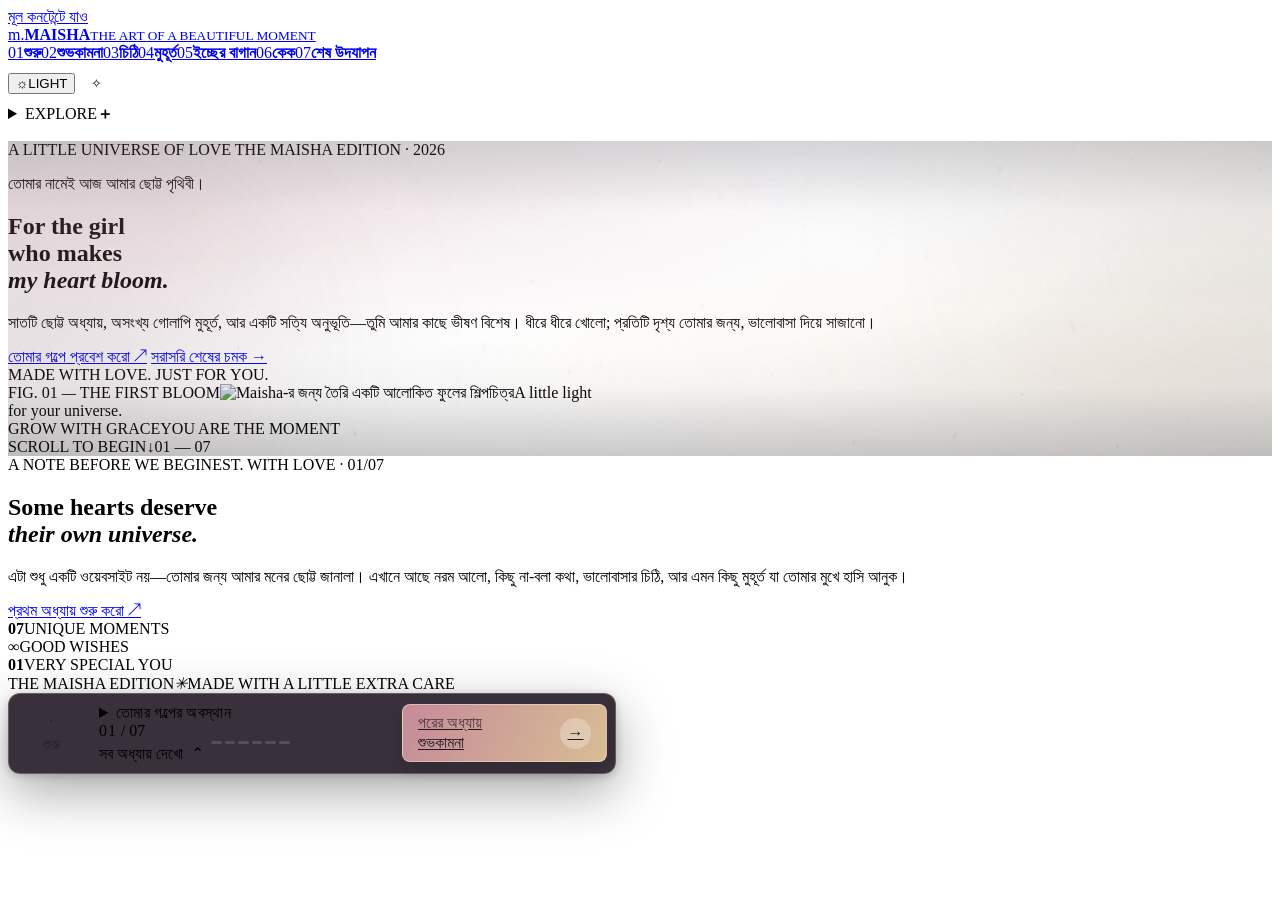
==== commit c78e8361: "Personalize the love edition for Maisha" ====
--- a/index.html
+++ b/index.html
@@ -2,18 +2,18 @@
 <html lang="bn">
 <head>
 <meta charset="utf-8"><meta name="viewport" content="width=device-width, initial-scale=1, viewport-fit=cover">
-<meta name="theme-color" content="#17131c"><meta name="description" content="Mahi-র জন্য এক অনন্য জন্মদিনের ডিজিটাল উপহার—সাতটি পৃষ্ঠা, সুন্দর স্মৃতি, ইচ্ছে ও ভালোবাসার শুভকামনা।">
-<meta property="og:type" content="website"><meta property="og:title" content="Mahi — The Art of a Beautiful Moment"><meta property="og:description" content="Mahi-র জন্য এক অনন্য জন্মদিনের ডিজিটাল উপহার—সাতটি পৃষ্ঠা, সুন্দর স্মৃতি, ইচ্ছে ও ভালোবাসার শুভকামনা।"><meta property="og:image" content="https://strongthink106-web.github.io/Mahi-pagli/assets/mahi-social.svg">
-<title>Mahi — The Art of a Beautiful Moment</title><link rel="icon" href="assets/favicon.svg" type="image/svg+xml">
+<meta name="theme-color" content="#17131c"><meta name="description" content="Maisha-র জন্য এক অনন্য জন্মদিনের ডিজিটাল উপহার—সাতটি পৃষ্ঠা, সুন্দর স্মৃতি, ইচ্ছে ও ভালোবাসার শুভকামনা।">
+<meta property="og:type" content="website"><meta property="og:title" content="Maisha — The Art of a Beautiful Moment"><meta property="og:description" content="Maisha-র জন্য এক অনন্য জন্মদিনের ডিজিটাল উপহার—সাতটি পৃষ্ঠা, সুন্দর স্মৃতি, ইচ্ছে ও ভালোবাসার শুভকামনা।"><meta property="og:image" content="https://strongthink106-web.github.io/Maisha-pagli/assets/maisha-social.svg">
+<title>Maisha — The Art of a Beautiful Moment</title><link rel="icon" href="assets/favicon.svg" type="image/svg+xml">
 <link rel="preconnect" href="https://fonts.googleapis.com"><link rel="preconnect" href="https://fonts.gstatic.com" crossorigin>
 <link href="https://fonts.googleapis.com/css2?family=Cormorant+Garamond:ital,wght@0,400;0,500;0,600;1,400;1,500;1,600&family=DM+Sans:wght@400;500;600;700&family=Hind+Siliguri:wght@400;500;600;700&display=swap" rel="stylesheet">
-<link rel="stylesheet" href="assets/mahi.css"><link rel="stylesheet" href="assets/cinematic.css"><link rel="stylesheet" href="assets/navigation.css"><script src="assets/mahi.js" defer></script><script src="assets/cinematic.js" defer></script>
+<link rel="stylesheet" href="assets/maisha.css"><link rel="stylesheet" href="assets/cinematic.css"><link rel="stylesheet" href="assets/navigation.css"><script src="assets/maisha.js" defer></script><script src="assets/cinematic.js" defer></script>
 </head>
 <body data-page="home">
 <a class="skip-link" href="#main-content">মূল কনটেন্টে যাও</a>
 <div class="reading-progress" aria-hidden="true"><span id="readingProgress"></span></div>
 <header class="site-header"><div class="header-inner shell">
-<a class="brand" href="index.html" aria-label="Mahi edition home"><span class="brand-monogram">m<span>.</span></span><span class="brand-name"><b>MAHI</b><small>THE ART OF A BEAUTIFUL MOMENT</small></span></a>
+<a class="brand" href="index.html" aria-label="Maisha edition home"><span class="brand-monogram">m<span>.</span></span><span class="brand-name"><b>MAISHA</b><small>THE ART OF A BEAUTIFUL MOMENT</small></span></a>
 <nav class="desktop-nav" aria-label="প্রধান পেজ নেভিগেশন"><a class="nav-link is-active" href="index.html" aria-current="page"><span>01</span><b>শুরু</b></a><a class="nav-link" href="wishes.html"><span>02</span><b>শুভকামনা</b></a><a class="nav-link" href="letter.html"><span>03</span><b>চিঠি</b></a><a class="nav-link" href="memories.html"><span>04</span><b>মুহূর্ত</b></a><a class="nav-link" href="garden.html"><span>05</span><b>ইচ্ছের বাগান</b></a><a class="nav-link" href="cake.html"><span>06</span><b>কেক</b></a><a class="nav-link" href="finale.html"><span>07</span><b>শেষ উদযাপন</b></a></nav>
 <div class="header-controls"><button class="theme-toggle" id="themeToggle" type="button" aria-label="হালকা থিম চালু করো" aria-pressed="false"><span class="theme-symbol">☼</span><span class="theme-label">LIGHT</span></button><details class="mobile-menu"><summary aria-label="সব পেজ দেখো"><span>EXPLORE</span><b>＋</b></summary><div class="mobile-menu-panel"><p>THE SEVEN MOMENTS</p><a class="mobile-page-link is-active" href="index.html" aria-current="page"><span>01</span><b>শুরু</b></a><a class="mobile-page-link" href="wishes.html"><span>02</span><b>শুভকামনা</b></a><a class="mobile-page-link" href="letter.html"><span>03</span><b>চিঠি</b></a><a class="mobile-page-link" href="memories.html"><span>04</span><b>মুহূর্ত</b></a><a class="mobile-page-link" href="garden.html"><span>05</span><b>ইচ্ছের বাগান</b></a><a class="mobile-page-link" href="cake.html"><span>06</span><b>কেক</b></a><a class="mobile-page-link" href="finale.html"><span>07</span><b>শেষ উদযাপন</b></a></div></details></div>
 </div></header>
@@ -22,18 +22,18 @@
   <div class="hero-noise" aria-hidden="true"></div>
   <div class="hero-layout shell">
     <div class="hero-copy">
-      <p class="eyebrow light-eyebrow"><span class="eyebrow-line"></span> A PRIVATE LITTLE UNIVERSE <span class="eyebrow-index">THE MAHI EDITION · 2026</span></p>
-      <p class="hero-kicker">আজ পৃথিবীটা একটু তোমার মতো সুন্দর।</p>
-      <h1 id="page-title">For the girl<br>who makes<br><em>life bloom.</em></h1>
-      <p class="hero-lead">একটি দিন, সাতটি ছোট্ট জগৎ, আর তোমার জন্য জমিয়ে রাখা অসংখ্য শুভকামনা। ধীরে ধীরে খোলো—এই গল্পের প্রতিটি মুহূর্ত শুধু তোমার।</p>
+      <p class="eyebrow light-eyebrow"><span class="eyebrow-line"></span> A LITTLE UNIVERSE OF LOVE <span class="eyebrow-index">THE MAISHA EDITION · 2026</span></p>
+      <p class="hero-kicker">তোমার নামেই আজ আমার ছোট্ট পৃথিবী।</p>
+      <h1 id="page-title">For the girl<br>who makes<br><em>my heart bloom.</em></h1>
+      <p class="hero-lead">সাতটি ছোট্ট অধ্যায়, অসংখ্য গোলাপি মুহূর্ত, আর একটি সত্যি অনুভূতি—তুমি আমার কাছে ভীষণ বিশেষ। ধীরে ধীরে খোলো; প্রতিটি দৃশ্য তোমার জন্য, ভালোবাসা দিয়ে সাজানো।</p>
       <div class="hero-actions">
         <a class="button button-ivory" href="wishes.html">তোমার গল্পে প্রবেশ করো <span>↗</span></a>
         <a class="underlink" href="finale.html">সরাসরি শেষের চমক <span>→</span></a>
       </div>
-      <div class="hero-footnote"><span class="footnote-rule"></span><span>MADE SLOWLY. GIVEN WITH CARE.</span></div>
+      <div class="hero-footnote"><span class="footnote-rule"></span><span>MADE WITH LOVE. JUST FOR YOU.</span></div>
     </div>
     <div class="hero-art">
-      <div class="hero-art-frame"><span class="art-index">FIG. 01 <i>—</i> THE FIRST BLOOM</span><img src="assets/mahi-bloom.svg" alt="Mahi-র জন্য তৈরি একটি আলোকিত ফুলের শিল্পচিত্র"><span class="art-caption">A little light<br>for your universe.</span></div>
+      <div class="hero-art-frame"><span class="art-index">FIG. 01 <i>—</i> THE FIRST BLOOM</span><img src="assets/maisha-bloom.svg" alt="Maisha-র জন্য তৈরি একটি আলোকিত ফুলের শিল্পচিত্র"><span class="art-caption">A little light<br>for your universe.</span></div>
       <span class="orbit-word orbit-word-a">GROW WITH GRACE</span><span class="orbit-word orbit-word-b">YOU ARE THE MOMENT</span>
     </div>
   </div>
@@ -41,10 +41,10 @@
 </section>
 <section class="home-after shell reveal">
   <div class="home-after-label"><span class="eyebrow"><span class="eyebrow-line"></span> A NOTE BEFORE WE BEGIN</span><span class="fine-index">EST. WITH LOVE · 01/07</span></div>
-  <div class="home-after-grid"><h2>Some days deserve<br><em>their own universe.</em></h2><div><p>এই উপহারটা শুধু একটি ওয়েবসাইট নয়। এটা তোমার জন্য সাজানো ছোট্ট এক যাত্রা—যেখানে কখনো আকাশে ইচ্ছে ভাসবে, কখনো চিঠির ভাঁজে কথা লুকোবে, আর শেষে অপেক্ষা করবে একটুখানি জাদু।</p><a class="line-link" href="wishes.html">প্রথম অধ্যায় শুরু করো <span>↗</span></a></div></div>
+  <div class="home-after-grid"><h2>Some hearts deserve<br><em>their own universe.</em></h2><div><p>এটা শুধু একটি ওয়েবসাইট নয়—তোমার জন্য আমার মনের ছোট্ট জানালা। এখানে আছে নরম আলো, কিছু না-বলা কথা, ভালোবাসার চিঠি, আর এমন কিছু মুহূর্ত যা তোমার মুখে হাসি আনুক।</p><a class="line-link" href="wishes.html">প্রথম অধ্যায় শুরু করো <span>↗</span></a></div></div>
   <div class="moment-rail"><div><b>07</b><span>UNIQUE MOMENTS</span></div><div><b>∞</b><span>GOOD WISHES</span></div><div><b>01</b><span>VERY SPECIAL YOU</span></div></div>
 </section></main>
-<footer class="site-footer"><span>THE MAHI EDITION</span><i>✳</i><span>MADE WITH A LITTLE EXTRA CARE</span></footer>
+<footer class="site-footer"><span>THE MAISHA EDITION</span><i>✳</i><span>MADE WITH A LITTLE EXTRA CARE</span></footer>
 <nav class="page-dock page-dock--pro" aria-label="অধ্যায় নেভিগেশন">
   <span class="dock-prev is-disabled" aria-hidden="true"><span>·</span><small>শুরু</small></span>
   <details class="page-switch">
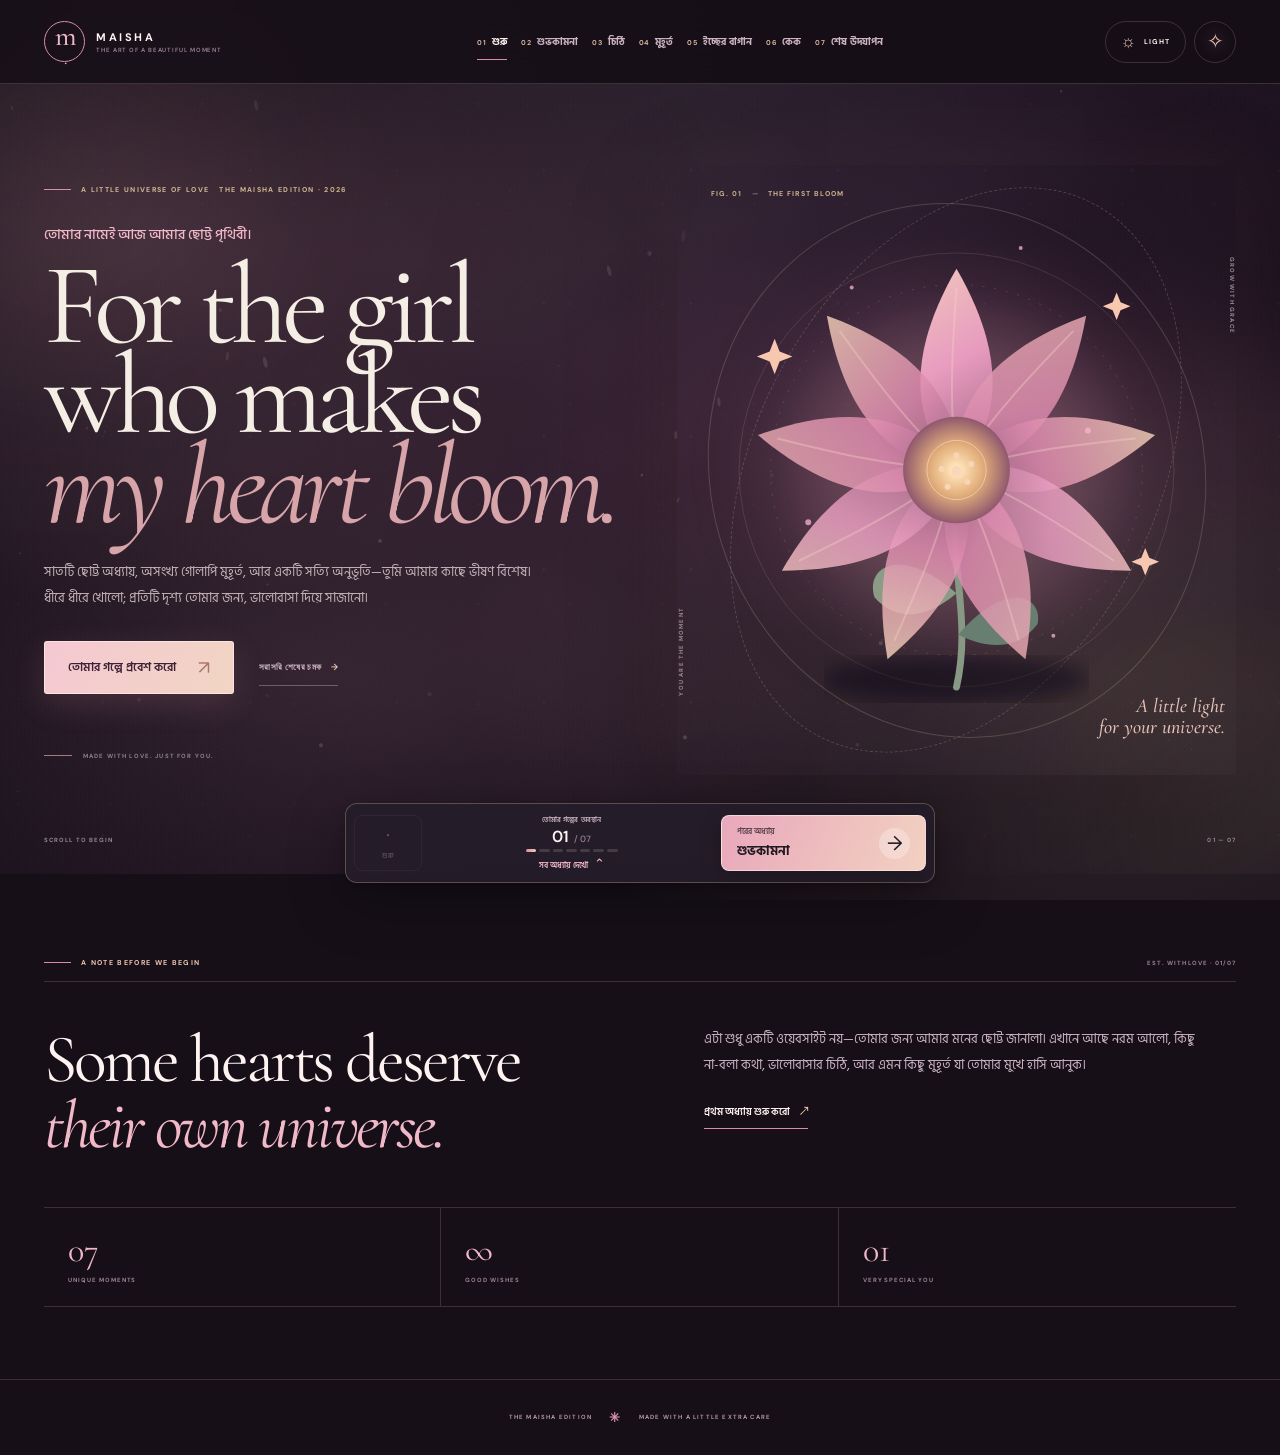
==== commit e6e0222d: "Update Maisha site metadata and canonical asset URLs" ====
--- a/index.html
+++ b/index.html
@@ -2,8 +2,8 @@
 <html lang="bn">
 <head>
 <meta charset="utf-8"><meta name="viewport" content="width=device-width, initial-scale=1, viewport-fit=cover">
-<meta name="theme-color" content="#17131c"><meta name="description" content="Maisha-র জন্য এক অনন্য জন্মদিনের ডিজিটাল উপহার—সাতটি পৃষ্ঠা, সুন্দর স্মৃতি, ইচ্ছে ও ভালোবাসার শুভকামনা।">
-<meta property="og:type" content="website"><meta property="og:title" content="Maisha — The Art of a Beautiful Moment"><meta property="og:description" content="Maisha-র জন্য এক অনন্য জন্মদিনের ডিজিটাল উপহার—সাতটি পৃষ্ঠা, সুন্দর স্মৃতি, ইচ্ছে ও ভালোবাসার শুভকামনা।"><meta property="og:image" content="https://strongthink106-web.github.io/Maisha-pagli/assets/maisha-social.svg">
+<meta name="theme-color" content="#160f18"><meta name="description" content="Maisha-র জন্য এক অনন্য জন্মদিনের ডিজিটাল উপহার—সাতটি পৃষ্ঠা, সুন্দর স্মৃতি, ইচ্ছে ও ভালোবাসার শুভকামনা।">
+<meta property="og:type" content="website"><meta property="og:title" content="Maisha — The Art of a Beautiful Moment"><meta property="og:description" content="Maisha-র জন্য এক অনন্য জন্মদিনের ডিজিটাল উপহার—সাতটি পৃষ্ঠা, সুন্দর স্মৃতি, ইচ্ছে ও ভালোবাসার শুভকামনা।"><meta property="og:image" content="https://strongthink106-web.github.io/my-Jan-maisha-/assets/maisha-social.svg">
 <title>Maisha — The Art of a Beautiful Moment</title><link rel="icon" href="assets/favicon.svg" type="image/svg+xml">
 <link rel="preconnect" href="https://fonts.googleapis.com"><link rel="preconnect" href="https://fonts.gstatic.com" crossorigin>
 <link href="https://fonts.googleapis.com/css2?family=Cormorant+Garamond:ital,wght@0,400;0,500;0,600;1,400;1,500;1,600&family=DM+Sans:wght@400;500;600;700&family=Hind+Siliguri:wght@400;500;600;700&display=swap" rel="stylesheet">
--- a/assets/maisha.css
+++ b/assets/maisha.css
@@ -0,0 +1,255 @@
+
+:root{color-scheme:dark;--bg:#17131c;--bg2:#201923;--panel:#261e29;--panel2:#302532;--text:#f4eee7;--muted:#b9abb1;--faint:#8f818b;--line:rgba(245,231,226,.15);--line2:rgba(245,231,226,.28);--rose:#c58b99;--roseLight:#e3b6b7;--champagne:#d8bd94;--sage:#9ba997;--lilac:#bcb0c9;--paper:#f3ece2;--paperInk:#392f38;--serif:'Cormorant Garamond',Georgia,serif;--sans:'DM Sans',Arial,sans-serif;--bn:'Hind Siliguri',sans-serif;--max:1280px;--header:84px;--ease:cubic-bezier(.2,.75,.25,1)}
+:root[data-theme="light"]{color-scheme:light;--bg:#eee7df;--bg2:#f5eee6;--panel:#e7ddd5;--panel2:#ded1ca;--text:#302630;--muted:#776973;--faint:#968890;--line:rgba(58,42,53,.16);--line2:rgba(58,42,53,.28);--rose:#a9697c;--roseLight:#b97988;--champagne:#9c794f;--sage:#768a78;--lilac:#9687aa;--paper:#fbf5ec;--paperInk:#392f38}
+*{box-sizing:border-box}html{scroll-behavior:smooth;scroll-padding-top:100px}body{margin:0;min-height:100vh;background:var(--bg);color:var(--text);font-family:var(--bn),var(--sans),sans-serif;overflow-x:hidden;transition:background .35s,color .35s}body:before{content:"";position:fixed;inset:0;z-index:-2;pointer-events:none;background:radial-gradient(ellipse at 10% 10%,rgba(175,131,144,.09),transparent 38%),radial-gradient(ellipse at 88% 88%,rgba(181,151,115,.055),transparent 34%)}a{color:inherit;text-decoration:none}button,summary{font:inherit}button{color:inherit}button:focus-visible,a:focus-visible,summary:focus-visible{outline:2px solid var(--champagne);outline-offset:5px;border-radius:5px}::selection{background:var(--rose);color:#17131c}.shell{width:min(var(--max),calc(100% - 88px));margin-inline:auto}
+.skip-link{position:fixed;top:8px;left:8px;z-index:1000;padding:12px 16px;background:var(--text);color:var(--bg);transform:translateY(-150%);border-radius:4px}.skip-link:focus{transform:translateY(0)}
+.reading-progress{height:2px;position:fixed;top:0;left:0;right:0;z-index:120;background:transparent}.reading-progress span{display:block;height:100%;width:0;background:linear-gradient(90deg,var(--rose),var(--champagne));transition:width .08s linear}
+.site-header{height:var(--header);position:sticky;top:0;z-index:90;background:color-mix(in srgb,var(--bg) 87%,transparent);border-bottom:1px solid var(--line);backdrop-filter:blur(18px);-webkit-backdrop-filter:blur(18px)}
+.header-inner{height:100%;display:grid;grid-template-columns:225px 1fr 145px;align-items:center;gap:15px}
+.brand{display:flex;align-items:center;gap:11px;width:max-content}
+.brand-monogram{width:41px;height:41px;border:1px solid var(--rose);border-radius:50%;display:grid;place-items:center;font:500 28px/1 var(--serif);color:var(--roseLight);letter-spacing:-.08em}.brand-monogram span{font-size:17px;color:var(--champagne)}
+.brand-name{display:flex;flex-direction:column;gap:2px}.brand-name b{font:700 11px var(--sans);letter-spacing:.23em}.brand-name small{font:600 6px var(--sans);letter-spacing:.15em;color:var(--faint)}
+.desktop-nav{display:flex;justify-content:center;align-items:center;gap:clamp(7px,1.1vw,17px);white-space:nowrap}
+.nav-link{display:flex;align-items:center;gap:5px;padding:11px 0 9px;border-bottom:1px solid transparent;color:var(--muted);font:500 10px var(--bn);transition:color .2s,border-color .2s}
+.nav-link span{font:600 7px var(--sans);letter-spacing:.12em;color:var(--champagne)}.nav-link:hover,.nav-link.is-active{color:var(--text);border-color:var(--rose)}.nav-link.is-active b{font-weight:700}
+.header-controls{display:flex;justify-content:flex-end;align-items:center;gap:8px}
+.theme-toggle{height:42px;min-width:81px;padding:0 11px;display:flex;align-items:center;justify-content:center;gap:8px;border:1px solid var(--line);border-radius:30px;background:transparent;cursor:pointer;transition:background .2s,border-color .2s}
+.theme-toggle:hover{background:var(--panel);border-color:var(--line2)}.theme-symbol{font-size:17px;color:var(--champagne)}.theme-label{font:700 7px var(--sans);letter-spacing:.16em}
+.mobile-menu{display:none;position:relative}.mobile-menu summary{height:42px;min-width:92px;padding:0 12px;display:flex;align-items:center;justify-content:center;gap:10px;list-style:none;border:1px solid var(--line);border-radius:30px;cursor:pointer;font:700 7px var(--sans);letter-spacing:.15em}.mobile-menu summary::-webkit-details-marker,.page-switch summary::-webkit-details-marker{display:none}.mobile-menu summary b{font:16px var(--sans);color:var(--rose)}.mobile-menu-panel,.page-switch-panel{position:absolute;top:calc(100% + 13px);right:0;width:270px;padding:16px;background:var(--panel);border:1px solid var(--line2);box-shadow:0 25px 75px rgba(0,0,0,.25);border-radius:8px;z-index:110}.mobile-menu-panel>p,.page-switch-panel>p{margin:2px 6px 10px;color:var(--champagne);font:700 7px var(--sans);letter-spacing:.18em}
+.mobile-page-link,.dock-page-link{display:flex;align-items:center;gap:12px;padding:11px 9px;border-radius:4px;color:var(--muted);font:500 12px var(--bn);transition:background .18s,color .18s}.mobile-page-link span,.dock-page-link span{color:var(--champagne);font:600 8px var(--sans)}.mobile-page-link:hover,.dock-page-link:hover,.mobile-page-link.is-active,.dock-page-link.is-active{background:var(--bg2);color:var(--text)}
+.page-shell{min-height:calc(100svh - var(--header) - 76px);padding:70px 0 116px}
+.eyebrow{display:flex;align-items:center;gap:10px;color:var(--champagne);font:700 7px var(--sans);letter-spacing:.19em;text-transform:uppercase;margin:0 0 22px}
+.eyebrow-line{display:inline-block;width:27px;height:1px;background:var(--rose)}
+.page-intro{position:relative;margin-bottom:40px}.intro-row{display:flex;justify-content:space-between;align-items:flex-end;gap:35px}
+h1,h2{font-family:var(--serif);font-weight:500;letter-spacing:-.045em}
+.page-intro h1{font-size:clamp(58px,7.1vw,96px);line-height:.88;margin:0 0 19px}
+.page-intro h1 em{color:var(--roseLight);font-weight:400}
+.page-lead{max-width:540px;color:var(--muted);font:400 14px/2 var(--bn);margin:0}
+.large-index{font:400 clamp(46px,6vw,76px)/.8 var(--serif);color:var(--rose);white-space:nowrap;padding-bottom:5px}
+.large-index span{font:600 9px var(--sans);letter-spacing:.15em;color:var(--faint);margin-left:5px}
+.button{min-height:53px;padding:0 23px;display:inline-flex;align-items:center;justify-content:center;gap:22px;border:1px solid transparent;border-radius:3px;cursor:pointer;font:600 12px var(--bn);transition:transform .25s var(--ease),background .25s,border-color .25s,box-shadow .25s}
+.button:hover{transform:translateY(-3px)}.button span{font:19px var(--sans)}
+.button-ivory{background:var(--paper);color:var(--paperInk);box-shadow:0 8px 22px rgba(0,0,0,.14)}.button-ivory:hover{background:#fff8ef;box-shadow:0 13px 30px rgba(0,0,0,.2)}.button-ivory span{color:#a87569}
+.underlink{padding:12px 0;border-bottom:1px solid var(--line2);color:var(--muted);font:600 9px var(--sans);letter-spacing:.04em}.underlink span{color:var(--champagne);padding-left:7px}
+.closing-note{margin:34px 0 0;color:var(--muted);font:400 11px var(--sans);letter-spacing:.03em;display:flex;align-items:center;gap:10px}.closing-note span{color:var(--champagne);font-size:17px}
+.site-footer{height:76px;border-top:1px solid var(--line);display:flex;align-items:center;justify-content:center;gap:17px;color:var(--faint);font:600 6px var(--sans);letter-spacing:.2em}.site-footer i{font-style:normal;color:var(--rose);font-size:13px}
+.page-dock{position:fixed;z-index:100;left:50%;bottom:17px;transform:translateX(-50%);min-width:320px;display:flex;align-items:center;justify-content:space-between;gap:16px;padding:6px 13px;background:color-mix(in srgb,var(--panel) 93%,transparent);border:1px solid var(--line2);border-radius:6px;box-shadow:0 15px 45px rgba(0,0,0,.24);backdrop-filter:blur(18px)}
+.dock-step{display:flex;align-items:center;gap:8px;min-width:73px;min-height:44px;color:var(--muted)}.dock-step span{font:20px var(--sans);color:var(--rose)}.dock-step small{font:700 6px var(--sans);letter-spacing:.13em}.dock-next{justify-content:flex-end}.dock-step.is-disabled{opacity:.28}
+.page-switch{position:relative;flex:1;text-align:center}.page-switch summary{min-height:44px;display:flex;align-items:center;justify-content:center;flex-direction:column;list-style:none;cursor:pointer;gap:1px}.page-switch summary>small{color:var(--champagne);font:700 6px var(--sans);letter-spacing:.16em}.page-switch summary>b{font:700 11px var(--sans);letter-spacing:.11em}.page-switch summary>b i{font-style:normal;color:var(--faint);font-weight:400}.page-switch summary>span{color:var(--muted);font:400 8px var(--bn)}.page-switch summary>span strong{color:var(--rose);margin-left:4px}
+.page-switch-panel{top:auto;bottom:calc(100% + 12px);left:50%;right:auto;transform:translateX(-50%);text-align:left}
+.reveal{opacity:0;transform:translateY(20px);transition:opacity .75s var(--ease),transform .75s var(--ease)}.reveal.is-visible{opacity:1;transform:none}
+.hero-stage{min-height:min(790px,calc(100svh - var(--header)));position:relative;display:flex;align-items:center;overflow:hidden;background:radial-gradient(ellipse at 76% 46%,rgba(150,93,113,.22),transparent 37%),radial-gradient(ellipse at 10% 90%,rgba(114,102,120,.12),transparent 35%),linear-gradient(112deg,#17131c 0%,#211824 58%,#2a1f2b 100%);isolation:isolate}
+.hero-stage:after{content:"";position:absolute;z-index:-1;inset:0;opacity:.21;pointer-events:none;background-image:url("data:image/svg+xml,%3Csvg viewBox='0 0 180 180' xmlns='http://www.w3.org/2000/svg'%3E%3Cfilter id='grain'%3E%3CfeTurbulence type='fractalNoise' baseFrequency='.82' numOctaves='3' stitchTiles='stitch'/%3E%3C/filter%3E%3Crect width='100%25' height='100%25' filter='url(%23grain)' opacity='.18'/%3E%3C/svg%3E")}
+.hero-noise{position:absolute;z-index:-1;inset:0;background:radial-gradient(circle at 20% 20%,rgba(218,181,153,.07) 0 1px,transparent 2px),radial-gradient(circle at 70% 65%,rgba(225,186,187,.1) 0 1px,transparent 2px);background-size:92px 100px,147px 133px;opacity:.45}
+.hero-layout{display:grid;grid-template-columns:1.02fr .98fr;align-items:center;gap:4vw;padding:55px 0 73px}
+.hero-copy{position:relative;z-index:2;padding:20px 0 15px}.light-eyebrow{color:#d3b995}.hero-eyebrow .eyebrow-index{margin-left:auto}
+.hero-copy .eyebrow{margin-bottom:29px}.hero-kicker{font:500 14px var(--bn);color:#d4a7aa;margin:0 0 15px}
+.hero-copy h1{font:400 clamp(74px,9vw,124px)/.78 var(--serif);letter-spacing:-.055em;margin:0 0 28px;color:#f5eee5}
+.hero-copy h1 em{font-weight:400;color:#d7a4a9}.hero-lead{max-width:500px;margin:0 0 29px;color:#c3b2b6;font:400 13px/2.05 var(--bn)}
+.hero-actions{display:flex;align-items:center;gap:25px;flex-wrap:wrap}
+.hero-footnote{margin-top:58px;display:flex;align-items:center;gap:11px;color:#91818c;font:700 6px var(--sans);letter-spacing:.19em}.footnote-rule{width:28px;height:1px;background:#a47b85}
+.hero-art{height:min(610px,53vw);min-height:480px;position:relative;display:grid;place-items:center}
+.hero-art-frame{position:relative;width:100%;height:100%;display:grid;place-items:center}
+.hero-art-frame:before{content:"";position:absolute;width:88%;height:88%;border:1px solid rgba(220,190,165,.22);border-radius:50%;transform:rotate(-18deg)}
+.hero-art-frame:after{content:"";position:absolute;width:72%;height:98%;border:1px dashed rgba(218,172,174,.26);border-radius:50%;transform:rotate(27deg)}
+.hero-art img{position:relative;z-index:1;width:106%;max-width:650px;filter:drop-shadow(0 35px 65px rgba(0,0,0,.28));animation:art-breathe 8s ease-in-out infinite}
+@keyframes art-breathe{50%{transform:translateY(-10px) rotate(1deg)}}
+.art-index{position:absolute;z-index:3;top:4%;left:6%;font:700 7px var(--sans);letter-spacing:.16em;color:#cdb38f}.art-index i{font-style:normal;color:#8e7d85;margin:0 6px}
+.art-caption{position:absolute;z-index:3;right:2%;bottom:6%;font:italic 500 20px/1.05 var(--serif);color:#e6c2b9;text-align:right}
+.orbit-word{position:absolute;z-index:2;font:700 6px var(--sans);letter-spacing:.2em;color:#9c8991;writing-mode:vertical-rl}.orbit-word-a{top:15%;right:0}.orbit-word-b{bottom:13%;left:0;transform:rotate(180deg)}
+.hero-bottom{position:absolute;bottom:22px;left:0;right:0;display:flex;align-items:center;justify-content:space-between;color:#978792;font:700 6px var(--sans);letter-spacing:.18em}.scroll-mark{font:18px var(--sans);color:#d0a3a4}
+.home-after{padding:84px 0 72px}
+.home-after-label{display:flex;justify-content:space-between;align-items:center;border-bottom:1px solid var(--line);padding-bottom:14px}.home-after-label .eyebrow{margin:0}.fine-index{font:700 6px var(--sans);letter-spacing:.16em;color:var(--faint)}
+.home-after-grid{display:grid;grid-template-columns:1fr 1fr;gap:10vw;padding:44px 0 48px}
+.home-after-grid h2{font:400 clamp(42px,5.3vw,68px)/.98 var(--serif);margin:0;color:var(--text)}.home-after-grid h2 em{color:var(--roseLight)}
+.home-after-grid p{max-width:500px;margin:0 0 19px;color:var(--muted);font:400 13px/2 var(--bn)}.line-link{font:600 10px var(--bn);color:var(--text);border-bottom:1px solid var(--rose);padding-bottom:8px}.line-link span{color:var(--champagne);margin-left:8px}
+.moment-rail{display:grid;grid-template-columns:repeat(3,1fr);border-block:1px solid var(--line)}
+.moment-rail>div{padding:22px 24px;display:flex;flex-direction:column;gap:5px;border-right:1px solid var(--line)}.moment-rail>div:last-child{border:0}
+.moment-rail b{font:400 34px var(--serif);color:var(--roseLight)}.moment-rail span{font:700 6px var(--sans);letter-spacing:.16em;color:var(--faint)}
+.wish-universe{position:relative;padding:12px 0}
+.wish-grid{display:grid;grid-template-columns:repeat(3,1fr);gap:13px;position:relative;z-index:2}
+.wish-star{min-height:235px;position:relative;padding:21px 22px 19px;border:1px solid var(--line);background:linear-gradient(140deg,rgba(255,255,255,.025),rgba(255,255,255,.005));text-align:left;display:flex;align-items:flex-start;flex-direction:column;cursor:pointer;overflow:hidden;transition:transform .28s var(--ease),border-color .28s,background .28s}
+.wish-star:before{content:"";position:absolute;inset:0;background:radial-gradient(circle at 90% 12%,rgba(219,174,169,.12),transparent 45%);opacity:0;transition:opacity .3s}
+.wish-star:hover{transform:translateY(-5px);border-color:rgba(221,185,159,.5)}.wish-star:hover:before{opacity:1}
+.wish-number{font:700 6px var(--sans);letter-spacing:.17em;color:var(--champagne)}
+.wish-glyph{position:absolute;right:19px;top:15px;color:var(--roseLight);font-size:28px;text-shadow:0 0 24px rgba(224,176,179,.3)}
+.wish-star>b{font:500 29px var(--serif);letter-spacing:-.02em;margin-top:43px;color:var(--text)}
+.wish-bn{font:400 11px var(--bn);color:var(--roseLight);margin-top:2px}
+.wish-message{display:none;max-width:270px;margin-top:13px;color:var(--muted);font:400 11px/1.9 var(--bn)}
+.wish-star>small{margin-top:auto;padding-top:18px;color:#9b8992;font:700 6px var(--sans);letter-spacing:.15em}.wish-star>small i{font-style:normal;color:var(--champagne);margin-left:6px}
+.wish-star[aria-expanded=true]{background:linear-gradient(145deg,#342632,#261e29);border-color:rgba(220,180,158,.7);min-height:250px}
+.wish-star[aria-expanded=true] .wish-message{display:block;animation:reveal .4s var(--ease) both}
+.wish-star[aria-expanded=true]>b{margin-top:26px}
+@keyframes reveal{from{opacity:0;transform:translateY(8px)}to{opacity:1;transform:none}}
+.wish-centerpiece{position:absolute;top:50%;left:50%;transform:translate(-50%,-50%);z-index:1;width:94px;height:94px;border:1px solid rgba(218,184,153,.22);border-radius:50%;display:flex;flex-direction:column;align-items:center;justify-content:center;background:var(--bg)}
+.wish-centerpiece span{font:700 6px var(--sans);letter-spacing:.17em;color:var(--champagne)}.wish-centerpiece b{font:400 34px/.85 var(--serif);color:var(--roseLight)}.wish-centerpiece i{font-style:normal;color:var(--champagne)}
+.letter-page .page-intro{margin-bottom:32px}
+.letter-experience{display:grid;grid-template-columns:.65fr 1.35fr;gap:5vw;align-items:center;min-height:350px}
+.letter-side-note{padding:15px 0 15px 25px;border-left:1px solid var(--rose);max-width:230px}.side-note-number{color:var(--champagne);font:700 6px var(--sans);letter-spacing:.18em}.letter-side-note p{color:var(--muted);font:400 13px/2 var(--bn);margin:16px 0 25px}.side-note-mark{font:italic 500 35px var(--serif);color:var(--roseLight)}
+.envelope-scene{height:340px;position:relative;display:flex;align-items:center;justify-content:center;flex-direction:column;perspective:900px}
+.envelope-shadow{position:absolute;bottom:52px;width:58%;height:30px;border-radius:50%;background:rgba(0,0,0,.34);filter:blur(17px)}
+.letter-envelope{width:min(430px,90%);height:270px;position:relative;transform-style:preserve-3d;transition:transform .65s var(--ease)}
+.envelope-back{position:absolute;inset:0;background:linear-gradient(140deg,#85616f,#674957);clip-path:polygon(0 0,100% 0,100% 100%,0 100%);border:1px solid rgba(246,220,205,.3)}
+.letter-sheet-peek{position:absolute;z-index:1;left:8%;right:8%;top:-12%;height:82%;background:var(--paper);box-shadow:0 3px 12px rgba(0,0,0,.2);transition:transform .8s var(--ease)}
+.envelope-front{position:absolute;z-index:3;inset:0;background:linear-gradient(150deg,#b07a84,#805866);clip-path:polygon(0 0,50% 58%,100% 0,100% 100%,0 100%)}
+.envelope-flap{position:absolute;z-index:4;inset:0;background:linear-gradient(160deg,#c08d94,#956676);clip-path:polygon(0 0,100% 0,50% 58%);transform-origin:top center;transition:transform .7s var(--ease),z-index .01s .5s}
+.wax-seal{position:absolute;z-index:6;left:50%;top:58%;transform:translate(-50%,-50%);width:57px;height:57px;border-radius:50%;border:1px solid rgba(248,229,203,.7);background:radial-gradient(circle at 35% 30%,#d3a7a1,#805366 76%);box-shadow:0 8px 21px rgba(0,0,0,.23);display:flex;flex-direction:column;align-items:center;justify-content:center;color:#f2dfce;cursor:pointer;transition:transform .3s,opacity .3s}
+.wax-seal span{font:500 22px var(--serif)}.wax-seal i{font:12px var(--sans);font-style:normal;color:#ead0bb}
+.wax-seal:hover{transform:translate(-50%,-50%) scale(1.08)}
+.letter-envelope.is-open .envelope-flap{transform:rotateX(180deg);z-index:0}.letter-envelope.is-open .letter-sheet-peek{transform:translateY(-75px) scale(1.03)}.letter-envelope.is-open .wax-seal{opacity:0;pointer-events:none}
+.envelope-hint{position:absolute;bottom:3px;margin:0;color:var(--champagne);font:700 6px var(--sans);letter-spacing:.2em}.envelope-hint span{font:13px var(--sans);margin-left:8px;color:var(--roseLight)}
+.letter-reveal{display:none;max-width:820px;margin:37px auto 0;padding:35px clamp(25px,5vw,65px);background:var(--paper);color:var(--paperInk);box-shadow:0 25px 70px rgba(0,0,0,.28);border:1px solid rgba(210,184,151,.65);position:relative}
+.letter-reveal.is-open{display:block;animation:letter-arrive .85s var(--ease) both}
+@keyframes letter-arrive{from{opacity:0;transform:translateY(22px) rotateX(8deg)}to{opacity:1;transform:none}}
+.letter-paper-top,.letter-paper-bottom{display:flex;justify-content:space-between;gap:10px;color:#9a776f;font:700 6px var(--sans);letter-spacing:.16em}
+.letter-paper-top{border-bottom:1px solid rgba(90,68,66,.2);padding-bottom:14px}.letter-paper-bottom{border-top:1px solid rgba(90,68,66,.2);padding-top:13px}
+.letter-paper-body{position:relative;max-width:620px;padding:16px 0 24px}.letter-paper-body p{font:400 13px/2.1 var(--bn);color:#5d5154;margin:17px 0}.letter-paper-body .letter-dear{font:500 27px var(--serif);color:#8c5966}.letter-paper-body .letter-sign{font-size:12px;color:#805665;margin-top:25px}.letter-sign em{font:italic 500 22px var(--serif)}
+.letter-stamp{position:absolute;right:0;bottom:28px;width:53px;height:53px;border:1px solid #bd8c85;border-radius:50%;display:grid;place-content:center;text-align:center;color:#a06f74;font:700 6px/1.4 var(--sans);letter-spacing:.13em;transform:rotate(9deg)}
+.memory-editorial{display:grid;grid-template-columns:1fr 1fr;gap:20px}
+.memory-feature{display:grid;grid-template-columns:1fr 1fr;min-height:250px;border:1px solid var(--line);background:linear-gradient(120deg,rgba(255,255,255,.035),rgba(255,255,255,.008));overflow:hidden}
+.memory-feature:nth-child(2),.memory-feature:nth-child(4){transform:translateY(32px)}
+.memory-art{min-height:250px;position:relative;overflow:hidden;isolation:isolate}
+.memory-art-label{position:absolute;z-index:4;top:15px;left:14px;font:700 6px var(--sans);letter-spacing:.15em;color:rgba(255,248,236,.85)}
+.art-dawn{background:linear-gradient(155deg,#b89088,#e0c7ad 58%,#647268 58%,#313d37)}
+.dawn-sun{position:absolute;width:77px;height:77px;border-radius:50%;background:radial-gradient(circle at 40% 35%,#fff0d3,#e3bb85 65%,#c28d79);left:50%;top:29%;transform:translate(-50%,-50%);box-shadow:0 0 60px rgba(248,211,162,.4)}
+.dawn-horizon{position:absolute;left:-20%;right:-20%;border-radius:50% 50% 0 0}.horizon-back{height:44%;bottom:17%;background:#819181}.horizon-front{height:40%;bottom:-8%;background:#4f675a}
+.dawn-word{position:absolute;z-index:3;bottom:16px;right:14px;font:italic 500 24px var(--serif);color:#f5e7d7}
+.art-bloom{background:radial-gradient(circle at 50% 46%,#6c4c5b,#27202b 68%)}.bloom-stem{position:absolute;left:50%;top:40%;height:65%;width:3px;background:#82917d;transform:rotate(8deg);transform-origin:top}.bloom-stem:after{content:"";position:absolute;left:-24px;top:45%;width:26px;height:12px;border-radius:100% 0 100% 0;background:#8a9b82;transform:rotate(-30deg)}
+.bloom-petal{position:absolute;left:50%;top:43%;width:48px;height:93px;background:linear-gradient(#e3b7ba,#a96c85);border-radius:50% 50% 42% 42%;transform-origin:50% 100%;box-shadow:inset 0 5px 15px rgba(255,255,255,.2),0 7px 20px rgba(0,0,0,.15)}
+.petal-a{transform:translate(-50%,-95%) rotate(0)}.petal-b{transform:translate(-50%,-95%) rotate(72deg)}.petal-c{transform:translate(-50%,-95%) rotate(144deg)}.petal-d{transform:translate(-50%,-95%) rotate(216deg)}.bloom-core{position:absolute;left:50%;top:43%;width:27px;height:27px;transform:translate(-50%,-50%);border-radius:50%;background:radial-gradient(circle,#eed5a7,#b58465)}
+.bloom-word{position:absolute;bottom:16px;right:15px;font:italic 500 22px var(--serif);color:#e2c4b8}
+.art-dream{background:radial-gradient(ellipse at 51% 43%,#65586d,#292431 72%)}.dream-moon{position:absolute;left:50%;top:43%;width:107px;height:107px;border-radius:50%;background:#e4c9a1;transform:translate(-50%,-50%);box-shadow:0 0 55px rgba(229,194,144,.16)}.dream-moon:after{content:"";position:absolute;left:29px;top:-9px;width:101px;height:101px;border-radius:50%;background:#51475e}
+.dream-star{position:absolute;color:#e8cda4;font-style:normal}.star-1{top:25%;left:23%;font-size:20px}.star-2{top:51%;right:17%;font-size:18px}.star-3{bottom:23%;left:31%;font-size:12px}.dream-word{position:absolute;bottom:16px;right:14px;font:italic 500 21px var(--serif);color:#eee0d1}
+.art-joy{background:radial-gradient(circle at 50% 50%,#6a5362,#29212d 72%)}.joy-orbit{position:absolute;left:50%;top:47%;border:1px solid rgba(230,201,175,.5);border-radius:50%;transform:translate(-50%,-50%) rotate(24deg)}.orbit-a{width:76%;height:39%}.orbit-b{width:55%;height:81%;transform:translate(-50%,-50%) rotate(-35deg);border-style:dashed}.joy-heart{position:absolute;left:50%;top:44%;transform:translate(-50%,-50%);font:65px var(--serif);color:#e0aeb4;text-shadow:0 0 32px rgba(224,174,180,.35)}.joy-word{position:absolute;right:14px;bottom:16px;font:italic 500 22px var(--serif);color:#e6d0c4}
+.memory-copy{padding:19px 15px;display:flex;flex-direction:column;justify-content:center}
+.memory-copy>span{color:var(--champagne);font:700 6px var(--sans);letter-spacing:.15em}
+.memory-copy h2{font:500 24px/1.03 var(--serif);margin:14px 0 9px}.memory-copy h2 em{color:var(--roseLight);font-weight:400}
+.memory-copy p{font:400 10px/1.85 var(--bn);color:var(--muted);margin:0}
+.garden-layout{display:grid;grid-template-columns:.7fr 1.3fr;gap:5vw;align-items:center}
+.garden-message{padding:12px 0}.tiny-label{color:var(--champagne);font:700 6px var(--sans);letter-spacing:.19em}
+.garden-message h2,.cake-invitation h2{font:400 clamp(40px,4.7vw,61px)/.9 var(--serif);margin:18px 0 16px}.garden-message h2 em,.cake-invitation h2 em{color:var(--roseLight);font-weight:400}
+.garden-message>p,.cake-invitation>p:not(.cake-status){max-width:335px;color:var(--muted);font:400 12px/2 var(--bn);margin:0 0 24px}
+.garden-count{margin-top:28px;padding-top:16px;border-top:1px solid var(--line);display:flex;align-items:center;gap:13px}
+.garden-count strong{font:400 35px var(--serif);color:var(--roseLight)}.garden-count span{font:700 6px var(--sans);letter-spacing:.16em;color:var(--faint)}
+.garden-status{font:400 10px var(--bn);color:var(--roseLight);min-height:22px;margin:10px 0 0}
+.garden-world{height:430px;position:relative;overflow:hidden;border:1px solid var(--line);background:radial-gradient(ellipse at 50% 44%,#57404f 0,#2c2430 54%,#1a1720 100%);isolation:isolate}
+.garden-glow{position:absolute;width:290px;height:290px;border-radius:50%;left:50%;top:36%;transform:translate(-50%,-50%);background:radial-gradient(circle,rgba(212,164,148,.2),transparent 70%)}
+.garden-moon{position:absolute;width:67px;height:67px;right:13%;top:13%;border-radius:50%;background:#e7ceaa;box-shadow:0 0 44px rgba(231,206,170,.25)}.garden-moon:after{content:"";position:absolute;width:63px;height:63px;left:17px;top:-8px;border-radius:50%;background:#3d3040}
+.garden-constellation{position:absolute;color:#e3c7a1;z-index:2}.c-one{top:20%;left:17%;font-size:17px}.c-two{top:32%;right:28%;font-size:14px}.c-three{top:12%;left:48%;font-size:11px}
+.garden-ridge{position:absolute;left:-10%;right:-10%;border-radius:50% 50% 0 0}.ridge-back{height:46%;bottom:10%;background:#657466}.ridge-front{height:36%;bottom:-8%;background:#344a41}
+.garden-fixed{position:absolute;z-index:4;bottom:23%;display:flex;flex-direction:column;align-items:center}.garden-fixed i{font:44px var(--serif);font-style:normal;color:#d9a6a5;text-shadow:0 0 20px rgba(219,166,165,.3)}.garden-fixed b{width:2px;height:66px;background:#99a38c;margin-top:-2px}.f-one{left:18%}.f-two{left:51%;bottom:20%}.f-three{right:15%;bottom:27%}.f-two i{color:#e5ca9e;font-size:52px}.f-three i{color:#b8a7c5;font-size:39px}
+.garden-base-caption{position:absolute;right:14px;bottom:12px;z-index:5;color:#d5c4b9;font:700 6px var(--sans);letter-spacing:.19em}
+.grown-flower{position:absolute;z-index:6;bottom:20%;display:flex;flex-direction:column;align-items:center;transform-origin:bottom center;animation:flower-grow .7s var(--ease) both}
+.grown-flower i{font:39px var(--serif);font-style:normal;color:var(--flower-color);text-shadow:0 0 20px color-mix(in srgb,var(--flower-color) 45%,transparent)}
+.grown-flower b{height:58px;width:2px;background:#a9b394;margin-top:-4px}.grown-flower small{width:24px;height:10px;border-radius:100% 0 100% 0;background:#8fa48a;margin-top:-34px;transform:translateX(10px)}
+@keyframes flower-grow{from{opacity:0;transform:scale(.05) translateY(24px)}to{opacity:1;transform:scale(1) translateY(0)}}
+.cake-experience{display:grid;grid-template-columns:1.15fr .85fr;align-items:center;gap:4vw}
+.cake-stage{height:450px;position:relative;display:flex;align-items:center;justify-content:flex-end;flex-direction:column;padding-bottom:54px}
+.cake-light-halo{position:absolute;left:50%;top:43%;width:76%;height:76%;transform:translate(-50%,-50%);border:1px solid rgba(219,187,153,.22);border-radius:50%}
+.cake-light-halo:after{content:"";position:absolute;inset:11%;border:1px dashed rgba(219,187,153,.17);border-radius:50%}
+.cake-stars{position:absolute;top:14%;left:18%;right:16%;display:flex;justify-content:space-between;color:var(--champagne);font:19px var(--serif)}.cake-stars span{margin-top:80px}
+.cake-candles{position:relative;z-index:5;display:flex;align-items:flex-end;gap:27px;margin-bottom:-3px}
+.candle{width:11px;height:56px;position:relative;border-radius:3px;background:repeating-linear-gradient(135deg,#f7e6d6 0 7px,#c28a92 7px 13px);box-shadow:0 5px 10px rgba(0,0,0,.15)}
+.candle-main{height:75px}
+.candle i{position:absolute;left:-2px;top:-28px;width:15px;height:27px;border-radius:50% 50% 45% 45%;background:radial-gradient(ellipse at 50% 70%,#fff2cb 0 20%,#efc17c 43%,#d88969 72%,transparent 75%);filter:drop-shadow(0 0 11px rgba(245,193,124,.8));transform-origin:50% 90%;animation:flame-dance .8s ease-in-out infinite alternate}
+@keyframes flame-dance{to{transform:rotate(5deg) scale(.86)}}
+.candle.is-out i{opacity:0;transform:scale(.1);animation:none}
+.cake-topper{position:relative;z-index:4;margin-bottom:9px;color:var(--roseLight);font:italic 500 17px var(--serif)}.cake-topper em{color:var(--champagne)}
+.cake-tier{position:relative;z-index:3;display:flex;align-items:center;justify-content:space-around}
+.tier-top{width:48%;height:62px;background:linear-gradient(100deg,#845a69,#c29299 46%,#744e62);border-radius:8px 8px 4px 4px;border-top:5px solid #e8c5bb;box-shadow:inset 0 -8px rgba(74,46,64,.3),0 5px 15px rgba(0,0,0,.12)}
+.tier-top span{color:#f1d9c4;font:20px var(--serif)}
+.tier-middle{width:57%;height:27px;background:linear-gradient(90deg,#d5ae96,#f0d2b9,#b27f7c);border-radius:50%;margin-bottom:-13px;box-shadow:0 4px 8px rgba(0,0,0,.13)}
+.tier-middle i{width:19px;height:8px;border-radius:50%;background:#f4ddc7}
+.tier-base{width:69%;height:94px;background:linear-gradient(100deg,#6f4b62,#ac7587 48%,#765268);border-radius:7px 7px 15px 15px;border-bottom:12px solid #503b54;box-shadow:inset 0 8px #d5a5a4,0 15px 25px rgba(0,0,0,.2)}
+.tier-base span{font:24px var(--serif);color:#f0d5bc}
+.cake-platter{z-index:2;width:81%;height:29px;border-radius:50%;background:linear-gradient(#e7d6c5,#a99591);box-shadow:0 13px 25px rgba(0,0,0,.2);margin-top:-2px}
+.cake-invitation{padding-left:10px}
+.cake-invitation h2{margin-top:15px}.cake-invitation>p:not(.cake-status){margin-bottom:23px}.cake-status{min-height:38px;color:var(--roseLight);font:400 10px/1.8 var(--bn);margin-top:13px}
+.finale-stage{min-height:calc(100svh - var(--header));position:relative;display:flex;align-items:center;overflow:hidden;background:radial-gradient(ellipse at 76% 43%,#5e4255 0,transparent 38%),radial-gradient(ellipse at 14% 88%,#4b3b4a 0,transparent 36%),linear-gradient(125deg,#17131c,#2a202e 72%,#231a27);isolation:isolate}
+.finale-stage:after{content:"";position:absolute;inset:0;z-index:-1;opacity:.16;background-image:url("data:image/svg+xml,%3Csvg viewBox='0 0 180 180' xmlns='http://www.w3.org/2000/svg'%3E%3Cfilter id='n'%3E%3CfeTurbulence type='fractalNoise' baseFrequency='.8' numOctaves='3' stitchTiles='stitch'/%3E%3C/filter%3E%3Crect width='100%25' height='100%25' filter='url(%23n)' opacity='.16'/%3E%3C/svg%3E")}
+.finale-stars{position:absolute;inset:0;pointer-events:none}.finale-stars i{position:absolute;font-style:normal;color:#e4c6a1;opacity:.8}.finale-stars i:nth-child(1){top:18%;left:12%;font-size:18px}.finale-stars i:nth-child(2){top:28%;right:12%;font-size:23px}.finale-stars i:nth-child(3){bottom:20%;left:26%;font-size:14px}.finale-stars i:nth-child(4){top:12%;right:36%;font-size:30px}.finale-stars i:nth-child(5){bottom:24%;right:10%;font-size:17px}
+.finale-inner{display:grid;grid-template-columns:1.05fr .95fr;align-items:center;gap:4vw;padding:65px 0 85px;position:relative;z-index:2}
+.finale-copy .eyebrow{color:#d7bd9a}.finale-emblem{display:block;color:#dfb4b2;font-size:40px;margin:16px 0 10px}
+.finale-copy h1{font:400 clamp(74px,8.7vw,116px)/.8 var(--serif);letter-spacing:-.055em;margin:0 0 25px;color:#f5eee6}.finale-copy h1 em{color:#dba5ac}
+.finale-lead{max-width:510px;color:#ccbbc1;font:400 13px/2.08 var(--bn);margin:0 0 17px}
+.finale-whisper{color:#e4c39e;font:500 14px var(--bn);margin:0 0 26px}
+.finale-actions{display:flex;align-items:center;gap:22px;flex-wrap:wrap}.finale-restart{color:#c8b5bd;font:600 9px var(--sans);border-bottom:1px solid rgba(225,191,177,.4);padding:12px 0}
+.finale-signature{margin-top:52px;color:#a998a5;font:700 6px var(--sans);letter-spacing:.19em}.finale-signature span{color:#e1aaac;font-size:12px;margin:0 8px}
+.finale-art{height:500px;position:relative;display:grid;place-items:center}
+.finale-orbit{position:absolute;border:1px solid rgba(226,194,159,.32);border-radius:50%}.orbit-one{width:75%;height:75%}.orbit-two{width:94%;height:60%;transform:rotate(32deg);border-style:dashed}.orbit-three{width:58%;height:94%;transform:rotate(-27deg)}
+.finale-heart{width:225px;height:225px;border-radius:50%;display:flex;flex-direction:column;align-items:center;justify-content:center;background:radial-gradient(circle at 35% 30%,#f0d4c2,#c38f9b 57%,#715267 100%);box-shadow:0 28px 85px rgba(0,0,0,.35),inset -18px -20px 35px rgba(64,39,65,.25);color:#493746;transform:rotate(-8deg);position:relative}
+.finale-heart:before{content:"";position:absolute;inset:12px;border:1px solid rgba(94,63,74,.3);border-radius:50%}
+.finale-heart span{font:italic 500 20px var(--serif)}.finale-heart b{font:500 87px/.75 var(--serif);letter-spacing:-.1em}.finale-heart i{font:normal 19px var(--serif);margin-top:15px}
+.finale-art-note{position:absolute;right:1%;bottom:8%;color:#d3b4a6;text-align:right;font:700 6px/1.7 var(--sans);letter-spacing:.2em}
+.celebration-layer{position:absolute;inset:0;overflow:hidden;pointer-events:none;z-index:5}
+.celebration-spark{position:absolute;width:7px;height:7px;border-radius:50%;background:var(--spark);left:var(--x);top:var(--y);opacity:0;animation:spark-out 1.35s var(--ease) forwards}
+@keyframes spark-out{0%{opacity:0;transform:translate(0,0) scale(.1)}12%{opacity:1}100%{opacity:0;transform:translate(var(--dx),var(--dy)) scale(.55)}}
+body[data-page="finale"] .site-footer{background:#17131c;border-color:rgba(245,231,226,.15)}
+:root[data-theme="light"] .hero-stage,:root[data-theme="light"] .finale-stage{filter:saturate(.95)}
+:root[data-theme="light"] .site-header{background:rgba(238,231,223,.9)}
+:root[data-theme="light"] .page-dock{background:rgba(231,221,213,.94)}
+:root[data-theme="light"] .wish-star[aria-expanded=true]{background:linear-gradient(145deg,#f4e5df,#e9d8d6)}
+:root[data-theme="light"] .wish-star[aria-expanded=true] .wish-message{color:#655761}
+@media(max-width:1120px){.header-inner{grid-template-columns:180px 1fr 130px;gap:7px}.desktop-nav{gap:7px}.nav-link{font-size:9px}.nav-link span{display:none}.hero-copy h1{font-size:clamp(70px,9vw,108px)}.memory-copy h2{font-size:22px}}
+@media(max-width:900px){:root{--header:74px}.shell{width:calc(100% - 52px)}.header-inner{grid-template-columns:1fr auto}.desktop-nav{display:none}.mobile-menu{display:block}.hero-layout{grid-template-columns:1fr 1fr;gap:2vw}.hero-art{height:54vw;min-height:370px}.hero-copy h1{font-size:clamp(66px,9vw,93px)}.hero-lead{font-size:12px}.wish-grid{grid-template-columns:repeat(2,1fr)}.wish-star{min-height:220px}.wish-centerpiece{display:none}.letter-experience{gap:3vw}.memory-editorial{gap:12px}.memory-feature{grid-template-columns:1fr;grid-template-rows:180px 1fr}.memory-art{min-height:180px}.memory-copy{padding:16px}.memory-feature:nth-child(2),.memory-feature:nth-child(4){transform:translateY(20px)}.memory-copy h2{font-size:24px}.garden-world{height:390px}.cake-experience{gap:2vw}.cake-stage{height:410px}.finale-inner{grid-template-columns:1fr .85fr}.finale-art{height:390px}.finale-heart{width:175px;height:175px}.finale-heart b{font-size:70px}}
+@media(max-width:640px){:root{--header:68px}.shell{width:calc(100% - 36px)}.site-header{height:var(--header)}.brand-monogram{width:36px;height:36px;font-size:24px}.brand-name b{font-size:10px}.brand-name small{font-size:5px;letter-spacing:.12em}.header-controls{gap:7px}.theme-toggle{width:43px;min-width:43px;height:43px;padding:0}.theme-label{display:none}.theme-symbol{font-size:18px}.mobile-menu summary{height:43px;min-width:84px;font-size:6px}.mobile-menu-panel{width:min(278px,calc(100vw - 36px))}.page-shell{min-height:calc(100svh - 144px);padding:39px 0 104px}.eyebrow{font-size:6px;letter-spacing:.15em;margin-bottom:17px}.page-intro{margin-bottom:27px}.intro-row{align-items:flex-start;gap:8px}.page-intro h1{font-size:clamp(50px,13vw,66px);line-height:.89;margin-bottom:14px}.page-lead{font-size:11px;line-height:1.9;max-width:100%}.large-index{font-size:43px;padding-top:4px}.large-index span{font-size:7px}.button{min-height:49px;padding:0 16px;gap:14px;font-size:10px}.closing-note{font-size:9px;line-height:1.7;margin-top:25px}
+.hero-stage{min-height:calc(100svh - var(--header));min-height:690px;display:block}.hero-layout{display:flex;flex-direction:column;align-items:stretch;gap:0;padding:51px 0 70px}.hero-copy{padding:5px 0 0}.hero-copy .eyebrow{font-size:5px;letter-spacing:.13em;margin-bottom:24px}.hero-eyebrow .eyebrow-index{display:none}.hero-kicker{font-size:12px;margin-bottom:11px}.hero-copy h1{font-size:clamp(67px,16vw,88px);line-height:.78;margin-bottom:18px}.hero-lead{font-size:11px;line-height:1.9;margin-bottom:20px;max-width:100%}.hero-actions{gap:15px}.hero-actions .button{min-height:48px}.underlink{font-size:8px}.hero-footnote{margin-top:26px;font-size:5px}.hero-art{height:300px;min-height:280px;width:min(100%,390px);margin:5px auto 0}.hero-art img{width:105%;max-height:310px}.art-index{top:2%;left:3%;font-size:5px}.art-caption{right:0;bottom:2%;font-size:15px}.orbit-word{font-size:5px}.orbit-word-a{right:-5px}.orbit-word-b{left:-5px}.hero-bottom{bottom:14px;font-size:5px}.home-after{padding:55px 0 50px}.home-after-label .eyebrow{font-size:5px}.fine-index{font-size:5px}.home-after-grid{grid-template-columns:1fr;gap:17px;padding:24px 0 28px}.home-after-grid h2{font-size:49px}.home-after-grid p{font-size:11px;line-height:1.9}.moment-rail>div{padding:15px 10px}.moment-rail b{font-size:27px}.moment-rail span{font-size:5px;letter-spacing:.12em}
+.wish-grid{gap:9px}.wish-star{min-height:190px;padding:15px 12px}.wish-star[aria-expanded=true]{min-height:225px}.wish-number{font-size:5px}.wish-glyph{right:11px;top:10px;font-size:22px}.wish-star>b{font-size:24px;margin-top:38px}.wish-bn{font-size:9px}.wish-message{font-size:9px;line-height:1.7;margin-top:8px}.wish-star>small{font-size:5px;padding-top:14px}.wish-star[aria-expanded=true]>b{margin-top:19px}
+.letter-experience{grid-template-columns:1fr;gap:0}.letter-side-note{max-width:100%;padding:8px 0 8px 14px;margin:0 0 4px}.letter-side-note p{font-size:10px;margin:7px 0}.side-note-mark{display:none}.envelope-scene{height:275px}.letter-envelope{height:210px;width:min(360px,90%)}.envelope-hint{font-size:5px}.wax-seal{width:49px;height:49px}.letter-reveal{margin-top:20px;padding:22px 18px}.letter-paper-top,.letter-paper-bottom{font-size:5px}.letter-paper-body p{font-size:10px;line-height:1.9;margin:13px 0}.letter-paper-body .letter-dear{font-size:23px}.letter-paper-body .letter-sign{font-size:10px}.letter-sign em{font-size:18px}.letter-stamp{width:43px;height:43px;font-size:5px;right:0;bottom:12px}
+.memory-editorial{grid-template-columns:1fr;gap:12px}.memory-feature{grid-template-columns:1fr 1fr;grid-template-rows:1fr;min-height:185px}.memory-feature:nth-child(2),.memory-feature:nth-child(4){transform:none}.memory-art{min-height:185px}.memory-copy{padding:13px 11px}.memory-copy>span{font-size:5px}.memory-copy h2{font-size:22px;margin:10px 0 7px}.memory-copy p{font-size:9px}.dawn-word,.bloom-word,.dream-word,.joy-word{font-size:18px;right:9px;bottom:11px}.memory-art-label{font-size:5px;left:9px;top:10px}
+.garden-layout{grid-template-columns:1fr;gap:18px}.garden-message{text-align:center;padding:0}.garden-message h2{font-size:43px;margin:11px 0}.garden-message>p{font-size:10px;line-height:1.85;margin:0 auto 16px}.garden-count{justify-content:center;margin-top:17px;padding-top:12px}.garden-count strong{font-size:28px}.garden-count span{font-size:5px}.garden-status{font-size:9px;margin:7px 0 0;min-height:17px}.garden-world{height:275px}.garden-moon{width:49px;height:49px}.garden-moon:after{width:47px;height:47px;left:13px;top:-6px}.garden-fixed i{font-size:34px}.f-two i{font-size:42px}.f-three i{font-size:31px}.garden-fixed b{height:45px}.grown-flower i{font-size:31px}.grown-flower b{height:42px}.garden-base-caption{font-size:5px}
+.cake-experience{grid-template-columns:1fr;gap:7px}.cake-stage{height:290px;padding-bottom:37px;order:1}.cake-invitation{text-align:center;padding:0;order:2}.cake-invitation h2{font-size:42px;margin:9px 0 11px}.cake-invitation>p:not(.cake-status){font-size:10px;line-height:1.8;margin:0 auto 15px;max-width:320px}.cake-invitation .tiny-label{font-size:5px}.cake-status{font-size:9px;min-height:28px;margin-top:8px}.cake-light-halo{width:80%;height:80%;top:43%}.cake-candles{gap:20px}.candle{height:43px}.candle-main{height:59px}.candle i{top:-23px;width:13px;height:23px}.tier-top{height:48px}.tier-middle{height:20px;margin-bottom:-10px}.tier-base{height:68px;border-bottom-width:8px}.cake-platter{height:22px}.cake-topper{font-size:14px}
+.finale-stage{min-height:calc(100svh - var(--header));display:block}.finale-inner{grid-template-columns:1fr;gap:0;padding:39px 0 90px}.finale-copy{text-align:center;padding:0}.finale-copy .eyebrow{justify-content:center;font-size:5px;letter-spacing:.13em;margin-bottom:13px}.finale-emblem{font-size:31px;margin:11px 0 8px}.finale-copy h1{font-size:clamp(70px,17vw,88px);line-height:.8;margin-bottom:18px}.finale-lead{font-size:10px;line-height:1.9;margin:0 auto 13px;max-width:100%}.finale-whisper{font-size:11px;margin-bottom:18px}.finale-actions{justify-content:center;gap:14px}.finale-actions .button{min-height:47px}.finale-restart{font-size:8px}.finale-signature{font-size:5px;margin-top:28px}.finale-art{height:215px;margin-top:0}.finale-heart{width:125px;height:125px}.finale-heart:before{inset:8px}.finale-heart b{font-size:50px}.finale-heart span{font-size:14px}.finale-heart i{font-size:12px;margin-top:8px}.finale-art-note{font-size:5px;right:1%;bottom:5%}
+.site-footer{height:64px;gap:10px;font-size:5px;letter-spacing:.13em}.page-dock{width:calc(100% - 20px);min-width:0;bottom:max(8px,env(safe-area-inset-bottom));gap:5px;padding:5px 8px;border-radius:6px}.dock-step{min-width:59px;min-height:48px;gap:4px}.dock-step span{font-size:17px}.dock-step small{font-size:5px}.page-switch summary{min-height:48px}.page-switch summary>small{font-size:5px}.page-switch summary>b{font-size:10px}.page-switch summary>span{font-size:7px}.page-switch-panel{width:min(265px,calc(100vw - 34px))}
+}
+@media(max-width:370px){.shell{width:calc(100% - 28px)}.hero-copy h1{font-size:64px}.hero-stage{min-height:665px}.hero-art{height:265px;min-height:255px}.page-intro h1{font-size:47px}.wish-star{padding:12px 10px}.wish-star>b{font-size:21px}.memory-copy h2{font-size:19px}}
+@media(prefers-reduced-motion:reduce){*,*::before,*::after{scroll-behavior:auto!important;animation-duration:.01ms!important;animation-iteration-count:1!important;transition-duration:.01ms!important}.reveal{opacity:1;transform:none}}
+@view-transition{navigation:auto}
+::view-transition-old(root){animation:page-old .18s ease both}::view-transition-new(root){animation:page-new .32s var(--ease) both}
+@keyframes page-old{to{opacity:0;transform:translateY(-5px)}}@keyframes page-new{from{opacity:0;transform:translateY(8px)}to{opacity:1;transform:none}}
+@media(prefers-reduced-motion:reduce){::view-transition-old(root),::view-transition-new(root){animation:none}}
+
+/* Maisha Love Edition — rose, blush, plum and warm candlelight */
+:root{
+ --bg:#160f18;--bg2:#211522;--panel:#2a1b2a;--panel2:#39233a;
+ --text:#fff3f1;--muted:#cbb3c2;--faint:#9c8295;
+ --line:rgba(255,225,235,.16);--line2:rgba(255,225,235,.3);
+ --rose:#d88da8;--roseLight:#f1b8c8;--champagne:#f0c9b0;
+ --sage:#a9a58e;--lilac:#c4a8d4;--paper:#fff0eb;--paperInk:#49303f;
+}
+:root[data-theme="light"]{
+ --bg:#f8e9ed;--bg2:#fff3f0;--panel:#f1dce4;--panel2:#ead0dd;
+ --text:#452b3b;--muted:#806779;--faint:#a28a9b;
+ --line:rgba(91,48,72,.15);--line2:rgba(91,48,72,.27);
+ --rose:#b85e83;--roseLight:#c97a97;--champagne:#a77a66;
+ --sage:#788c79;--lilac:#a78bb9;--paper:#fff8f3;--paperInk:#49303f;
+}
+::selection{background:#d88da8;color:#2b1527}
+body:before{
+ background:
+ radial-gradient(ellipse at 12% 12%,rgba(216,141,168,.17),transparent 38%),
+ radial-gradient(ellipse at 88% 85%,rgba(240,201,176,.10),transparent 35%),
+ radial-gradient(ellipse at 50% 48%,rgba(161,99,145,.06),transparent 55%);
+}
+.hero-stage{
+ background:
+ radial-gradient(ellipse at 76% 45%,rgba(193,111,151,.2),transparent 34%),
+ radial-gradient(ellipse at 24% 75%,rgba(240,201,176,.09),transparent 38%),
+ linear-gradient(135deg,#160f18 0%,#281729 50%,#1a101d 100%);
+}
+.hero-stage:after{content:"";position:absolute;inset:0;pointer-events:none;opacity:.42;background:radial-gradient(ellipse at 52% 46%,transparent 24%,rgba(12,6,15,.48) 100%)}
+.hero-art-frame{border-color:rgba(241,184,200,.3);box-shadow:0 35px 100px rgba(0,0,0,.32),0 0 75px rgba(216,141,168,.1)}
+.hero-art-frame img{filter:saturate(1.12) hue-rotate(-5deg)}
+.hero-kicker,.finale-whisper{color:var(--roseLight)}
+.button-ivory{background:linear-gradient(120deg,#f5c8d2,#f1d5c3);color:#3c2034;border-color:rgba(255,240,242,.65);box-shadow:0 10px 32px rgba(216,141,168,.16)}
+.button-ivory:hover{box-shadow:0 14px 38px rgba(216,141,168,.25)}
+.page-dock--pro .dock-next-cta{background:linear-gradient(112deg,#e9a8bc 0%,#f2d1c1 100%);border-color:rgba(255,238,242,.6)}
+.wish-star{border-color:rgba(239,174,198,.25)}
+.wish-star:hover,.wish-star[aria-expanded="true"]{border-color:rgba(241,184,200,.6);box-shadow:0 20px 65px rgba(216,141,168,.14)}
+.wish-centerpiece{color:#f1b8c8;text-shadow:0 0 45px rgba(216,141,168,.42)}
+.wax-seal{background:radial-gradient(circle at 35% 28%,#f5c3d1,#b75f83 68%,#793d63);color:#fff0f4}
+.garden-world{background:radial-gradient(ellipse at 50% 72%,rgba(216,141,168,.23),transparent 58%),linear-gradient(180deg,#23172b,#382239 72%,#1b1722)}
+.garden-glow{background:radial-gradient(circle,rgba(235,157,190,.32),transparent 70%)}
+.finale-stage{background:radial-gradient(ellipse at 75% 48%,rgba(216,141,168,.23),transparent 35%),radial-gradient(ellipse at 22% 85%,rgba(240,201,176,.12),transparent 38%),linear-gradient(135deg,#160f18,#2b192d 58%,#190f1d)}
+.finale-heart{background:radial-gradient(circle at 38% 28%,#f4c2d0,#bd6e91 68%,#70405f);box-shadow:0 0 80px rgba(216,141,168,.25)}
+.site-footer{color:#c6a2b4}
--- a/assets/cinematic.css
+++ b/assets/cinematic.css
@@ -123,3 +123,12 @@
   .mcin-scene__canvas{display:none}
   #mcin-page-transition{transition:none}
 }
+
+/* Maisha Love Edition atmosphere */
+.mcin-scene[data-mood="home"]{--mcin-a:#e5a0bb;--mcin-b:#f0c9b0;--mcin-c:#c4a8d4}
+.mcin-scene[data-mood="wishes"]{--mcin-a:#d9a0c4;--mcin-b:#f0c9b0;--mcin-c:#c4a8d4}
+.mcin-scene[data-mood="letter"]{--mcin-a:#e5a0bb;--mcin-b:#f3d0c2;--mcin-c:#d4a4b9}
+.mcin-scene[data-mood="memories"]{--mcin-a:#c4a8d4;--mcin-b:#e5a0bb;--mcin-c:#f0c9b0}
+.mcin-scene[data-mood="garden"]{--mcin-a:#a9b79e;--mcin-b:#e5a0bb;--mcin-c:#f0c9b0}
+.mcin-scene[data-mood="cake"]{--mcin-a:#f0c9b0;--mcin-b:#e5a0bb;--mcin-c:#f7dce4}
+.mcin-scene[data-mood="finale"]{--mcin-a:#e5a0bb;--mcin-b:#f0c9b0;--mcin-c:#d8b6df}
--- a/assets/navigation.css
+++ b/assets/navigation.css
@@ -119,3 +119,8 @@
   .page-dock--pro .dock-prev,.page-dock--pro .dock-next-cta{transition:none}
   .page-dock--pro .dock-next-cta:hover{transform:none}
 }
+
+/* Maisha Love Edition navigation tint */
+.page-dock--pro .dock-next-cta{background:linear-gradient(112deg,#e9a8bc 0%,#f2d1c1 100%);border-color:rgba(255,238,242,.6)}
+.page-dock--pro .dock-segments i.is-done{background:linear-gradient(90deg,#d88da8,#f0c9b0)}
+.page-dock--pro .dock-all-label{color:#f1b8c8}
